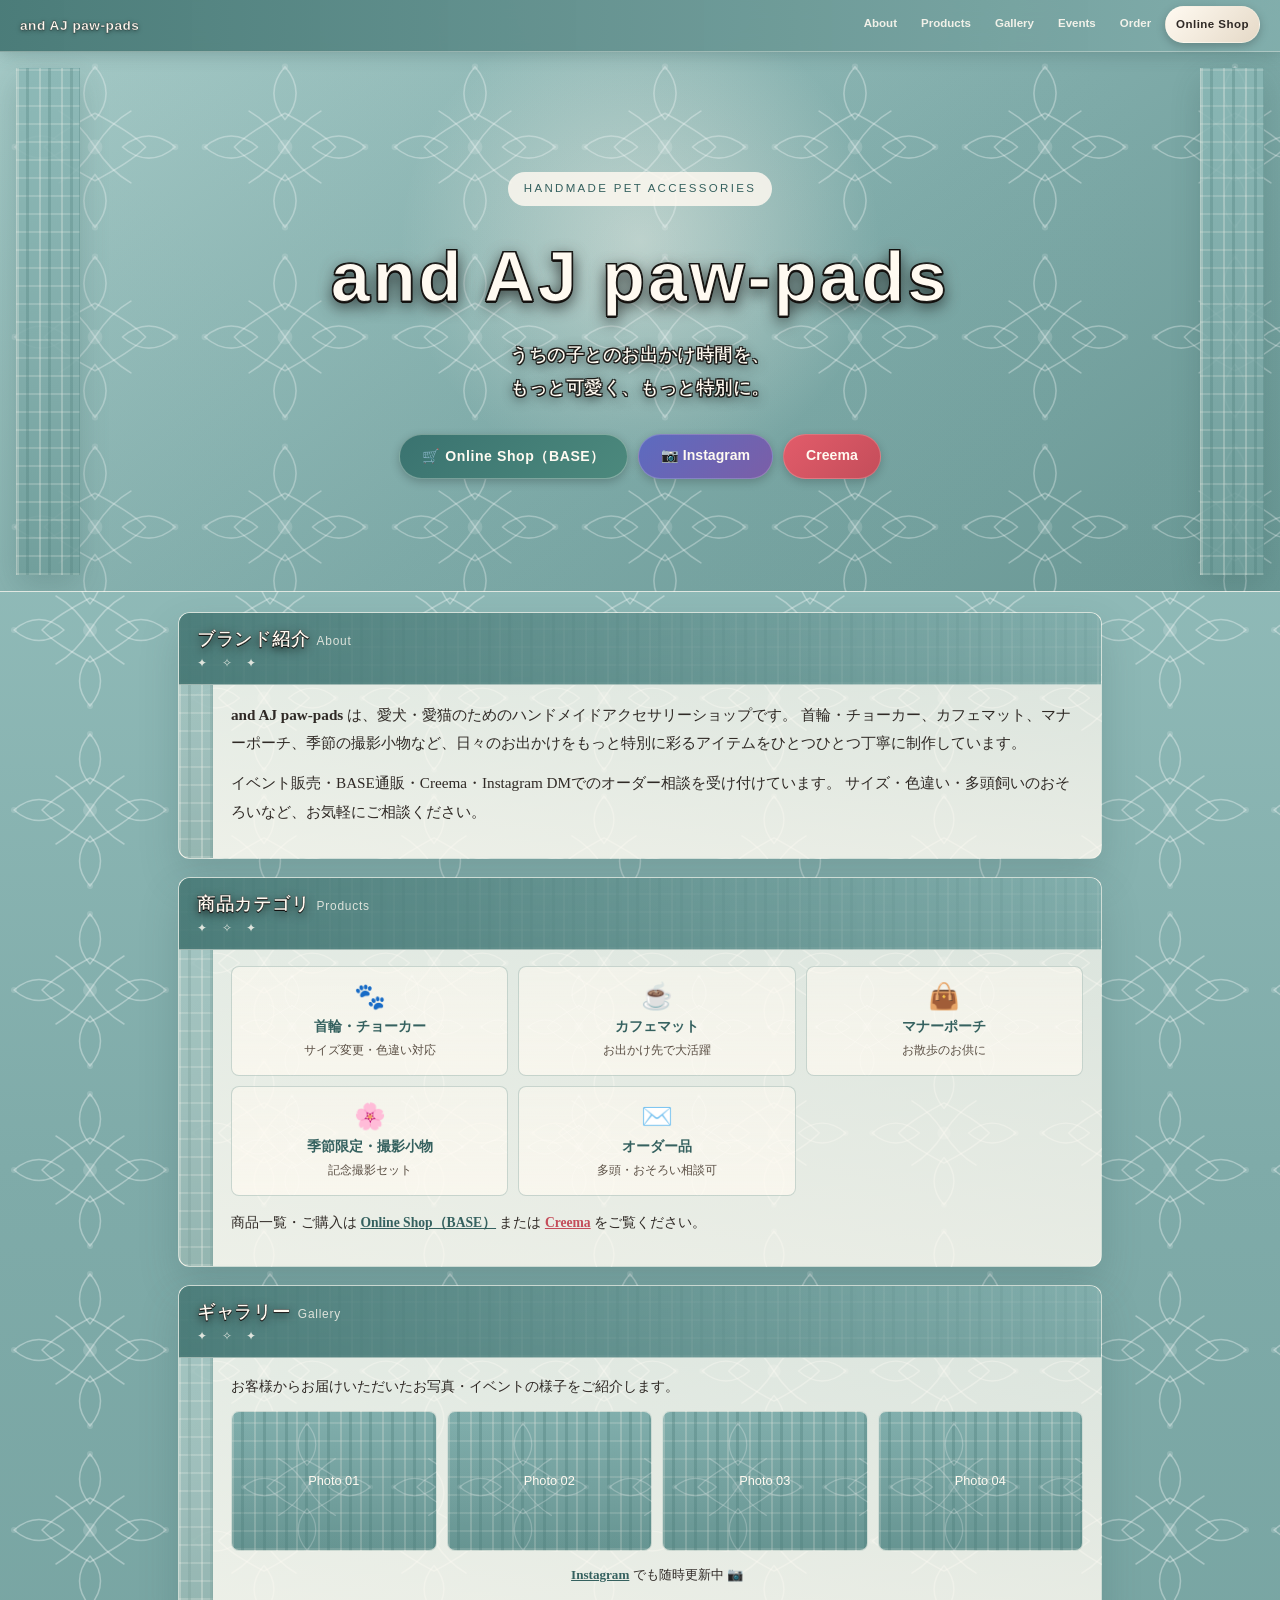
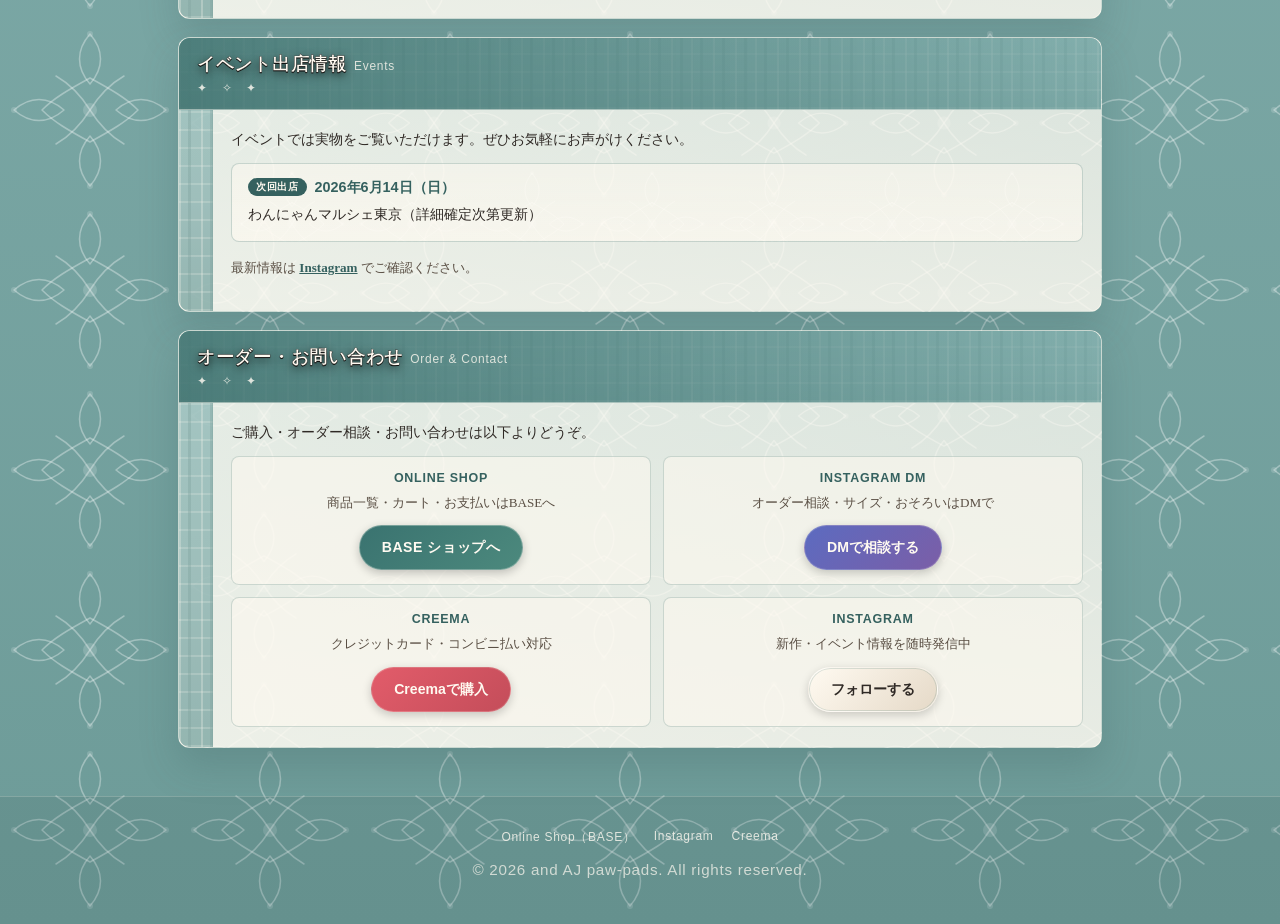
==== index.html @ b67c304e "Initial commit: and AJ paw-pads official site (jacquard-teal, SCOR)" ====
<!doctype html>
<html lang="ja">
<head>
  <meta charset="UTF-8" />
  <meta name="viewport" content="width=device-width, initial-scale=1.0" />
  <meta name="description" content="and AJ paw-pads — 愛犬・愛猫のためのハンドメイドアクセサリー。首輪・チョーカー・カフェマット・お出かけ小物をお届けします。" />
  <meta property="og:title" content="and AJ paw-pads" />
  <meta property="og:description" content="うちの子とのお出かけ時間を、もっと可愛く、もっと特別に。" />
  <meta property="og:type" content="website" />
  <title>and AJ paw-pads | handmade pet accessories</title>
  <link rel="stylesheet" href="assets/css/style.css" />
</head>
<body>

  <!-- ══ Sticky Navigation ══ -->
  <nav class="site-nav" aria-label="メインナビゲーション">
    <a class="nav-logo" href="#top">and AJ paw-pads</a>
    <ul class="nav-links">
      <li><a href="#about">About</a></li>
      <li><a href="#products">Products</a></li>
      <li><a href="#gallery">Gallery</a></li>
      <li><a href="#events">Events</a></li>
      <li><a href="#contact">Order</a></li>
      <li><a class="btn-shop nav-shop" href="https://andajpawpads.base.shop/" target="_blank" rel="noopener">Online Shop</a></li>
    </ul>
  </nav>

  <!-- ══ Hero ══ -->
  <header class="hero" id="top">
    <div class="hero-inner">
      <p class="eyebrow">handmade pet accessories</p>
      <h1>and AJ paw-pads</h1>
      <p class="catch">うちの子とのお出かけ時間を、<br>もっと可愛く、もっと特別に。</p>
      <div class="cta">
        <a class="btn btn-shop" href="https://andajpawpads.base.shop/" target="_blank" rel="noopener">
          🛒 Online Shop（BASE）
        </a>
        <a class="btn btn-instagram" href="https://www.instagram.com/and.aj.pawpads" target="_blank" rel="noopener">
          📷 Instagram
        </a>
        <a class="btn btn-creema" href="https://www.creema.jp/c/and_aj_pawpads" target="_blank" rel="noopener">
          Creema
        </a>
      </div>
    </div>
  </header>

  <!-- ══ Main Content ══ -->
  <main>

    <!-- About -->
    <section id="about">
      <h2>ブランド紹介<span style="font-size:.65em; font-weight:400; -webkit-text-stroke:0; text-shadow:none; opacity:.8; margin-left:.6em;">About</span></h2>
      <div class="section-content">
        <p>
          <strong>and AJ paw-pads</strong> は、愛犬・愛猫のためのハンドメイドアクセサリーショップです。
          首輪・チョーカー、カフェマット、マナーポーチ、季節の撮影小物など、日々のお出かけをもっと特別に彩るアイテムをひとつひとつ丁寧に制作しています。
        </p>
        <p>
          イベント販売・BASE通販・Creema・Instagram DMでのオーダー相談を受け付けています。
          サイズ・色違い・多頭飼いのおそろいなど、お気軽にご相談ください。
        </p>
      </div>
    </section>

    <!-- Products -->
    <section id="products">
      <h2>商品カテゴリ<span style="font-size:.65em; font-weight:400; -webkit-text-stroke:0; text-shadow:none; opacity:.8; margin-left:.6em;">Products</span></h2>
      <div class="section-content">
        <div class="products-grid">
          <div class="product-card">
            <span class="icon">🐾</span>
            <span class="name">首輪・チョーカー</span>
            <span class="desc">サイズ変更・色違い対応</span>
          </div>
          <div class="product-card">
            <span class="icon">☕</span>
            <span class="name">カフェマット</span>
            <span class="desc">お出かけ先で大活躍</span>
          </div>
          <div class="product-card">
            <span class="icon">👜</span>
            <span class="name">マナーポーチ</span>
            <span class="desc">お散歩のお供に</span>
          </div>
          <div class="product-card">
            <span class="icon">🌸</span>
            <span class="name">季節限定・撮影小物</span>
            <span class="desc">記念撮影セット</span>
          </div>
          <div class="product-card">
            <span class="icon">✉️</span>
            <span class="name">オーダー品</span>
            <span class="desc">多頭・おそろい相談可</span>
          </div>
        </div>
        <p style="margin-top:14px; font-size:.85rem;">
          商品一覧・ご購入は
          <a href="https://andajpawpads.base.shop/" target="_blank" rel="noopener" style="color:#35615f; font-weight:700;">Online Shop（BASE）</a>
          または
          <a href="https://www.creema.jp/c/and_aj_pawpads" target="_blank" rel="noopener" style="color:#c44d5a; font-weight:700;">Creema</a>
          をご覧ください。
        </p>
      </div>
    </section>

    <!-- Gallery -->
    <section id="gallery">
      <h2>ギャラリー<span style="font-size:.65em; font-weight:400; -webkit-text-stroke:0; text-shadow:none; opacity:.8; margin-left:.6em;">Gallery</span></h2>
      <div class="section-content">
        <p style="font-size:.85rem; margin-bottom:12px;">お客様からお届けいただいたお写真・イベントの様子をご紹介します。</p>
        <div class="gallery">
          <div class="gallery-item">
            <!-- <img src="assets/images/gallery-01.jpg" alt="お客様写真 1"> -->
            <span>Photo 01</span>
          </div>
          <div class="gallery-item">
            <!-- <img src="assets/images/gallery-02.jpg" alt="お客様写真 2"> -->
            <span>Photo 02</span>
          </div>
          <div class="gallery-item">
            <!-- <img src="assets/images/gallery-03.jpg" alt="お客様写真 3"> -->
            <span>Photo 03</span>
          </div>
          <div class="gallery-item">
            <!-- <img src="assets/images/gallery-04.jpg" alt="お客様写真 4"> -->
            <span>Photo 04</span>
          </div>
        </div>
        <p style="margin-top:12px; font-size:.82rem; text-align:center;">
          <a href="https://www.instagram.com/and.aj.pawpads" target="_blank" rel="noopener" style="color:#35615f; font-weight:700;">Instagram</a>
          でも随時更新中 📷
        </p>
      </div>
    </section>

    <!-- Events -->
    <section id="events">
      <h2>イベント出店情報<span style="font-size:.65em; font-weight:400; -webkit-text-stroke:0; text-shadow:none; opacity:.8; margin-left:.6em;">Events</span></h2>
      <div class="section-content">
        <p style="font-size:.88rem;">イベントでは実物をご覧いただけます。ぜひお気軽にお声がけください。</p>

        <div class="event-card">
          <div class="event-date">
            <span class="event-badge">次回出店</span>
            2026年6月14日（日）
          </div>
          <p class="event-name">わんにゃんマルシェ東京（詳細確定次第更新）</p>
        </div>

        <p style="margin-top:14px; font-size:.82rem; color:#5a4f44;">
          最新情報は
          <a href="https://www.instagram.com/and.aj.pawpads" target="_blank" rel="noopener" style="color:#35615f; font-weight:700;">Instagram</a>
          でご確認ください。
        </p>
      </div>
    </section>

    <!-- Order / Contact -->
    <section id="contact">
      <h2>オーダー・お問い合わせ<span style="font-size:.65em; font-weight:400; -webkit-text-stroke:0; text-shadow:none; opacity:.8; margin-left:.6em;">Order &amp; Contact</span></h2>
      <div class="section-content">
        <p style="font-size:.88rem;">ご購入・オーダー相談・お問い合わせは以下よりどうぞ。</p>
        <div class="contact-grid">
          <div class="contact-card">
            <span class="contact-label">Online Shop</span>
            <p>商品一覧・カート・お支払いはBASEへ</p>
            <a class="btn btn-shop" href="https://andajpawpads.base.shop/" target="_blank" rel="noopener">BASE ショップへ</a>
          </div>
          <div class="contact-card">
            <span class="contact-label">Instagram DM</span>
            <p>オーダー相談・サイズ・おそろいはDMで</p>
            <a class="btn btn-instagram" href="https://www.instagram.com/and.aj.pawpads" target="_blank" rel="noopener">DMで相談する</a>
          </div>
          <div class="contact-card">
            <span class="contact-label">Creema</span>
            <p>クレジットカード・コンビニ払い対応</p>
            <a class="btn btn-creema" href="https://www.creema.jp/c/and_aj_pawpads" target="_blank" rel="noopener">Creemaで購入</a>
          </div>
          <div class="contact-card">
            <span class="contact-label">Instagram</span>
            <p>新作・イベント情報を随時発信中</p>
            <a class="btn btn-primary" href="https://www.instagram.com/and.aj.pawpads" target="_blank" rel="noopener">フォローする</a>
          </div>
        </div>
      </div>
    </section>

  </main>

  <!-- ══ Footer ══ -->
  <footer>
    <div class="footer-links">
      <a href="https://andajpawpads.base.shop/" target="_blank" rel="noopener">Online Shop（BASE）</a>
      <a href="https://www.instagram.com/and.aj.pawpads" target="_blank" rel="noopener">Instagram</a>
      <a href="https://www.creema.jp/c/and_aj_pawpads" target="_blank" rel="noopener">Creema</a>
    </div>
    <p>&copy; 2026 and AJ paw-pads. All rights reserved.</p>
  </footer>

</body>
</html>
---- assets/css/style.css ----
/* ============================================================
   and AJ paw-pads — Official Site CSS
   Color: jacquard-teal (#7faba9 family)
   ============================================================ */

*, *::before, *::after { box-sizing: border-box; }

:root {
  --teal-dark:    #35615f;
  --teal-mid:     #7faba9;
  --teal-light:   #9fc8c5;
  --teal-pale:    #a7cbc8;
  --cream:        #fffaf1;
  --cream-bg:     #f5ede0;
  --ink:          #2f2925;
  --ink-light:    #5a4f44;

  --ribbon-pattern:
    repeating-linear-gradient(90deg,
      rgba(255,250,241,.28) 0 2px, transparent 2px 9px,
      rgba(76,125,122,.34) 9px 12px, transparent 12px 22px),
    repeating-linear-gradient(0deg,
      rgba(255,250,241,.2) 0 2px, transparent 2px 18px),
    linear-gradient(180deg, #8bb8b6, #7faba9 58%, #6f9d9a);

  --jacquard: url("data:image/svg+xml,%3Csvg xmlns='http://www.w3.org/2000/svg' width='180' height='180' viewBox='0 0 180 180'%3E%3Crect width='180' height='180' fill='none'/%3E%3Cg fill='none' stroke='%23ffffff' stroke-opacity='.34' stroke-width='1.5' stroke-linecap='round' stroke-linejoin='round'%3E%3Cpath d='M90 14 C104 30 104 48 90 64 C76 48 76 30 90 14Z'/%3E%3Cpath d='M90 166 C104 150 104 132 90 116 C76 132 76 150 90 166Z'/%3E%3Cpath d='M14 90 C30 76 48 76 64 90 C48 104 30 104 14 90Z'/%3E%3Cpath d='M166 90 C150 76 132 76 116 90 C132 104 150 104 166 90Z'/%3E%3Cpath d='M90 58 C112 70 126 78 138 90 C126 102 112 110 90 122 C68 110 54 102 42 90 C54 78 68 70 90 58Z'/%3E%3Cpath d='M56 56 C70 64 80 74 90 90 C100 74 110 64 124 56'/%3E%3Cpath d='M56 124 C70 116 80 106 90 90 C100 106 110 116 124 124'/%3E%3C/g%3E%3Cg fill='%23ffffff' fill-opacity='.16'%3E%3Ccircle cx='90' cy='90' r='7'/%3E%3Ccircle cx='90' cy='14' r='3'/%3E%3Ccircle cx='90' cy='166' r='3'/%3E%3Ccircle cx='14' cy='90' r='3'/%3E%3Ccircle cx='166' cy='90' r='3'/%3E%3C/g%3E%3C/svg%3E");
}

/* ── Base ── */
html { scroll-behavior: smooth; }

body {
  margin: 0;
  font-family: "Hiragino Mincho ProN", "Yu Mincho", Georgia, serif;
  background:
    var(--jacquard),
    radial-gradient(circle at 50% 0%, rgba(255,250,241,.42), transparent 28rem),
    linear-gradient(180deg, #9fc8c5 0%, #7faba9 46%, #6d9b98 100%);
  background-size: 180px 180px, auto, auto;
  background-repeat: repeat, no-repeat, no-repeat;
  color: var(--ink);
  min-height: 100vh;
  -webkit-font-smoothing: antialiased;
  text-rendering: optimizeLegibility;
}

/* ── Sticky Nav ── */
.site-nav {
  position: sticky;
  top: 0;
  z-index: 100;
  display: flex;
  align-items: center;
  justify-content: space-between;
  padding: 0 20px;
  height: 52px;
  background:
    linear-gradient(90deg, rgba(72,121,118,.96), rgba(127,171,169,.92));
  backdrop-filter: blur(8px);
  border-bottom: 1px solid rgba(255,250,241,.35);
  box-shadow: 0 2px 16px rgba(55,88,86,.3);
}

.nav-logo {
  font-family: "Hiragino Maru Gothic ProN", "Yu Gothic", "Meiryo", sans-serif;
  font-weight: 900;
  font-size: .85rem;
  color: var(--cream);
  text-decoration: none;
  letter-spacing: .04em;
  -webkit-text-stroke: .3px rgba(15,13,12,.7);
  text-shadow: 0 1px 4px rgba(0,0,0,.5);
  white-space: nowrap;
}

.nav-links {
  display: flex;
  gap: 4px;
  list-style: none;
  margin: 0;
  padding: 0;
}

.nav-links a {
  display: block;
  padding: 6px 10px;
  font-family: "Hiragino Maru Gothic ProN", "Yu Gothic", "Meiryo", sans-serif;
  font-size: .72rem;
  font-weight: 700;
  color: rgba(255,250,241,.9);
  text-decoration: none;
  border-radius: 999px;
  transition: background .18s, color .18s;
  white-space: nowrap;
}

.nav-links a:hover {
  background: rgba(255,250,241,.18);
  color: var(--cream);
}

.nav-shop {
  background: linear-gradient(135deg, var(--cream), #e5d9c7) !important;
  color: var(--ink) !important;
  font-weight: 900 !important;
  border: 1px solid rgba(255,255,255,.5);
  box-shadow: inset 0 0 0 1px rgba(76,125,122,.2);
}

.nav-shop:hover {
  background: var(--cream) !important;
  color: var(--teal-dark) !important;
}

/* ── Hero ── */
.hero {
  position: relative;
  min-height: 540px;
  padding: 80px 96px 72px;
  text-align: center;
  overflow: hidden;
  display: grid;
  place-items: center;
  background:
    linear-gradient(rgba(127,171,169,.06), rgba(111,157,154,.12)),
    var(--jacquard),
    radial-gradient(circle at 50% 35%, rgba(255,250,241,.5), transparent 15rem),
    linear-gradient(145deg, #a7cbc8, #7faba9 55%, #689693);
  background-size: auto, 190px 190px, auto, auto;
  background-repeat: no-repeat, repeat, no-repeat, no-repeat;
  border-bottom: 1px solid rgba(255,250,241,.72);
}

.hero::before,
.hero::after {
  content: "";
  position: absolute;
  top: 16px;
  bottom: 16px;
  width: 64px;
  background: var(--ribbon-pattern);
  background-size: 64px auto;
  border-left: 1px solid rgba(255,250,241,.44);
  border-right: 1px solid rgba(76,125,122,.36);
  box-shadow: 0 12px 32px rgba(55,88,86,.28);
  opacity: .88;
}

.hero::before { left: 16px; }
.hero::after  { right: 16px; }
.hero > * { position: relative; z-index: 1; }

.hero-inner { display: grid; gap: 0; }

.eyebrow {
  display: inline-block;
  justify-self: center;
  padding: 6px 16px;
  letter-spacing: .2em;
  text-transform: uppercase;
  color: var(--teal-dark);
  background: rgba(255,250,241,.84);
  border-radius: 999px;
  font-size: .72rem;
  font-family: "Hiragino Maru Gothic ProN", "Yu Gothic", "Meiryo", sans-serif;
}

h1 {
  font-family: "Hiragino Maru Gothic ProN", "Yu Gothic", "Meiryo", sans-serif;
  font-size: clamp(2rem, 12vw, 4.4rem);
  font-weight: 900;
  color: var(--cream);
  margin: .3em 0;
  letter-spacing: .04em;
  -webkit-text-stroke: 1.2px rgba(18,15,13,.9);
  text-shadow:
    0 2px 0 rgba(18,15,13,.95),
    1px 1px 0 rgba(18,15,13,.9),
    -1px 1px 0 rgba(18,15,13,.9),
    1px -1px 0 rgba(18,15,13,.9),
    -1px -1px 0 rgba(18,15,13,.9),
    0 5px 16px rgba(0,0,0,.82),
    0 0 26px rgba(255,250,241,.18);
}

.catch {
  font-family: "Hiragino Maru Gothic ProN", "Yu Gothic", "Meiryo", sans-serif;
  font-size: clamp(.9rem, 3vw, 1.15rem);
  font-weight: 800;
  color: var(--cream);
  line-height: 1.8;
  letter-spacing: .03em;
  margin-bottom: 1.6em;
  -webkit-text-stroke: .35px rgba(18,15,13,.86);
  text-shadow:
    0 1px 0 rgba(18,15,13,.95),
    1px 1px 0 rgba(18,15,13,.8),
    -1px 1px 0 rgba(18,15,13,.8),
    1px -1px 0 rgba(18,15,13,.8),
    -1px -1px 0 rgba(18,15,13,.8),
    0 3px 12px rgba(0,0,0,.82);
}

/* ── CTA Buttons ── */
.cta {
  display: flex;
  flex-wrap: wrap;
  gap: 10px;
  justify-content: center;
}

.btn {
  display: inline-block;
  padding: 12px 22px;
  font-family: "Hiragino Maru Gothic ProN", "Yu Gothic", "Meiryo", sans-serif;
  font-size: .88rem;
  font-weight: 800;
  text-decoration: none;
  border-radius: 999px;
  border: 1px solid rgba(255,255,255,.45);
  transition: transform .15s, box-shadow .15s, filter .15s;
  cursor: pointer;
}

.btn:hover { transform: translateY(-2px); box-shadow: 0 6px 18px rgba(0,0,0,.22); }
.btn:active { transform: translateY(0); }

.btn-primary {
  color: var(--ink);
  background: linear-gradient(135deg, #fffaf1, #e5d9c7);
  box-shadow: inset 0 0 0 1px rgba(76,125,122,.2), 0 3px 10px rgba(0,0,0,.18);
}

.btn-shop {
  color: var(--cream);
  background: linear-gradient(135deg, #3a7370, #4c897d);
  border-color: rgba(255,250,241,.3);
  box-shadow: 0 3px 10px rgba(0,0,0,.22);
  letter-spacing: .04em;
}

.btn-shop:hover { filter: brightness(1.12); }

.btn-instagram {
  color: var(--cream);
  background: linear-gradient(135deg, #5c6bc0, #7b5ea7);
  border-color: rgba(255,250,241,.2);
  box-shadow: 0 3px 10px rgba(0,0,0,.2);
}

.btn-creema {
  color: var(--cream);
  background: linear-gradient(135deg, #e25c6a, #c44d5a);
  border-color: rgba(255,250,241,.2);
  box-shadow: 0 3px 10px rgba(0,0,0,.2);
}

/* ── Main Content ── */
main {
  padding: 20px 18px 48px;
  display: grid;
  gap: 18px;
  max-width: 960px;
  margin: 0 auto;
}

/* ── Sections ── */
section {
  position: relative;
  overflow: hidden;
  background:
    linear-gradient(rgba(255,250,241,.68), rgba(255,250,241,.82)),
    var(--jacquard),
    linear-gradient(135deg, #a7cbc8, #7faba9);
  background-size: auto, 170px 170px, auto;
  background-repeat: no-repeat, repeat, no-repeat;
  border: 1px solid rgba(255,250,241,.62);
  border-radius: 12px;
  padding: 0;
  box-shadow: 0 18px 38px rgba(55,88,86,.22);
}

section::before {
  content: "";
  position: absolute;
  top: 0;
  bottom: 0;
  left: 0;
  width: 34px;
  background: var(--ribbon-pattern);
  background-size: 48px auto;
  opacity: .7;
  border-right: 1px solid rgba(76,125,122,.25);
  pointer-events: none;
  z-index: 0;
}

.section-content {
  position: relative;
  margin-left: 34px;
  padding: 0 18px 20px;
}

h2 {
  position: relative;
  margin: 0 0 16px -0px;
  padding: 13px 18px 14px 18px;
  font-family: "Hiragino Maru Gothic ProN", "Yu Gothic", "Meiryo", sans-serif;
  font-size: clamp(.95rem, 3vw, 1.15rem);
  font-weight: 900;
  color: var(--cream);
  background:
    linear-gradient(90deg, rgba(72,121,118,.92), rgba(127,171,169,.72)),
    var(--ribbon-pattern);
  background-size: auto, 64px auto;
  border-bottom: 1px solid rgba(255,250,241,.45);
  -webkit-text-stroke: .35px rgba(15,13,12,.82);
  text-shadow: 0 1px 0 rgba(15,13,12,.95), 0 3px 10px rgba(0,0,0,.75);
  letter-spacing: .04em;
}

h2::after {
  content: "✦ ✧ ✦";
  display: block;
  margin-top: 5px;
  color: rgba(255,250,241,.82);
  font-size: .72rem;
  letter-spacing: .5em;
  font-weight: 400;
  -webkit-text-stroke: 0;
  text-shadow: none;
}

p {
  margin: 0 0 .8em;
  line-height: 1.85;
  font-size: .95rem;
}

ul {
  padding-left: 1.2em;
  line-height: 2;
  font-size: .95rem;
  margin: 0 0 .5em;
}

li { margin-bottom: .1em; }

/* ── Products Grid ── */
.products-grid {
  display: grid;
  grid-template-columns: 1fr 1fr;
  gap: 10px;
  margin-top: 4px;
}

.product-card {
  background:
    linear-gradient(rgba(255,250,241,.55), rgba(255,250,241,.7)),
    var(--jacquard);
  background-size: auto, 120px 120px;
  border: 1px solid rgba(76,125,122,.28);
  border-radius: 8px;
  padding: 14px 12px;
  text-align: center;
}

.product-card .icon { font-size: 1.6rem; display: block; margin-bottom: 6px; }
.product-card .name {
  font-family: "Hiragino Maru Gothic ProN", "Yu Gothic", sans-serif;
  font-weight: 700;
  font-size: .85rem;
  color: var(--teal-dark);
  display: block;
  margin-bottom: 4px;
}
.product-card .desc { font-size: .78rem; color: var(--ink-light); line-height: 1.6; }

/* ── Gallery ── */
.gallery {
  display: grid;
  grid-template-columns: 1fr 1fr;
  gap: 10px;
  margin-top: 4px;
}

.gallery-item {
  min-height: 140px;
  display: grid;
  place-items: center;
  text-align: center;
  border: 1px solid rgba(255,250,241,.64);
  border-radius: 8px;
  overflow: hidden;
  background:
    linear-gradient(rgba(76,125,122,.16), rgba(76,125,122,.32)),
    var(--jacquard),
    var(--ribbon-pattern);
  background-size: auto, 150px 150px, 64px auto;
  background-repeat: no-repeat, repeat, repeat;
  color: var(--cream);
  font-size: .8rem;
  font-family: "Hiragino Maru Gothic ProN", "Yu Gothic", sans-serif;
}

.gallery-item img {
  width: 100%;
  height: 100%;
  object-fit: cover;
  display: block;
}

/* ── Event ── */
.event-card {
  background:
    linear-gradient(rgba(255,250,241,.5), rgba(255,250,241,.65)),
    var(--jacquard);
  background-size: auto, 120px 120px;
  border: 1px solid rgba(76,125,122,.28);
  border-radius: 8px;
  padding: 14px 16px;
  margin: 8px 0;
}

.event-card .event-date {
  font-family: "Hiragino Maru Gothic ProN", "Yu Gothic", sans-serif;
  font-weight: 900;
  font-size: .9rem;
  color: var(--teal-dark);
  display: flex;
  align-items: center;
  gap: 8px;
  margin-bottom: 4px;
}

.event-card .event-name {
  font-size: .88rem;
  color: var(--ink);
  margin: 0;
}

.event-badge {
  display: inline-block;
  background: var(--teal-dark);
  color: var(--cream);
  font-size: .65rem;
  font-family: "Hiragino Maru Gothic ProN", "Yu Gothic", sans-serif;
  padding: 2px 8px;
  border-radius: 999px;
  letter-spacing: .06em;
  vertical-align: middle;
}

/* ── Contact / Order ── */
.contact-grid {
  display: grid;
  grid-template-columns: 1fr 1fr;
  gap: 12px;
  margin-top: 8px;
}

.contact-card {
  background: rgba(255,250,241,.55);
  border: 1px solid rgba(76,125,122,.25);
  border-radius: 8px;
  padding: 14px;
  text-align: center;
}

.contact-card .contact-label {
  font-family: "Hiragino Maru Gothic ProN", "Yu Gothic", sans-serif;
  font-weight: 700;
  font-size: .78rem;
  color: var(--teal-dark);
  letter-spacing: .06em;
  text-transform: uppercase;
  margin-bottom: 6px;
  display: block;
}

.contact-card p { font-size: .82rem; margin-bottom: 10px; color: var(--ink-light); }

/* ── Footer ── */
footer {
  text-align: center;
  padding: 32px 18px 28px;
  font-family: "Hiragino Maru Gothic ProN", "Yu Gothic", "Meiryo", sans-serif;
  font-size: .75rem;
  color: rgba(255,250,241,.7);
  border-top: 1px solid rgba(255,250,241,.2);
  background: rgba(55,88,86,.15);
  letter-spacing: .06em;
}

footer a {
  color: rgba(255,250,241,.8);
  text-decoration: none;
}
footer a:hover { color: var(--cream); }

.footer-links { display: flex; justify-content: center; gap: 18px; margin-bottom: 10px; flex-wrap: wrap; }

/* ── Scroll anchor offset ── */
[id] { scroll-margin-top: 62px; }

/* ── Responsive ── */
@media (min-width: 640px) {
  .gallery { grid-template-columns: repeat(4, 1fr); }
  .products-grid { grid-template-columns: repeat(3, 1fr); }
}

@media (max-width: 560px) {
  .hero { min-height: 500px; padding: 72px 66px 64px; }
  .hero::before, .hero::after { width: 50px; background-size: 50px auto; }
  .hero::before { left: 10px; }
  .hero::after  { right: 10px; }
  h1 { font-size: 2rem; }
  .site-nav { padding: 0 12px; }
  .nav-links { gap: 2px; }
  .nav-links a { padding: 5px 7px; font-size: .67rem; }
  .contact-grid { grid-template-columns: 1fr; }
}

@media (max-width: 400px) {
  .hero { padding: 72px 54px 64px; }
  .hero::before, .hero::after { width: 42px; background-size: 42px auto; }
  .hero::before { left: 6px; }
  .hero::after  { right: 6px; }
}
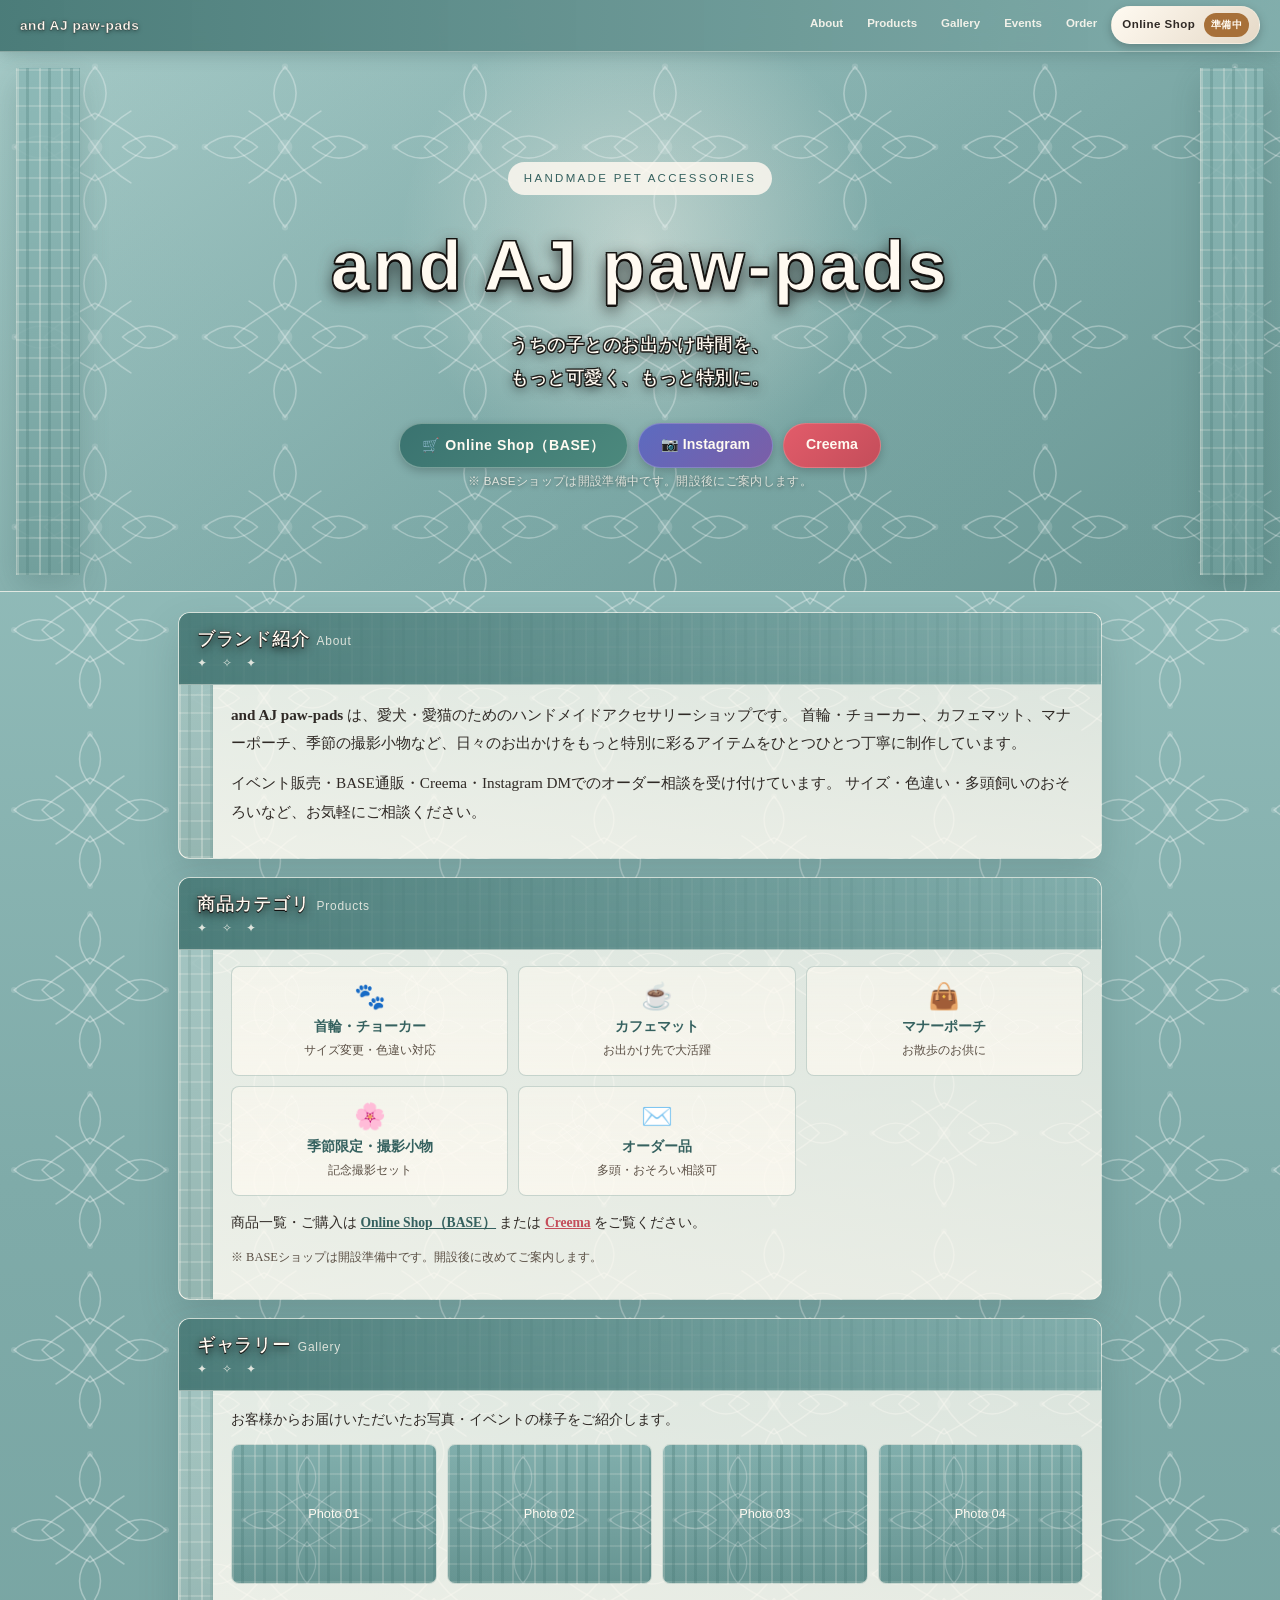
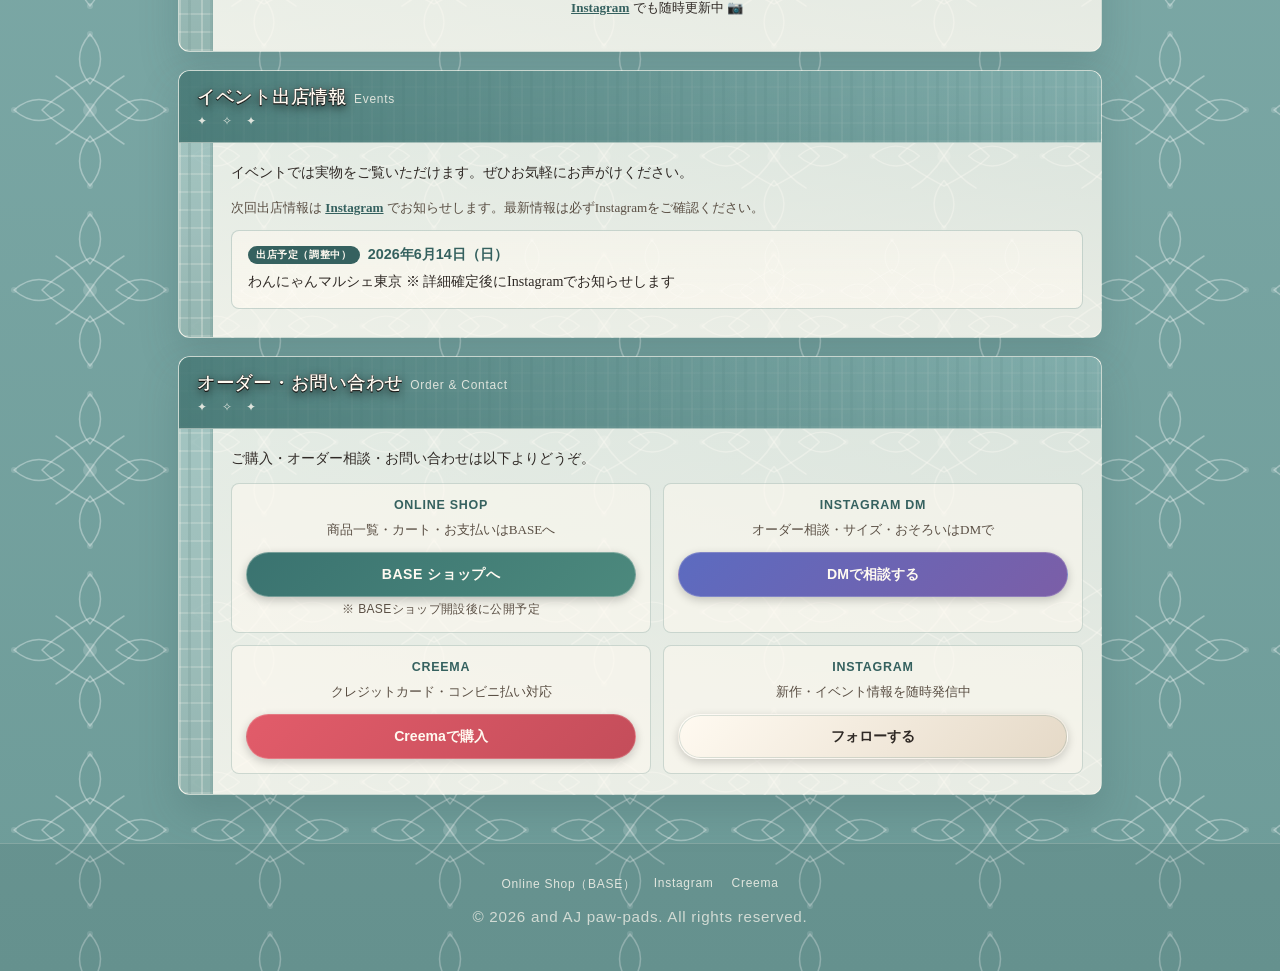
==== commit 7b4fa26b: "fix: mobile layout stabilization and pending BASE/event notices - Mobile nav: hide text links on <=5" ====
--- a/index.html
+++ b/index.html
@@ -21,7 +21,7 @@
       <li><a href="#gallery">Gallery</a></li>
       <li><a href="#events">Events</a></li>
       <li><a href="#contact">Order</a></li>
-      <li><a class="btn-shop nav-shop" href="https://andajpawpads.base.shop/" target="_blank" rel="noopener">Online Shop</a></li>
+      <li><a class="btn-shop nav-shop" href="https://andajpawpads.base.shop/" target="_blank" rel="noopener">Online Shop <span class="badge-pending">準備中</span></a></li>
     </ul>
   </nav>
 
@@ -42,6 +42,7 @@
           Creema
         </a>
       </div>
+      <span class="notice-pending">※ BASEショップは開設準備中です。開設後にご案内します。</span>
     </div>
   </header>
 
@@ -101,6 +102,9 @@
           <a href="https://www.creema.jp/c/and_aj_pawpads" target="_blank" rel="noopener" style="color:#c44d5a; font-weight:700;">Creema</a>
           をご覧ください。
         </p>
+        <p style="font-size:.78rem; color:#5a4f44; margin-top:2px;">
+          ※ BASEショップは開設準備中です。開設後に改めてご案内します。
+        </p>
       </div>
     </section>
 
@@ -139,20 +143,19 @@
       <h2>イベント出店情報<span style="font-size:.65em; font-weight:400; -webkit-text-stroke:0; text-shadow:none; opacity:.8; margin-left:.6em;">Events</span></h2>
       <div class="section-content">
         <p style="font-size:.88rem;">イベントでは実物をご覧いただけます。ぜひお気軽にお声がけください。</p>
+        <p style="font-size:.82rem; color:#5a4f44; margin-bottom:10px;">
+          次回出店情報は
+          <a href="https://www.instagram.com/and.aj.pawpads" target="_blank" rel="noopener" style="color:#35615f; font-weight:700;">Instagram</a>
+          でお知らせします。最新情報は必ずInstagramをご確認ください。
+        </p>
 
         <div class="event-card">
           <div class="event-date">
-            <span class="event-badge">次回出店</span>
+            <span class="event-badge">出店予定（調整中）</span>
             2026年6月14日（日）
           </div>
-          <p class="event-name">わんにゃんマルシェ東京（詳細確定次第更新）</p>
-        </div>
-
-        <p style="margin-top:14px; font-size:.82rem; color:#5a4f44;">
-          最新情報は
-          <a href="https://www.instagram.com/and.aj.pawpads" target="_blank" rel="noopener" style="color:#35615f; font-weight:700;">Instagram</a>
-          でご確認ください。
-        </p>
+          <p class="event-name">わんにゃんマルシェ東京 ※ 詳細確定後にInstagramでお知らせします</p>
+        </div>
       </div>
     </section>
 
@@ -166,6 +169,7 @@
             <span class="contact-label">Online Shop</span>
             <p>商品一覧・カート・お支払いはBASEへ</p>
             <a class="btn btn-shop" href="https://andajpawpads.base.shop/" target="_blank" rel="noopener">BASE ショップへ</a>
+            <span class="notice-pending">※ BASEショップ開設後に公開予定</span>
           </div>
           <div class="contact-card">
             <span class="contact-label">Instagram DM</span>
--- a/assets/css/style.css
+++ b/assets/css/style.css
@@ -201,6 +201,38 @@
     0 3px 12px rgba(0,0,0,.82);
 }
 
+/* ── Pending / Notice badge ── */
+.notice-pending {
+  display: block;
+  font-size: .72rem;
+  font-family: "Hiragino Maru Gothic ProN", "Yu Gothic", "Meiryo", sans-serif;
+  font-weight: 400;
+  color: rgba(255,250,241,.78);
+  margin-top: 6px;
+  letter-spacing: .03em;
+  text-shadow: 0 1px 4px rgba(0,0,0,.5);
+}
+
+.badge-pending {
+  display: inline-block;
+  background: rgba(160,100,40,.9);
+  color: var(--cream);
+  font-size: .62rem;
+  font-family: "Hiragino Maru Gothic ProN", "Yu Gothic", sans-serif;
+  padding: 2px 7px;
+  border-radius: 999px;
+  letter-spacing: .04em;
+  vertical-align: middle;
+  margin-left: 5px;
+}
+
+.contact-card .notice-pending {
+  color: var(--ink-light);
+  text-shadow: none;
+  font-size: .75rem;
+  margin-top: 4px;
+}
+
 /* ── CTA Buttons ── */
 .cta {
   display: flex;
@@ -479,6 +511,7 @@
 }
 
 .contact-card p { font-size: .82rem; margin-bottom: 10px; color: var(--ink-light); }
+.contact-card .btn { width: 100%; text-align: center; }
 
 /* ── Footer ── */
 footer {
@@ -509,21 +542,43 @@
   .products-grid { grid-template-columns: repeat(3, 1fr); }
 }
 
+/* タブレット〜スマホ上位 */
+@media (max-width: 720px) {
+  .products-grid { grid-template-columns: repeat(2, 1fr); }
+}
+
+/* スマホ標準（〜560px） */
 @media (max-width: 560px) {
+  /* Hero */
   .hero { min-height: 500px; padding: 72px 66px 64px; }
   .hero::before, .hero::after { width: 50px; background-size: 50px auto; }
   .hero::before { left: 10px; }
   .hero::after  { right: 10px; }
   h1 { font-size: 2rem; }
+
+  /* Nav: テキストリンクを隠してロゴ + Online Shopボタンのみ表示 */
   .site-nav { padding: 0 12px; }
-  .nav-links { gap: 2px; }
-  .nav-links a { padding: 5px 7px; font-size: .67rem; }
+  .nav-links li:not(:last-child) { display: none; }
+  .nav-links { gap: 0; }
+
+  /* CTA ボタン縦並び */
+  .cta { flex-direction: column; align-items: center; }
+  .cta .btn { width: 100%; max-width: 300px; text-align: center; }
+
+  /* Contact grid 1カラム */
   .contact-grid { grid-template-columns: 1fr; }
-}
-
+
+  /* Gallery 2カラム維持、高さ調整 */
+  .gallery-item { min-height: 110px; }
+}
+
+/* スマホ小型（〜400px） */
 @media (max-width: 400px) {
   .hero { padding: 72px 54px 64px; }
   .hero::before, .hero::after { width: 42px; background-size: 42px auto; }
   .hero::before { left: 6px; }
   .hero::after  { right: 6px; }
-}
+
+  /* 商品カード 1カラム */
+  .products-grid { grid-template-columns: 1fr; }
+}
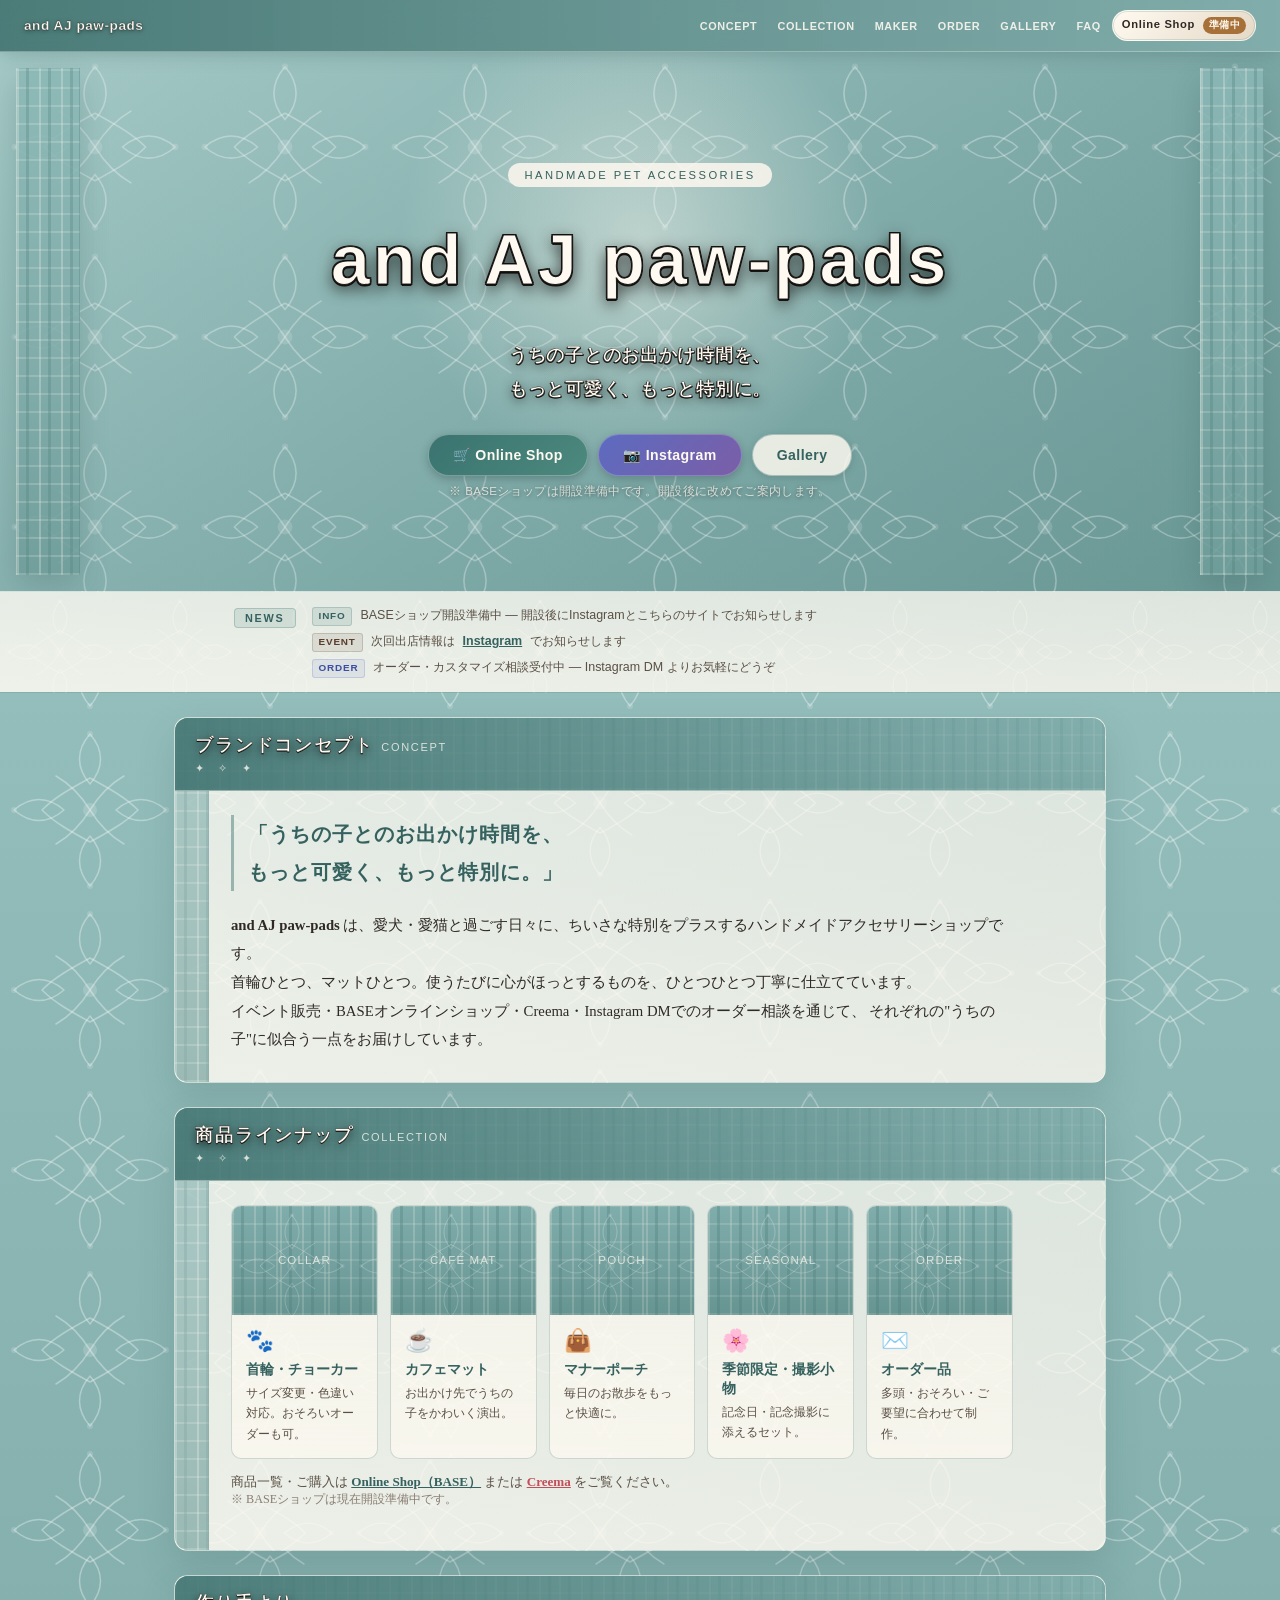
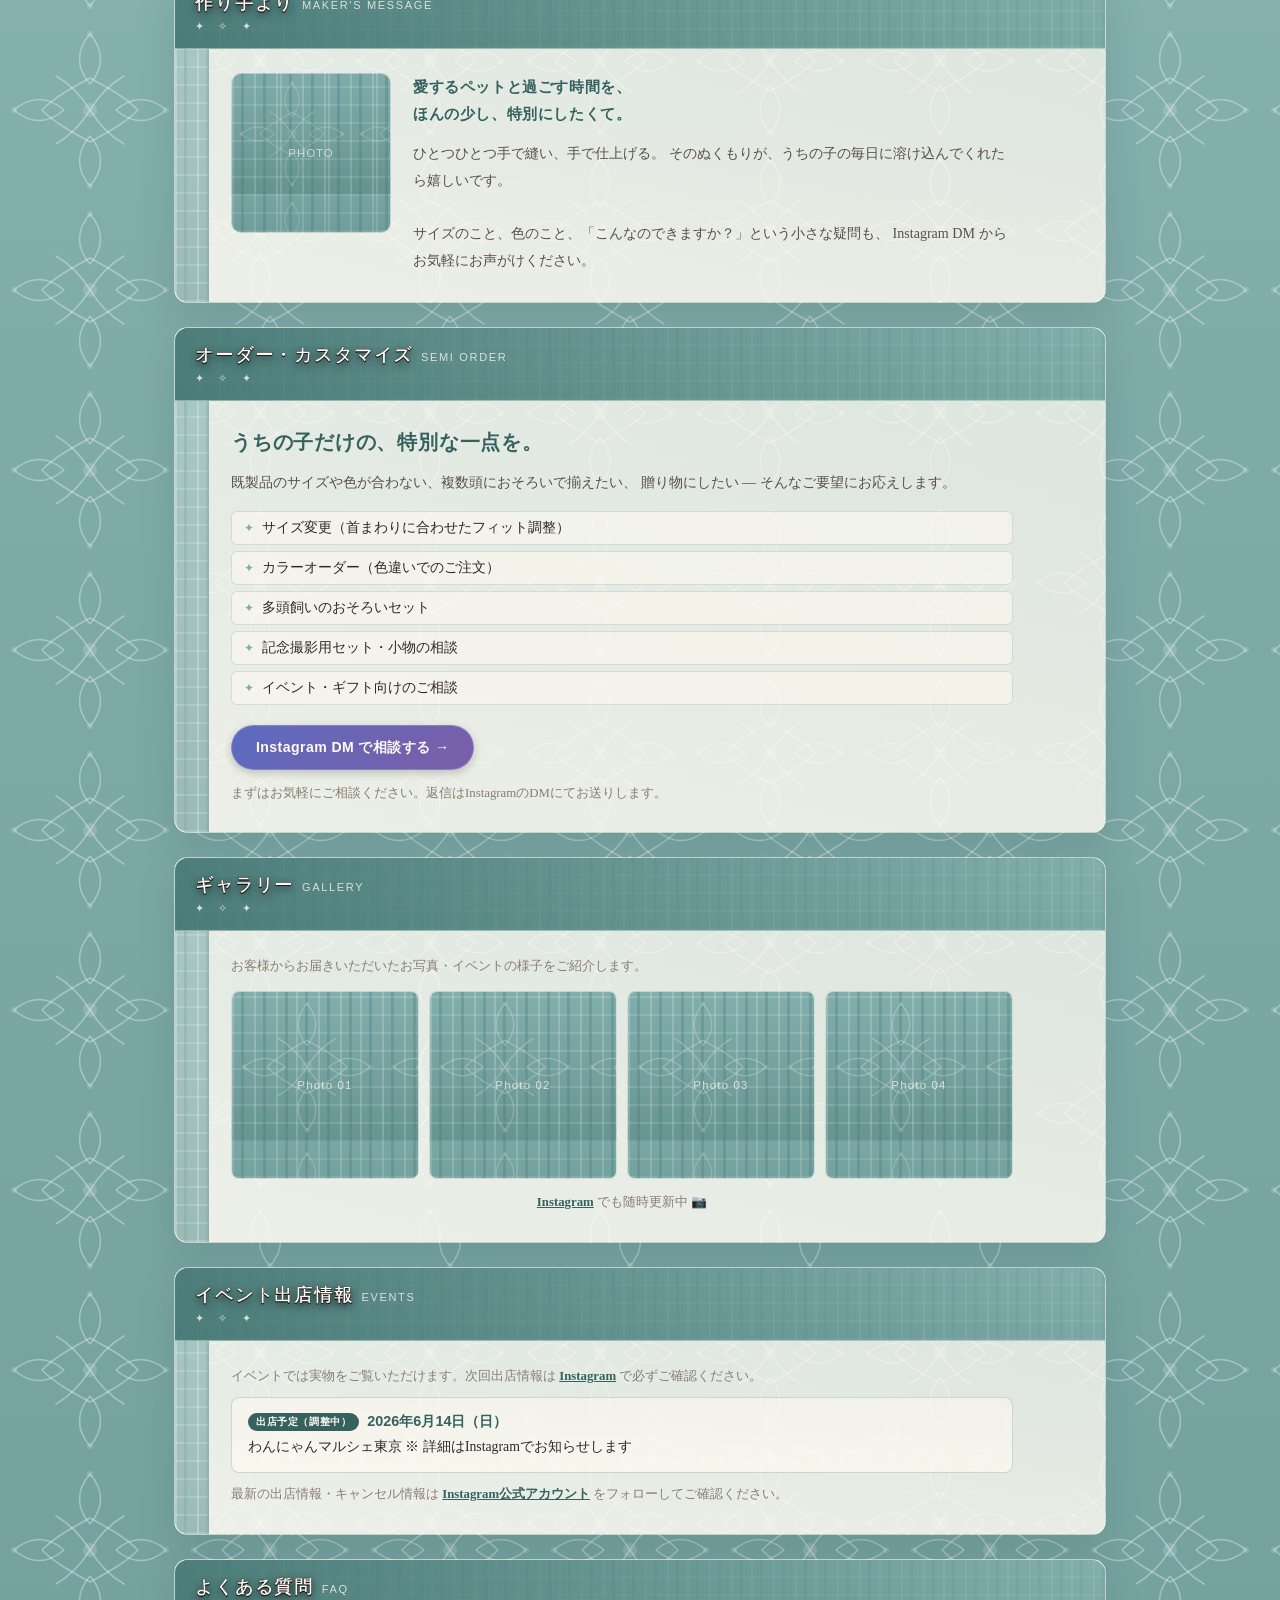
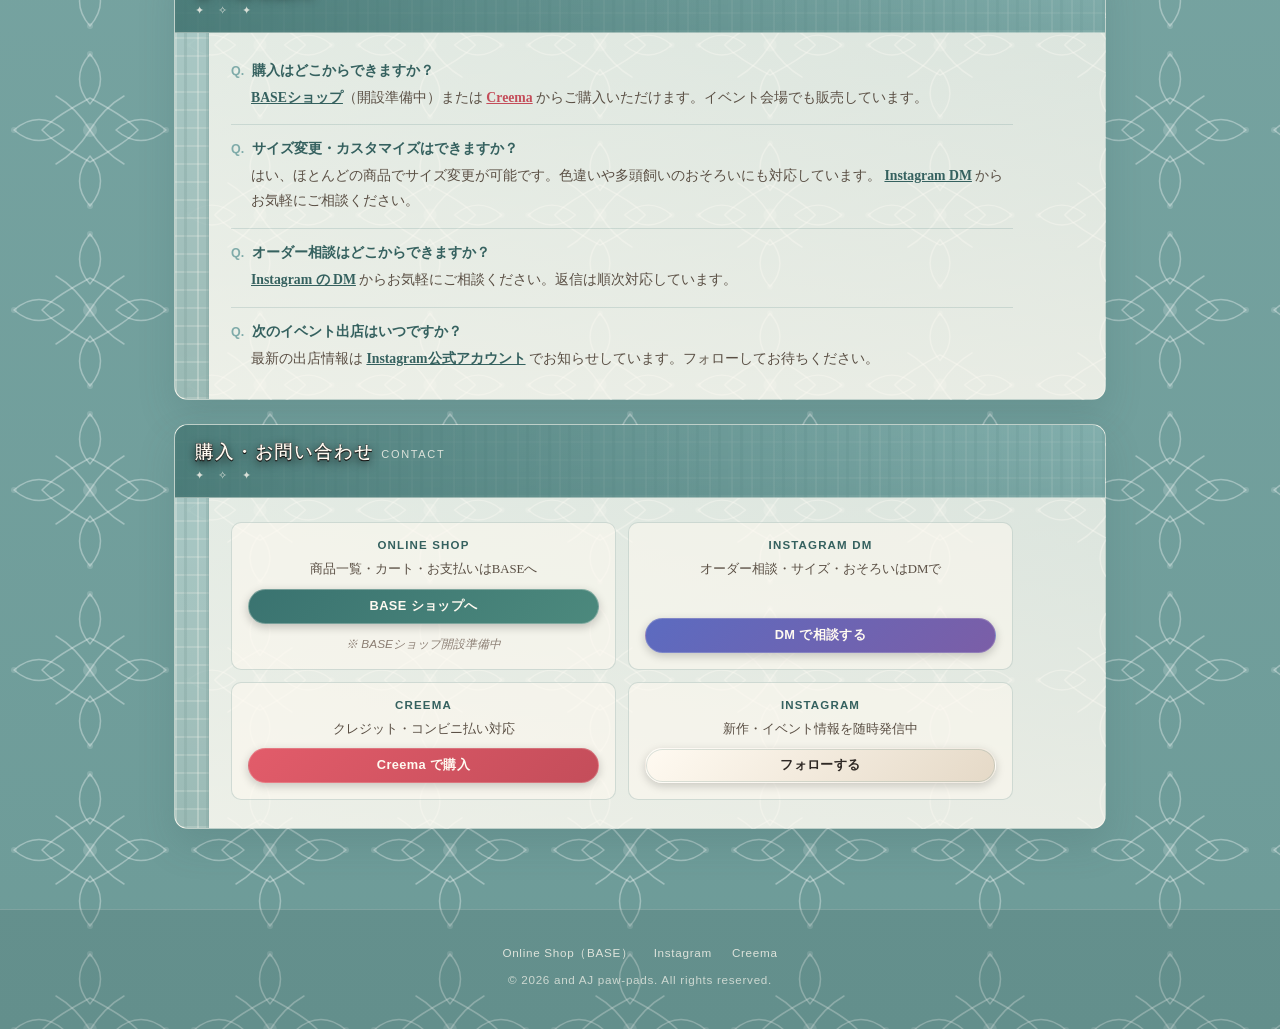
==== commit 60bf5c6a: "redesign: SCOR-inspired layout with brand storytelling sections Backup: tag backup-before-scor-style" ====
--- a/index.html
+++ b/index.html
@@ -16,12 +16,13 @@
   <nav class="site-nav" aria-label="メインナビゲーション">
     <a class="nav-logo" href="#top">and AJ paw-pads</a>
     <ul class="nav-links">
-      <li><a href="#about">About</a></li>
-      <li><a href="#products">Products</a></li>
-      <li><a href="#gallery">Gallery</a></li>
-      <li><a href="#events">Events</a></li>
-      <li><a href="#contact">Order</a></li>
-      <li><a class="btn-shop nav-shop" href="https://andajpawpads.base.shop/" target="_blank" rel="noopener">Online Shop <span class="badge-pending">準備中</span></a></li>
+      <li><a href="#concept">CONCEPT</a></li>
+      <li><a href="#collection">COLLECTION</a></li>
+      <li><a href="#maker">MAKER</a></li>
+      <li><a href="#order">ORDER</a></li>
+      <li><a href="#gallery">GALLERY</a></li>
+      <li><a href="#faq">FAQ</a></li>
+      <li><a class="nav-shop" href="https://andajpawpads.base.shop/" target="_blank" rel="noopener">Online Shop <span class="badge-pending">準備中</span></a></li>
     </ul>
   </nav>
 
@@ -33,158 +34,313 @@
       <p class="catch">うちの子とのお出かけ時間を、<br>もっと可愛く、もっと特別に。</p>
       <div class="cta">
         <a class="btn btn-shop" href="https://andajpawpads.base.shop/" target="_blank" rel="noopener">
-          🛒 Online Shop（BASE）
+          🛒 Online Shop
         </a>
         <a class="btn btn-instagram" href="https://www.instagram.com/and.aj.pawpads" target="_blank" rel="noopener">
           📷 Instagram
         </a>
-        <a class="btn btn-creema" href="https://www.creema.jp/c/and_aj_pawpads" target="_blank" rel="noopener">
-          Creema
+        <a class="btn btn-outline" href="#gallery">
+          Gallery
         </a>
       </div>
-      <span class="notice-pending">※ BASEショップは開設準備中です。開設後にご案内します。</span>
+      <span class="notice-pending">※ BASEショップは開設準備中です。開設後に改めてご案内します。</span>
     </div>
   </header>
 
+  <!-- ══ News Bar ══ -->
+  <aside class="news-bar" aria-label="お知らせ">
+    <div class="news-bar-inner">
+      <span class="news-bar-label">NEWS</span>
+      <ul class="news-list">
+        <li class="news-item">
+          <span class="news-tag info">INFO</span>
+          BASEショップ開設準備中 — 開設後にInstagramとこちらのサイトでお知らせします
+        </li>
+        <li class="news-item">
+          <span class="news-tag event">EVENT</span>
+          次回出店情報は <a href="https://www.instagram.com/and.aj.pawpads" target="_blank" rel="noopener" style="color:#35615f;font-weight:700;">Instagram</a> でお知らせします
+        </li>
+        <li class="news-item">
+          <span class="news-tag order">ORDER</span>
+          オーダー・カスタマイズ相談受付中 — Instagram DM よりお気軽にどうぞ
+        </li>
+      </ul>
+    </div>
+  </aside>
+
   <!-- ══ Main Content ══ -->
   <main>
 
-    <!-- About -->
-    <section id="about">
-      <h2>ブランド紹介<span style="font-size:.65em; font-weight:400; -webkit-text-stroke:0; text-shadow:none; opacity:.8; margin-left:.6em;">About</span></h2>
-      <div class="section-content">
-        <p>
-          <strong>and AJ paw-pads</strong> は、愛犬・愛猫のためのハンドメイドアクセサリーショップです。
-          首輪・チョーカー、カフェマット、マナーポーチ、季節の撮影小物など、日々のお出かけをもっと特別に彩るアイテムをひとつひとつ丁寧に制作しています。
-        </p>
-        <p>
-          イベント販売・BASE通販・Creema・Instagram DMでのオーダー相談を受け付けています。
-          サイズ・色違い・多頭飼いのおそろいなど、お気軽にご相談ください。
-        </p>
-      </div>
-    </section>
-
-    <!-- Products -->
-    <section id="products">
-      <h2>商品カテゴリ<span style="font-size:.65em; font-weight:400; -webkit-text-stroke:0; text-shadow:none; opacity:.8; margin-left:.6em;">Products</span></h2>
-      <div class="section-content">
-        <div class="products-grid">
-          <div class="product-card">
-            <span class="icon">🐾</span>
-            <span class="name">首輪・チョーカー</span>
-            <span class="desc">サイズ変更・色違い対応</span>
-          </div>
-          <div class="product-card">
-            <span class="icon">☕</span>
-            <span class="name">カフェマット</span>
-            <span class="desc">お出かけ先で大活躍</span>
-          </div>
-          <div class="product-card">
-            <span class="icon">👜</span>
-            <span class="name">マナーポーチ</span>
-            <span class="desc">お散歩のお供に</span>
-          </div>
-          <div class="product-card">
-            <span class="icon">🌸</span>
-            <span class="name">季節限定・撮影小物</span>
-            <span class="desc">記念撮影セット</span>
-          </div>
-          <div class="product-card">
-            <span class="icon">✉️</span>
-            <span class="name">オーダー品</span>
-            <span class="desc">多頭・おそろい相談可</span>
-          </div>
-        </div>
-        <p style="margin-top:14px; font-size:.85rem;">
-          商品一覧・ご購入は
-          <a href="https://andajpawpads.base.shop/" target="_blank" rel="noopener" style="color:#35615f; font-weight:700;">Online Shop（BASE）</a>
-          または
-          <a href="https://www.creema.jp/c/and_aj_pawpads" target="_blank" rel="noopener" style="color:#c44d5a; font-weight:700;">Creema</a>
-          をご覧ください。
-        </p>
-        <p style="font-size:.78rem; color:#5a4f44; margin-top:2px;">
-          ※ BASEショップは開設準備中です。開設後に改めてご案内します。
-        </p>
-      </div>
-    </section>
-
-    <!-- Gallery -->
+    <!-- ── CONCEPT ── -->
+    <section id="concept">
+      <h2 class="section-heading">ブランドコンセプト<span class="en">CONCEPT</span></h2>
+      <div class="section-inner">
+        <div class="section-body">
+          <p class="concept-lead">「うちの子とのお出かけ時間を、<br>もっと可愛く、もっと特別に。」</p>
+          <p class="concept-body">
+            <strong>and AJ paw-pads</strong> は、愛犬・愛猫と過ごす日々に、ちいさな特別をプラスするハンドメイドアクセサリーショップです。<br>
+            首輪ひとつ、マットひとつ。使うたびに心がほっとするものを、ひとつひとつ丁寧に仕立てています。<br>
+            イベント販売・BASEオンラインショップ・Creema・Instagram DMでのオーダー相談を通じて、
+            それぞれの"うちの子"に似合う一点をお届けしています。
+          </p>
+        </div>
+      </div>
+    </section>
+
+    <!-- ── COLLECTION ── -->
+    <section id="collection">
+      <h2 class="section-heading">商品ラインナップ<span class="en">COLLECTION</span></h2>
+      <div class="section-inner">
+        <div class="section-body">
+          <div class="collection-grid">
+            <div class="collection-card">
+              <div class="collection-card-image">
+                <!-- <img src="assets/images/col-collar.jpg" alt="首輪・チョーカー"> -->
+                <span>COLLAR</span>
+              </div>
+              <div class="collection-card-body">
+                <span class="collection-card-icon">🐾</span>
+                <span class="collection-card-name">首輪・チョーカー</span>
+                <span class="collection-card-desc">サイズ変更・色違い対応。おそろいオーダーも可。</span>
+              </div>
+            </div>
+            <div class="collection-card">
+              <div class="collection-card-image">
+                <!-- <img src="assets/images/col-mat.jpg" alt="カフェマット"> -->
+                <span>CAFÉ MAT</span>
+              </div>
+              <div class="collection-card-body">
+                <span class="collection-card-icon">☕</span>
+                <span class="collection-card-name">カフェマット</span>
+                <span class="collection-card-desc">お出かけ先でうちの子をかわいく演出。</span>
+              </div>
+            </div>
+            <div class="collection-card">
+              <div class="collection-card-image">
+                <!-- <img src="assets/images/col-pouch.jpg" alt="マナーポーチ"> -->
+                <span>POUCH</span>
+              </div>
+              <div class="collection-card-body">
+                <span class="collection-card-icon">👜</span>
+                <span class="collection-card-name">マナーポーチ</span>
+                <span class="collection-card-desc">毎日のお散歩をもっと快適に。</span>
+              </div>
+            </div>
+            <div class="collection-card">
+              <div class="collection-card-image">
+                <!-- <img src="assets/images/col-seasonal.jpg" alt="季節限定・撮影小物"> -->
+                <span>SEASONAL</span>
+              </div>
+              <div class="collection-card-body">
+                <span class="collection-card-icon">🌸</span>
+                <span class="collection-card-name">季節限定・撮影小物</span>
+                <span class="collection-card-desc">記念日・記念撮影に添えるセット。</span>
+              </div>
+            </div>
+            <div class="collection-card">
+              <div class="collection-card-image">
+                <!-- <img src="assets/images/col-order.jpg" alt="オーダー品"> -->
+                <span>ORDER</span>
+              </div>
+              <div class="collection-card-body">
+                <span class="collection-card-icon">✉️</span>
+                <span class="collection-card-name">オーダー品</span>
+                <span class="collection-card-desc">多頭・おそろい・ご要望に合わせて制作。</span>
+              </div>
+            </div>
+          </div>
+          <p class="collection-note">
+            商品一覧・ご購入は
+            <a href="https://andajpawpads.base.shop/" target="_blank" rel="noopener">Online Shop（BASE）</a>
+            または
+            <a href="https://www.creema.jp/c/and_aj_pawpads" target="_blank" rel="noopener" style="color:#c44d5a;">Creema</a>
+            をご覧ください。<br>
+            <span style="font-size:.76rem;color:#8a7d72;">※ BASEショップは現在開設準備中です。</span>
+          </p>
+        </div>
+      </div>
+    </section>
+
+    <!-- ── MAKER'S MESSAGE ── -->
+    <section id="maker">
+      <h2 class="section-heading">作り手より<span class="en">MAKER'S MESSAGE</span></h2>
+      <div class="section-inner">
+        <div class="section-body">
+          <div class="maker-inner">
+            <div class="maker-photo">
+              <!-- <img src="assets/images/maker.jpg" alt="作り手の写真"> -->
+              <span>PHOTO</span>
+            </div>
+            <div class="maker-text">
+              <p class="maker-quote">
+                愛するペットと過ごす時間を、<br>
+                ほんの少し、特別にしたくて。
+              </p>
+              <p class="maker-body">
+                ひとつひとつ手で縫い、手で仕上げる。
+                そのぬくもりが、うちの子の毎日に溶け込んでくれたら嬉しいです。<br><br>
+                サイズのこと、色のこと、「こんなのできますか？」という小さな疑問も、
+                Instagram DM からお気軽にお声がけください。
+              </p>
+            </div>
+          </div>
+        </div>
+      </div>
+    </section>
+
+    <!-- ── SEMI ORDER ── -->
+    <section id="order">
+      <h2 class="section-heading">オーダー・カスタマイズ<span class="en">SEMI ORDER</span></h2>
+      <div class="section-inner">
+        <div class="section-body">
+          <p class="semi-order-tagline">うちの子だけの、特別な一点を。</p>
+          <p class="semi-order-sub">
+            既製品のサイズや色が合わない、複数頭におそろいで揃えたい、
+            贈り物にしたい — そんなご要望にお応えします。
+          </p>
+          <ul class="semi-order-list">
+            <li>サイズ変更（首まわりに合わせたフィット調整）</li>
+            <li>カラーオーダー（色違いでのご注文）</li>
+            <li>多頭飼いのおそろいセット</li>
+            <li>記念撮影用セット・小物の相談</li>
+            <li>イベント・ギフト向けのご相談</li>
+          </ul>
+          <a class="btn btn-instagram" href="https://www.instagram.com/and.aj.pawpads" target="_blank" rel="noopener">
+            Instagram DM で相談する →
+          </a>
+          <p class="section-note" style="margin-top:12px;">
+            まずはお気軽にご相談ください。返信はInstagramのDMにてお送りします。
+          </p>
+        </div>
+      </div>
+    </section>
+
+    <!-- ── GALLERY ── -->
     <section id="gallery">
-      <h2>ギャラリー<span style="font-size:.65em; font-weight:400; -webkit-text-stroke:0; text-shadow:none; opacity:.8; margin-left:.6em;">Gallery</span></h2>
-      <div class="section-content">
-        <p style="font-size:.85rem; margin-bottom:12px;">お客様からお届けいただいたお写真・イベントの様子をご紹介します。</p>
-        <div class="gallery">
-          <div class="gallery-item">
-            <!-- <img src="assets/images/gallery-01.jpg" alt="お客様写真 1"> -->
-            <span>Photo 01</span>
-          </div>
-          <div class="gallery-item">
-            <!-- <img src="assets/images/gallery-02.jpg" alt="お客様写真 2"> -->
-            <span>Photo 02</span>
-          </div>
-          <div class="gallery-item">
-            <!-- <img src="assets/images/gallery-03.jpg" alt="お客様写真 3"> -->
-            <span>Photo 03</span>
-          </div>
-          <div class="gallery-item">
-            <!-- <img src="assets/images/gallery-04.jpg" alt="お客様写真 4"> -->
-            <span>Photo 04</span>
-          </div>
-        </div>
-        <p style="margin-top:12px; font-size:.82rem; text-align:center;">
-          <a href="https://www.instagram.com/and.aj.pawpads" target="_blank" rel="noopener" style="color:#35615f; font-weight:700;">Instagram</a>
-          でも随時更新中 📷
-        </p>
-      </div>
-    </section>
-
-    <!-- Events -->
+      <h2 class="section-heading">ギャラリー<span class="en">GALLERY</span></h2>
+      <div class="section-inner">
+        <div class="section-body">
+          <p class="section-note" style="margin:0 0 14px;">お客様からお届きいただいたお写真・イベントの様子をご紹介します。</p>
+          <div class="gallery">
+            <div class="gallery-item">
+              <!-- <img src="assets/images/gallery-01.jpg" alt="お客様写真 1"> -->
+              <span>Photo 01</span>
+            </div>
+            <div class="gallery-item">
+              <!-- <img src="assets/images/gallery-02.jpg" alt="お客様写真 2"> -->
+              <span>Photo 02</span>
+            </div>
+            <div class="gallery-item">
+              <!-- <img src="assets/images/gallery-03.jpg" alt="お客様写真 3"> -->
+              <span>Photo 03</span>
+            </div>
+            <div class="gallery-item">
+              <!-- <img src="assets/images/gallery-04.jpg" alt="お客様写真 4"> -->
+              <span>Photo 04</span>
+            </div>
+          </div>
+          <p class="section-note" style="margin-top:12px; text-align:center;">
+            <a href="https://www.instagram.com/and.aj.pawpads" target="_blank" rel="noopener">Instagram</a>
+            でも随時更新中 📷
+          </p>
+        </div>
+      </div>
+    </section>
+
+    <!-- ── EVENTS ── -->
     <section id="events">
-      <h2>イベント出店情報<span style="font-size:.65em; font-weight:400; -webkit-text-stroke:0; text-shadow:none; opacity:.8; margin-left:.6em;">Events</span></h2>
-      <div class="section-content">
-        <p style="font-size:.88rem;">イベントでは実物をご覧いただけます。ぜひお気軽にお声がけください。</p>
-        <p style="font-size:.82rem; color:#5a4f44; margin-bottom:10px;">
-          次回出店情報は
-          <a href="https://www.instagram.com/and.aj.pawpads" target="_blank" rel="noopener" style="color:#35615f; font-weight:700;">Instagram</a>
-          でお知らせします。最新情報は必ずInstagramをご確認ください。
-        </p>
-
-        <div class="event-card">
-          <div class="event-date">
-            <span class="event-badge">出店予定（調整中）</span>
-            2026年6月14日（日）
-          </div>
-          <p class="event-name">わんにゃんマルシェ東京 ※ 詳細確定後にInstagramでお知らせします</p>
-        </div>
-      </div>
-    </section>
-
-    <!-- Order / Contact -->
+      <h2 class="section-heading">イベント出店情報<span class="en">EVENTS</span></h2>
+      <div class="section-inner">
+        <div class="section-body">
+          <p class="section-note" style="margin:0 0 4px;">
+            イベントでは実物をご覧いただけます。次回出店情報は
+            <a href="https://www.instagram.com/and.aj.pawpads" target="_blank" rel="noopener">Instagram</a>
+            で必ずご確認ください。
+          </p>
+          <div class="event-card">
+            <div class="event-date">
+              <span class="event-badge">出店予定（調整中）</span>
+              2026年6月14日（日）
+            </div>
+            <p class="event-name">わんにゃんマルシェ東京 ※ 詳細はInstagramでお知らせします</p>
+          </div>
+          <p class="section-note">
+            最新の出店情報・キャンセル情報は
+            <a href="https://www.instagram.com/and.aj.pawpads" target="_blank" rel="noopener">Instagram公式アカウント</a>
+            をフォローしてご確認ください。
+          </p>
+        </div>
+      </div>
+    </section>
+
+    <!-- ── FAQ ── -->
+    <section id="faq">
+      <h2 class="section-heading">よくある質問<span class="en">FAQ</span></h2>
+      <div class="section-inner">
+        <div class="section-body">
+          <div class="faq-list">
+            <div class="faq-item">
+              <p class="faq-q">購入はどこからできますか？</p>
+              <p class="faq-a">
+                <a href="https://andajpawpads.base.shop/" target="_blank" rel="noopener">BASEショップ</a>（開設準備中）または
+                <a href="https://www.creema.jp/c/and_aj_pawpads" target="_blank" rel="noopener" style="color:#c44d5a;">Creema</a>
+                からご購入いただけます。イベント会場でも販売しています。
+              </p>
+            </div>
+            <div class="faq-item">
+              <p class="faq-q">サイズ変更・カスタマイズはできますか？</p>
+              <p class="faq-a">
+                はい、ほとんどの商品でサイズ変更が可能です。色違いや多頭飼いのおそろいにも対応しています。
+                <a href="https://www.instagram.com/and.aj.pawpads" target="_blank" rel="noopener">Instagram DM</a> からお気軽にご相談ください。
+              </p>
+            </div>
+            <div class="faq-item">
+              <p class="faq-q">オーダー相談はどこからできますか？</p>
+              <p class="faq-a">
+                <a href="https://www.instagram.com/and.aj.pawpads" target="_blank" rel="noopener">Instagram の DM</a>
+                からお気軽にご相談ください。返信は順次対応しています。
+              </p>
+            </div>
+            <div class="faq-item">
+              <p class="faq-q">次のイベント出店はいつですか？</p>
+              <p class="faq-a">
+                最新の出店情報は
+                <a href="https://www.instagram.com/and.aj.pawpads" target="_blank" rel="noopener">Instagram公式アカウント</a>
+                でお知らせしています。フォローしてお待ちください。
+              </p>
+            </div>
+          </div>
+        </div>
+      </div>
+    </section>
+
+    <!-- ── CONTACT / SHOP ── -->
     <section id="contact">
-      <h2>オーダー・お問い合わせ<span style="font-size:.65em; font-weight:400; -webkit-text-stroke:0; text-shadow:none; opacity:.8; margin-left:.6em;">Order &amp; Contact</span></h2>
-      <div class="section-content">
-        <p style="font-size:.88rem;">ご購入・オーダー相談・お問い合わせは以下よりどうぞ。</p>
-        <div class="contact-grid">
-          <div class="contact-card">
-            <span class="contact-label">Online Shop</span>
-            <p>商品一覧・カート・お支払いはBASEへ</p>
-            <a class="btn btn-shop" href="https://andajpawpads.base.shop/" target="_blank" rel="noopener">BASE ショップへ</a>
-            <span class="notice-pending">※ BASEショップ開設後に公開予定</span>
-          </div>
-          <div class="contact-card">
-            <span class="contact-label">Instagram DM</span>
-            <p>オーダー相談・サイズ・おそろいはDMで</p>
-            <a class="btn btn-instagram" href="https://www.instagram.com/and.aj.pawpads" target="_blank" rel="noopener">DMで相談する</a>
-          </div>
-          <div class="contact-card">
-            <span class="contact-label">Creema</span>
-            <p>クレジットカード・コンビニ払い対応</p>
-            <a class="btn btn-creema" href="https://www.creema.jp/c/and_aj_pawpads" target="_blank" rel="noopener">Creemaで購入</a>
-          </div>
-          <div class="contact-card">
-            <span class="contact-label">Instagram</span>
-            <p>新作・イベント情報を随時発信中</p>
-            <a class="btn btn-primary" href="https://www.instagram.com/and.aj.pawpads" target="_blank" rel="noopener">フォローする</a>
+      <h2 class="section-heading">購入・お問い合わせ<span class="en">CONTACT</span></h2>
+      <div class="section-inner">
+        <div class="section-body">
+          <div class="contact-grid">
+            <div class="contact-card">
+              <span class="contact-label">Online Shop</span>
+              <p class="contact-desc">商品一覧・カート・お支払いはBASEへ</p>
+              <a class="btn btn-shop btn-sm" href="https://andajpawpads.base.shop/" target="_blank" rel="noopener">BASE ショップへ</a>
+              <span class="card-notice">※ BASEショップ開設準備中</span>
+            </div>
+            <div class="contact-card">
+              <span class="contact-label">Instagram DM</span>
+              <p class="contact-desc">オーダー相談・サイズ・おそろいはDMで</p>
+              <a class="btn btn-instagram btn-sm" href="https://www.instagram.com/and.aj.pawpads" target="_blank" rel="noopener">DM で相談する</a>
+            </div>
+            <div class="contact-card">
+              <span class="contact-label">Creema</span>
+              <p class="contact-desc">クレジット・コンビニ払い対応</p>
+              <a class="btn btn-creema btn-sm" href="https://www.creema.jp/c/and_aj_pawpads" target="_blank" rel="noopener">Creema で購入</a>
+            </div>
+            <div class="contact-card">
+              <span class="contact-label">Instagram</span>
+              <p class="contact-desc">新作・イベント情報を随時発信中</p>
+              <a class="btn btn-primary btn-sm" href="https://www.instagram.com/and.aj.pawpads" target="_blank" rel="noopener">フォローする</a>
+            </div>
           </div>
         </div>
       </div>
--- a/assets/css/style.css
+++ b/assets/css/style.css
@@ -1,5 +1,5 @@
 /* ============================================================
-   and AJ paw-pads — Official Site CSS
+   and AJ paw-pads — Official Site CSS  (SCOR-inspired layout)
    Color: jacquard-teal (#7faba9 family)
    ============================================================ */
 
@@ -14,6 +14,8 @@
   --cream-bg:     #f5ede0;
   --ink:          #2f2925;
   --ink-light:    #5a4f44;
+  --ink-muted:    #8a7d72;
+  --section-max:  860px;
 
   --ribbon-pattern:
     repeating-linear-gradient(90deg,
@@ -52,13 +54,12 @@
   display: flex;
   align-items: center;
   justify-content: space-between;
-  padding: 0 20px;
+  padding: 0 24px;
   height: 52px;
-  background:
-    linear-gradient(90deg, rgba(72,121,118,.96), rgba(127,171,169,.92));
-  backdrop-filter: blur(8px);
-  border-bottom: 1px solid rgba(255,250,241,.35);
-  box-shadow: 0 2px 16px rgba(55,88,86,.3);
+  background: linear-gradient(90deg, rgba(72,121,118,.97), rgba(127,171,169,.94));
+  backdrop-filter: blur(10px);
+  border-bottom: 1px solid rgba(255,250,241,.3);
+  box-shadow: 0 2px 18px rgba(55,88,86,.28);
 }
 
 .nav-logo {
@@ -71,11 +72,13 @@
   -webkit-text-stroke: .3px rgba(15,13,12,.7);
   text-shadow: 0 1px 4px rgba(0,0,0,.5);
   white-space: nowrap;
+  flex-shrink: 0;
 }
 
 .nav-links {
   display: flex;
-  gap: 4px;
+  align-items: center;
+  gap: 2px;
   list-style: none;
   margin: 0;
   padding: 0;
@@ -83,19 +86,20 @@
 
 .nav-links a {
   display: block;
-  padding: 6px 10px;
-  font-family: "Hiragino Maru Gothic ProN", "Yu Gothic", "Meiryo", sans-serif;
-  font-size: .72rem;
+  padding: 6px 9px;
+  font-family: "Hiragino Maru Gothic ProN", "Yu Gothic", "Meiryo", sans-serif;
+  font-size: .68rem;
   font-weight: 700;
-  color: rgba(255,250,241,.9);
+  color: rgba(255,250,241,.88);
   text-decoration: none;
   border-radius: 999px;
-  transition: background .18s, color .18s;
+  letter-spacing: .06em;
+  transition: background .16s, color .16s;
   white-space: nowrap;
 }
 
 .nav-links a:hover {
-  background: rgba(255,250,241,.18);
+  background: rgba(255,250,241,.16);
   color: var(--cream);
 }
 
@@ -105,11 +109,46 @@
   font-weight: 900 !important;
   border: 1px solid rgba(255,255,255,.5);
   box-shadow: inset 0 0 0 1px rgba(76,125,122,.2);
+  font-size: .7rem !important;
 }
 
 .nav-shop:hover {
   background: var(--cream) !important;
   color: var(--teal-dark) !important;
+}
+
+/* ── Pending / Notice ── */
+.notice-pending {
+  display: block;
+  font-size: .72rem;
+  font-family: "Hiragino Maru Gothic ProN", "Yu Gothic", "Meiryo", sans-serif;
+  font-weight: 400;
+  color: rgba(255,250,241,.75);
+  margin-top: 8px;
+  letter-spacing: .03em;
+  text-shadow: 0 1px 4px rgba(0,0,0,.5);
+}
+
+.badge-pending {
+  display: inline-block;
+  background: rgba(160,100,40,.9);
+  color: var(--cream);
+  font-size: .6rem;
+  font-family: "Hiragino Maru Gothic ProN", "Yu Gothic", sans-serif;
+  padding: 2px 6px;
+  border-radius: 999px;
+  letter-spacing: .04em;
+  vertical-align: middle;
+  margin-left: 4px;
+}
+
+.card-notice {
+  display: block;
+  font-size: .74rem;
+  font-family: "Hiragino Maru Gothic ProN", "Yu Gothic", sans-serif;
+  color: var(--ink-muted);
+  margin-top: 5px;
+  font-style: italic;
 }
 
 /* ── Hero ── */
@@ -128,15 +167,14 @@
     linear-gradient(145deg, #a7cbc8, #7faba9 55%, #689693);
   background-size: auto, 190px 190px, auto, auto;
   background-repeat: no-repeat, repeat, no-repeat, no-repeat;
-  border-bottom: 1px solid rgba(255,250,241,.72);
+  border-bottom: 1px solid rgba(255,250,241,.62);
 }
 
 .hero::before,
 .hero::after {
   content: "";
   position: absolute;
-  top: 16px;
-  bottom: 16px;
+  top: 16px; bottom: 16px;
   width: 64px;
   background: var(--ribbon-pattern);
   background-size: 64px auto;
@@ -149,19 +187,18 @@
 .hero::before { left: 16px; }
 .hero::after  { right: 16px; }
 .hero > * { position: relative; z-index: 1; }
-
 .hero-inner { display: grid; gap: 0; }
 
 .eyebrow {
   display: inline-block;
   justify-self: center;
   padding: 6px 16px;
-  letter-spacing: .2em;
+  letter-spacing: .22em;
   text-transform: uppercase;
   color: var(--teal-dark);
   background: rgba(255,250,241,.84);
   border-radius: 999px;
-  font-size: .72rem;
+  font-size: .7rem;
   font-family: "Hiragino Maru Gothic ProN", "Yu Gothic", "Meiryo", sans-serif;
 }
 
@@ -185,52 +222,18 @@
 
 .catch {
   font-family: "Hiragino Maru Gothic ProN", "Yu Gothic", "Meiryo", sans-serif;
-  font-size: clamp(.9rem, 3vw, 1.15rem);
+  font-size: clamp(.9rem, 3vw, 1.1rem);
   font-weight: 800;
   color: var(--cream);
-  line-height: 1.8;
-  letter-spacing: .03em;
+  line-height: 1.9;
+  letter-spacing: .04em;
   margin-bottom: 1.6em;
   -webkit-text-stroke: .35px rgba(18,15,13,.86);
   text-shadow:
     0 1px 0 rgba(18,15,13,.95),
     1px 1px 0 rgba(18,15,13,.8),
     -1px 1px 0 rgba(18,15,13,.8),
-    1px -1px 0 rgba(18,15,13,.8),
-    -1px -1px 0 rgba(18,15,13,.8),
     0 3px 12px rgba(0,0,0,.82);
-}
-
-/* ── Pending / Notice badge ── */
-.notice-pending {
-  display: block;
-  font-size: .72rem;
-  font-family: "Hiragino Maru Gothic ProN", "Yu Gothic", "Meiryo", sans-serif;
-  font-weight: 400;
-  color: rgba(255,250,241,.78);
-  margin-top: 6px;
-  letter-spacing: .03em;
-  text-shadow: 0 1px 4px rgba(0,0,0,.5);
-}
-
-.badge-pending {
-  display: inline-block;
-  background: rgba(160,100,40,.9);
-  color: var(--cream);
-  font-size: .62rem;
-  font-family: "Hiragino Maru Gothic ProN", "Yu Gothic", sans-serif;
-  padding: 2px 7px;
-  border-radius: 999px;
-  letter-spacing: .04em;
-  vertical-align: middle;
-  margin-left: 5px;
-}
-
-.contact-card .notice-pending {
-  color: var(--ink-light);
-  text-shadow: none;
-  font-size: .75rem;
-  margin-top: 4px;
 }
 
 /* ── CTA Buttons ── */
@@ -243,7 +246,7 @@
 
 .btn {
   display: inline-block;
-  padding: 12px 22px;
+  padding: 12px 24px;
   font-family: "Hiragino Maru Gothic ProN", "Yu Gothic", "Meiryo", sans-serif;
   font-size: .88rem;
   font-weight: 800;
@@ -252,6 +255,7 @@
   border: 1px solid rgba(255,255,255,.45);
   transition: transform .15s, box-shadow .15s, filter .15s;
   cursor: pointer;
+  letter-spacing: .03em;
 }
 
 .btn:hover { transform: translateY(-2px); box-shadow: 0 6px 18px rgba(0,0,0,.22); }
@@ -268,7 +272,6 @@
   background: linear-gradient(135deg, #3a7370, #4c897d);
   border-color: rgba(255,250,241,.3);
   box-shadow: 0 3px 10px rgba(0,0,0,.22);
-  letter-spacing: .04em;
 }
 
 .btn-shop:hover { filter: brightness(1.12); }
@@ -287,16 +290,95 @@
   box-shadow: 0 3px 10px rgba(0,0,0,.2);
 }
 
-/* ── Main Content ── */
+.btn-outline {
+  color: var(--teal-dark);
+  background: rgba(255,250,241,.82);
+  border-color: rgba(76,125,122,.4);
+  box-shadow: 0 2px 8px rgba(0,0,0,.12);
+}
+
+.btn-sm {
+  padding: 8px 18px;
+  font-size: .8rem;
+}
+
+/* ── News Bar ── */
+.news-bar {
+  background:
+    linear-gradient(rgba(255,250,241,.72), rgba(255,250,241,.82)),
+    var(--jacquard),
+    linear-gradient(135deg, #a7cbc8, #7faba9);
+  background-size: auto, 120px 120px, auto;
+  background-repeat: no-repeat, repeat, no-repeat;
+  border-bottom: 1px solid rgba(76,125,122,.22);
+  padding: 0;
+}
+
+.news-bar-inner {
+  max-width: var(--section-max);
+  margin: 0 auto;
+  padding: 14px 24px;
+  display: flex;
+  align-items: flex-start;
+  gap: 16px;
+}
+
+.news-bar-label {
+  font-family: "Hiragino Maru Gothic ProN", "Yu Gothic", sans-serif;
+  font-size: .68rem;
+  font-weight: 900;
+  letter-spacing: .16em;
+  color: var(--teal-dark);
+  padding: 3px 10px;
+  background: rgba(76,125,122,.14);
+  border: 1px solid rgba(76,125,122,.3);
+  border-radius: 4px;
+  white-space: nowrap;
+  flex-shrink: 0;
+  margin-top: 2px;
+}
+
+.news-list {
+  list-style: none;
+  margin: 0;
+  padding: 0;
+  display: flex;
+  flex-direction: column;
+  gap: 6px;
+  flex: 1;
+}
+
+.news-item {
+  font-family: "Hiragino Maru Gothic ProN", "Yu Gothic", sans-serif;
+  font-size: .78rem;
+  color: var(--ink-light);
+  display: flex;
+  align-items: baseline;
+  gap: 8px;
+  line-height: 1.5;
+}
+
+.news-tag {
+  display: inline-block;
+  font-size: .62rem;
+  font-weight: 700;
+  letter-spacing: .08em;
+  padding: 1px 6px;
+  border-radius: 3px;
+  white-space: nowrap;
+  flex-shrink: 0;
+}
+
+.news-tag.info  { background: rgba(76,125,122,.15); color: var(--teal-dark); border: 1px solid rgba(76,125,122,.25); }
+.news-tag.event { background: rgba(90,60,40,.1); color: #5a3c28; border: 1px solid rgba(90,60,40,.2); }
+.news-tag.order { background: rgba(92,107,192,.1); color: #3d4ea0; border: 1px solid rgba(92,107,192,.22); }
+
+/* ── Main layout ── */
 main {
-  padding: 20px 18px 48px;
-  display: grid;
-  gap: 18px;
-  max-width: 960px;
-  margin: 0 auto;
-}
-
-/* ── Sections ── */
+  padding: 0 0 56px;
+}
+
+/* ── Section Base ── */
 section {
   position: relative;
   overflow: hidden;
@@ -306,122 +388,287 @@
     linear-gradient(135deg, #a7cbc8, #7faba9);
   background-size: auto, 170px 170px, auto;
   background-repeat: no-repeat, repeat, no-repeat;
-  border: 1px solid rgba(255,250,241,.62);
-  border-radius: 12px;
-  padding: 0;
-  box-shadow: 0 18px 38px rgba(55,88,86,.22);
+  border: 1px solid rgba(255,250,241,.55);
+  border-radius: 14px;
+  margin: 20px 18px 0;
+  box-shadow: 0 16px 36px rgba(55,88,86,.18);
 }
 
 section::before {
   content: "";
   position: absolute;
-  top: 0;
-  bottom: 0;
-  left: 0;
+  top: 0; bottom: 0; left: 0;
   width: 34px;
   background: var(--ribbon-pattern);
   background-size: 48px auto;
-  opacity: .7;
-  border-right: 1px solid rgba(76,125,122,.25);
+  opacity: .65;
+  border-right: 1px solid rgba(76,125,122,.22);
   pointer-events: none;
   z-index: 0;
 }
 
-.section-content {
+.section-inner {
   position: relative;
   margin-left: 34px;
-  padding: 0 18px 20px;
-}
-
-h2 {
+  max-width: calc(var(--section-max) - 34px);
+  margin-right: auto;
+}
+
+/* ── Section Header ── */
+h2.section-heading {
   position: relative;
-  margin: 0 0 16px -0px;
-  padding: 13px 18px 14px 18px;
-  font-family: "Hiragino Maru Gothic ProN", "Yu Gothic", "Meiryo", sans-serif;
-  font-size: clamp(.95rem, 3vw, 1.15rem);
+  margin: 0;
+  padding: 14px 20px 15px;
+  font-family: "Hiragino Maru Gothic ProN", "Yu Gothic", "Meiryo", sans-serif;
+  font-size: clamp(1rem, 3vw, 1.15rem);
   font-weight: 900;
   color: var(--cream);
   background:
-    linear-gradient(90deg, rgba(72,121,118,.92), rgba(127,171,169,.72)),
+    linear-gradient(90deg, rgba(72,121,118,.93), rgba(127,171,169,.7)),
     var(--ribbon-pattern);
   background-size: auto, 64px auto;
-  border-bottom: 1px solid rgba(255,250,241,.45);
+  border-bottom: 1px solid rgba(255,250,241,.4);
   -webkit-text-stroke: .35px rgba(15,13,12,.82);
   text-shadow: 0 1px 0 rgba(15,13,12,.95), 0 3px 10px rgba(0,0,0,.75);
-  letter-spacing: .04em;
-}
-
-h2::after {
+  letter-spacing: .1em;
+}
+
+h2.section-heading .en {
+  font-size: .6em;
+  font-weight: 400;
+  -webkit-text-stroke: 0;
+  text-shadow: none;
+  opacity: .78;
+  margin-left: .7em;
+  letter-spacing: .15em;
+}
+
+h2.section-heading::after {
   content: "✦ ✧ ✦";
   display: block;
   margin-top: 5px;
-  color: rgba(255,250,241,.82);
-  font-size: .72rem;
+  color: rgba(255,250,241,.78);
+  font-size: .7rem;
   letter-spacing: .5em;
   font-weight: 400;
   -webkit-text-stroke: 0;
   text-shadow: none;
 }
 
-p {
-  margin: 0 0 .8em;
-  line-height: 1.85;
-  font-size: .95rem;
-}
-
-ul {
-  padding-left: 1.2em;
-  line-height: 2;
-  font-size: .95rem;
-  margin: 0 0 .5em;
-}
-
-li { margin-bottom: .1em; }
-
-/* ── Products Grid ── */
-.products-grid {
+.section-body {
+  padding: 24px 22px 28px;
+}
+
+/* Concept: lead quote */
+.concept-lead {
+  font-family: "Hiragino Maru Gothic ProN", "Yu Gothic", "Meiryo", sans-serif;
+  font-size: clamp(1rem, 3.5vw, 1.25rem);
+  font-weight: 800;
+  color: var(--teal-dark);
+  line-height: 1.9;
+  margin: 0 0 1em;
+  letter-spacing: .05em;
+  border-left: 3px solid rgba(76,125,122,.5);
+  padding-left: 14px;
+}
+
+.concept-body {
+  font-size: .92rem;
+  line-height: 1.95;
+  color: var(--ink);
+  margin: 0;
+}
+
+/* ── Collection ── */
+.collection-grid {
   display: grid;
-  grid-template-columns: 1fr 1fr;
-  gap: 10px;
-  margin-top: 4px;
-}
-
-.product-card {
+  grid-template-columns: repeat(2, 1fr);
+  gap: 12px;
+}
+
+.collection-card {
   background:
-    linear-gradient(rgba(255,250,241,.55), rgba(255,250,241,.7)),
+    linear-gradient(rgba(255,250,241,.5), rgba(255,250,241,.68)),
     var(--jacquard);
   background-size: auto, 120px 120px;
-  border: 1px solid rgba(76,125,122,.28);
-  border-radius: 8px;
-  padding: 14px 12px;
-  text-align: center;
-}
-
-.product-card .icon { font-size: 1.6rem; display: block; margin-bottom: 6px; }
-.product-card .name {
+  border: 1px solid rgba(76,125,122,.25);
+  border-radius: 10px;
+  overflow: hidden;
+  display: flex;
+  flex-direction: column;
+}
+
+.collection-card-image {
+  aspect-ratio: 4 / 3;
+  background:
+    linear-gradient(rgba(76,125,122,.18), rgba(76,125,122,.34)),
+    var(--jacquard),
+    var(--ribbon-pattern);
+  background-size: auto, 120px 120px, 48px auto;
+  background-repeat: no-repeat, repeat, repeat;
+  display: grid;
+  place-items: center;
+  color: rgba(255,250,241,.72);
+  font-size: .72rem;
+  font-family: "Hiragino Maru Gothic ProN", "Yu Gothic", sans-serif;
+  letter-spacing: .1em;
+}
+
+.collection-card-image img {
+  width: 100%; height: 100%;
+  object-fit: cover;
+  display: block;
+}
+
+.collection-card-body {
+  padding: 12px 14px 14px;
+  flex: 1;
+}
+
+.collection-card-icon {
+  font-size: 1.4rem;
+  display: block;
+  margin-bottom: 6px;
+}
+
+.collection-card-name {
   font-family: "Hiragino Maru Gothic ProN", "Yu Gothic", sans-serif;
   font-weight: 700;
-  font-size: .85rem;
+  font-size: .88rem;
   color: var(--teal-dark);
   display: block;
   margin-bottom: 4px;
 }
-.product-card .desc { font-size: .78rem; color: var(--ink-light); line-height: 1.6; }
+
+.collection-card-desc {
+  font-size: .78rem;
+  color: var(--ink-light);
+  line-height: 1.65;
+  display: block;
+}
+
+.collection-note {
+  margin-top: 14px;
+  font-size: .82rem;
+  color: var(--ink-light);
+}
+
+.collection-note a { color: var(--teal-dark); font-weight: 700; }
+
+/* ── Maker's Message ── */
+.maker-inner {
+  display: flex;
+  gap: 22px;
+  align-items: flex-start;
+}
+
+.maker-photo {
+  width: 130px;
+  flex-shrink: 0;
+  aspect-ratio: 1 / 1;
+  border-radius: 10px;
+  overflow: hidden;
+  background:
+    linear-gradient(rgba(76,125,122,.2), rgba(76,125,122,.38)),
+    var(--jacquard),
+    var(--ribbon-pattern);
+  background-size: auto, 120px 120px, 48px auto;
+  background-repeat: no-repeat, repeat, repeat;
+  display: grid;
+  place-items: center;
+  color: rgba(255,250,241,.65);
+  font-size: .72rem;
+  font-family: "Hiragino Maru Gothic ProN", "Yu Gothic", sans-serif;
+  text-align: center;
+  letter-spacing: .08em;
+  border: 1px solid rgba(255,250,241,.5);
+}
+
+.maker-photo img {
+  width: 100%; height: 100%;
+  object-fit: cover;
+  display: block;
+}
+
+.maker-text { flex: 1; }
+
+.maker-quote {
+  font-family: "Hiragino Maru Gothic ProN", "Yu Gothic", "Meiryo", sans-serif;
+  font-size: .94rem;
+  font-weight: 800;
+  color: var(--teal-dark);
+  line-height: 1.85;
+  margin: 0 0 .8em;
+  letter-spacing: .04em;
+}
+
+.maker-body {
+  font-size: .88rem;
+  line-height: 1.9;
+  color: var(--ink-light);
+  margin: 0;
+}
+
+/* ── Semi Order ── */
+.semi-order-tagline {
+  font-family: "Hiragino Maru Gothic ProN", "Yu Gothic", "Meiryo", sans-serif;
+  font-size: clamp(1rem, 3.5vw, 1.22rem);
+  font-weight: 900;
+  color: var(--teal-dark);
+  line-height: 1.75;
+  margin: 0 0 .6em;
+  letter-spacing: .04em;
+}
+
+.semi-order-sub {
+  font-size: .88rem;
+  color: var(--ink-light);
+  margin: 0 0 16px;
+  line-height: 1.7;
+}
+
+.semi-order-list {
+  list-style: none;
+  padding: 0;
+  margin: 0 0 20px;
+  display: flex;
+  flex-direction: column;
+  gap: 6px;
+}
+
+.semi-order-list li {
+  font-family: "Hiragino Maru Gothic ProN", "Yu Gothic", sans-serif;
+  font-size: .85rem;
+  color: var(--ink);
+  padding: 7px 12px;
+  background: rgba(255,250,241,.55);
+  border: 1px solid rgba(76,125,122,.2);
+  border-radius: 6px;
+  display: flex;
+  align-items: center;
+  gap: 8px;
+}
+
+.semi-order-list li::before {
+  content: "✦";
+  color: var(--teal-mid);
+  font-size: .72rem;
+  flex-shrink: 0;
+}
 
 /* ── Gallery ── */
 .gallery {
   display: grid;
-  grid-template-columns: 1fr 1fr;
+  grid-template-columns: repeat(2, 1fr);
   gap: 10px;
-  margin-top: 4px;
 }
 
 .gallery-item {
-  min-height: 140px;
+  aspect-ratio: 1 / 1;
   display: grid;
   place-items: center;
   text-align: center;
-  border: 1px solid rgba(255,250,241,.64);
+  border: 1px solid rgba(255,250,241,.6);
   border-radius: 8px;
   overflow: hidden;
   background:
@@ -430,31 +677,31 @@
     var(--ribbon-pattern);
   background-size: auto, 150px 150px, 64px auto;
   background-repeat: no-repeat, repeat, repeat;
-  color: var(--cream);
-  font-size: .8rem;
-  font-family: "Hiragino Maru Gothic ProN", "Yu Gothic", sans-serif;
+  color: rgba(255,250,241,.72);
+  font-size: .72rem;
+  font-family: "Hiragino Maru Gothic ProN", "Yu Gothic", sans-serif;
+  letter-spacing: .1em;
 }
 
 .gallery-item img {
-  width: 100%;
-  height: 100%;
+  width: 100%; height: 100%;
   object-fit: cover;
   display: block;
 }
 
-/* ── Event ── */
+/* ── Events ── */
 .event-card {
   background:
-    linear-gradient(rgba(255,250,241,.5), rgba(255,250,241,.65)),
+    linear-gradient(rgba(255,250,241,.52), rgba(255,250,241,.68)),
     var(--jacquard);
   background-size: auto, 120px 120px;
-  border: 1px solid rgba(76,125,122,.28);
+  border: 1px solid rgba(76,125,122,.25);
   border-radius: 8px;
   padding: 14px 16px;
-  margin: 8px 0;
-}
-
-.event-card .event-date {
+  margin: 10px 0;
+}
+
+.event-date {
   font-family: "Hiragino Maru Gothic ProN", "Yu Gothic", sans-serif;
   font-weight: 900;
   font-size: .9rem;
@@ -462,76 +709,143 @@
   display: flex;
   align-items: center;
   gap: 8px;
-  margin-bottom: 4px;
-}
-
-.event-card .event-name {
-  font-size: .88rem;
+  margin-bottom: 5px;
+  flex-wrap: wrap;
+}
+
+.event-name {
+  font-size: .86rem;
   color: var(--ink);
   margin: 0;
+  line-height: 1.6;
 }
 
 .event-badge {
   display: inline-block;
   background: var(--teal-dark);
   color: var(--cream);
-  font-size: .65rem;
+  font-size: .62rem;
   font-family: "Hiragino Maru Gothic ProN", "Yu Gothic", sans-serif;
   padding: 2px 8px;
   border-radius: 999px;
   letter-spacing: .06em;
-  vertical-align: middle;
-}
-
-/* ── Contact / Order ── */
+}
+
+/* ── FAQ ── */
+.faq-list {
+  display: flex;
+  flex-direction: column;
+  gap: 0;
+}
+
+.faq-item {
+  border-bottom: 1px solid rgba(76,125,122,.18);
+  padding: 14px 0;
+}
+
+.faq-item:first-child { padding-top: 4px; }
+.faq-item:last-child  { border-bottom: none; padding-bottom: 0; }
+
+.faq-q {
+  font-family: "Hiragino Maru Gothic ProN", "Yu Gothic", sans-serif;
+  font-weight: 700;
+  font-size: .9rem;
+  color: var(--teal-dark);
+  margin: 0 0 6px;
+  display: flex;
+  gap: 8px;
+  align-items: baseline;
+}
+
+.faq-q::before {
+  content: "Q.";
+  font-size: .78rem;
+  font-weight: 900;
+  color: var(--teal-mid);
+  flex-shrink: 0;
+}
+
+.faq-a {
+  font-size: .86rem;
+  color: var(--ink-light);
+  line-height: 1.8;
+  margin: 0;
+  padding-left: 20px;
+}
+
+.faq-a a { color: var(--teal-dark); font-weight: 700; }
+
+/* ── Contact Grid ── */
 .contact-grid {
   display: grid;
   grid-template-columns: 1fr 1fr;
   gap: 12px;
-  margin-top: 8px;
 }
 
 .contact-card {
   background: rgba(255,250,241,.55);
-  border: 1px solid rgba(76,125,122,.25);
-  border-radius: 8px;
-  padding: 14px;
+  border: 1px solid rgba(76,125,122,.22);
+  border-radius: 10px;
+  padding: 16px;
   text-align: center;
+  display: flex;
+  flex-direction: column;
+  align-items: center;
+  gap: 8px;
 }
 
 .contact-card .contact-label {
   font-family: "Hiragino Maru Gothic ProN", "Yu Gothic", sans-serif;
   font-weight: 700;
-  font-size: .78rem;
+  font-size: .72rem;
   color: var(--teal-dark);
-  letter-spacing: .06em;
+  letter-spacing: .1em;
   text-transform: uppercase;
-  margin-bottom: 6px;
-  display: block;
-}
-
-.contact-card p { font-size: .82rem; margin-bottom: 10px; color: var(--ink-light); }
+}
+
+.contact-card .contact-desc {
+  font-size: .8rem;
+  color: var(--ink-light);
+  line-height: 1.65;
+  margin: 0;
+  flex: 1;
+}
+
 .contact-card .btn { width: 100%; text-align: center; }
+
+/* ── Section utility ── */
+p.section-note {
+  font-size: .8rem;
+  color: var(--ink-muted);
+  line-height: 1.75;
+  margin: 10px 0 0;
+}
+
+p.section-note a { color: var(--teal-dark); font-weight: 700; }
 
 /* ── Footer ── */
 footer {
   text-align: center;
-  padding: 32px 18px 28px;
-  font-family: "Hiragino Maru Gothic ProN", "Yu Gothic", "Meiryo", sans-serif;
-  font-size: .75rem;
-  color: rgba(255,250,241,.7);
-  border-top: 1px solid rgba(255,250,241,.2);
-  background: rgba(55,88,86,.15);
+  padding: 36px 18px 32px;
+  font-family: "Hiragino Maru Gothic ProN", "Yu Gothic", "Meiryo", sans-serif;
+  font-size: .73rem;
+  color: rgba(255,250,241,.68);
+  border-top: 1px solid rgba(255,250,241,.18);
+  background: rgba(55,88,86,.18);
   letter-spacing: .06em;
-}
-
-footer a {
-  color: rgba(255,250,241,.8);
-  text-decoration: none;
-}
+  margin-top: 24px;
+}
+
+.footer-links {
+  display: flex;
+  justify-content: center;
+  gap: 20px;
+  margin-bottom: 12px;
+  flex-wrap: wrap;
+}
+
+footer a { color: rgba(255,250,241,.78); text-decoration: none; }
 footer a:hover { color: var(--cream); }
-
-.footer-links { display: flex; justify-content: center; gap: 18px; margin-bottom: 10px; flex-wrap: wrap; }
 
 /* ── Scroll anchor offset ── */
 [id] { scroll-margin-top: 62px; }
@@ -539,37 +853,47 @@
 /* ── Responsive ── */
 @media (min-width: 640px) {
   .gallery { grid-template-columns: repeat(4, 1fr); }
-  .products-grid { grid-template-columns: repeat(3, 1fr); }
-}
-
-/* タブレット〜スマホ上位 */
+  .collection-grid { grid-template-columns: repeat(3, 1fr); }
+  .maker-photo { width: 160px; }
+}
+
+@media (min-width: 900px) {
+  section { margin: 24px auto 0; max-width: calc(var(--section-max) + 36px + 36px); }
+  .collection-grid { grid-template-columns: repeat(5, 1fr); }
+}
+
+/* タブレット */
 @media (max-width: 720px) {
-  .products-grid { grid-template-columns: repeat(2, 1fr); }
+  .collection-grid { grid-template-columns: repeat(2, 1fr); }
 }
 
 /* スマホ標準（〜560px） */
 @media (max-width: 560px) {
-  /* Hero */
   .hero { min-height: 500px; padding: 72px 66px 64px; }
   .hero::before, .hero::after { width: 50px; background-size: 50px auto; }
   .hero::before { left: 10px; }
   .hero::after  { right: 10px; }
   h1 { font-size: 2rem; }
 
-  /* Nav: テキストリンクを隠してロゴ + Online Shopボタンのみ表示 */
+  /* Nav: テキストリンクを非表示、ロゴ + Online Shop のみ */
   .site-nav { padding: 0 12px; }
   .nav-links li:not(:last-child) { display: none; }
   .nav-links { gap: 0; }
 
-  /* CTA ボタン縦並び */
+  /* CTA 縦並び */
   .cta { flex-direction: column; align-items: center; }
   .cta .btn { width: 100%; max-width: 300px; text-align: center; }
 
+  /* News bar */
+  .news-bar-inner { flex-direction: column; gap: 10px; padding: 12px 16px; }
+
   /* Contact grid 1カラム */
   .contact-grid { grid-template-columns: 1fr; }
 
-  /* Gallery 2カラム維持、高さ調整 */
-  .gallery-item { min-height: 110px; }
+  /* Maker layout 縦積み */
+  .maker-inner { flex-direction: column; align-items: center; }
+  .maker-photo { width: 120px; }
+  .maker-text { text-align: center; }
 }
 
 /* スマホ小型（〜400px） */
@@ -578,7 +902,5 @@
   .hero::before, .hero::after { width: 42px; background-size: 42px auto; }
   .hero::before { left: 6px; }
   .hero::after  { right: 6px; }
-
-  /* 商品カード 1カラム */
-  .products-grid { grid-template-columns: 1fr; }
-}
+  .collection-grid { grid-template-columns: 1fr; }
+}
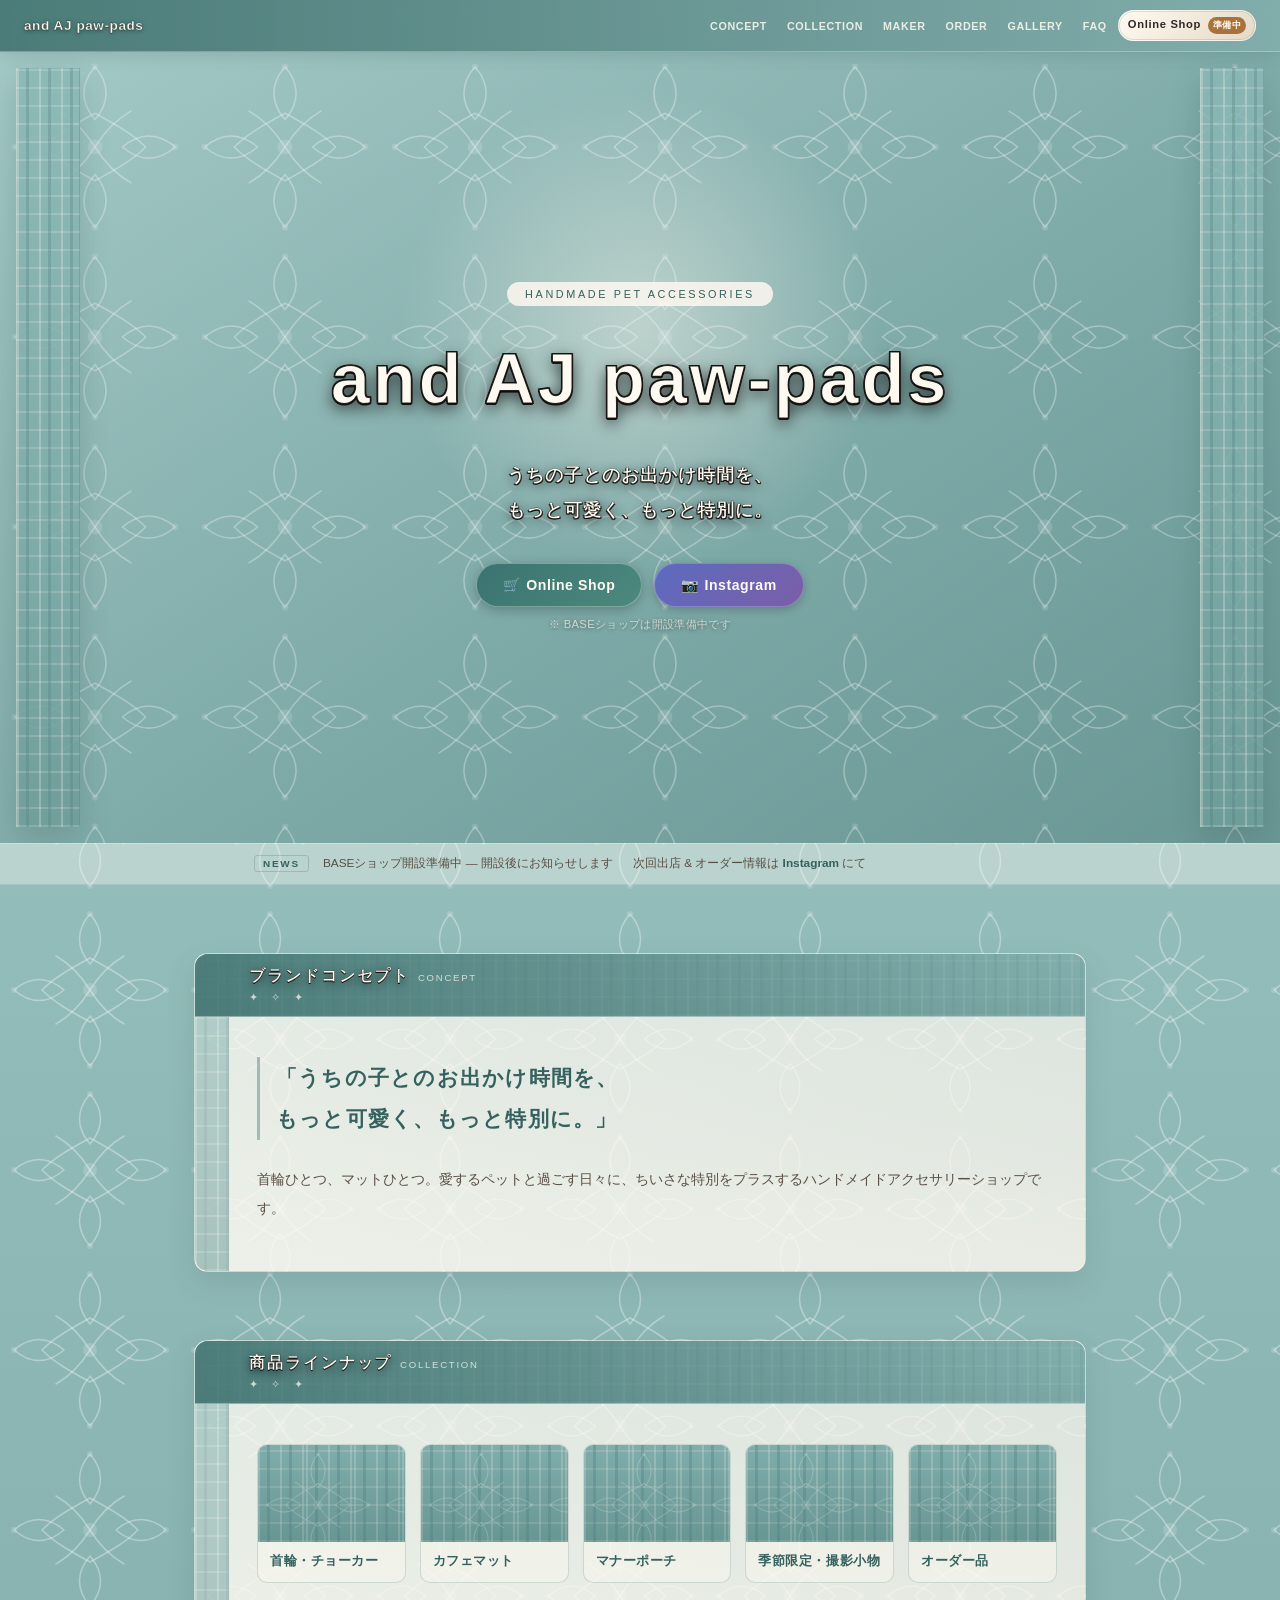
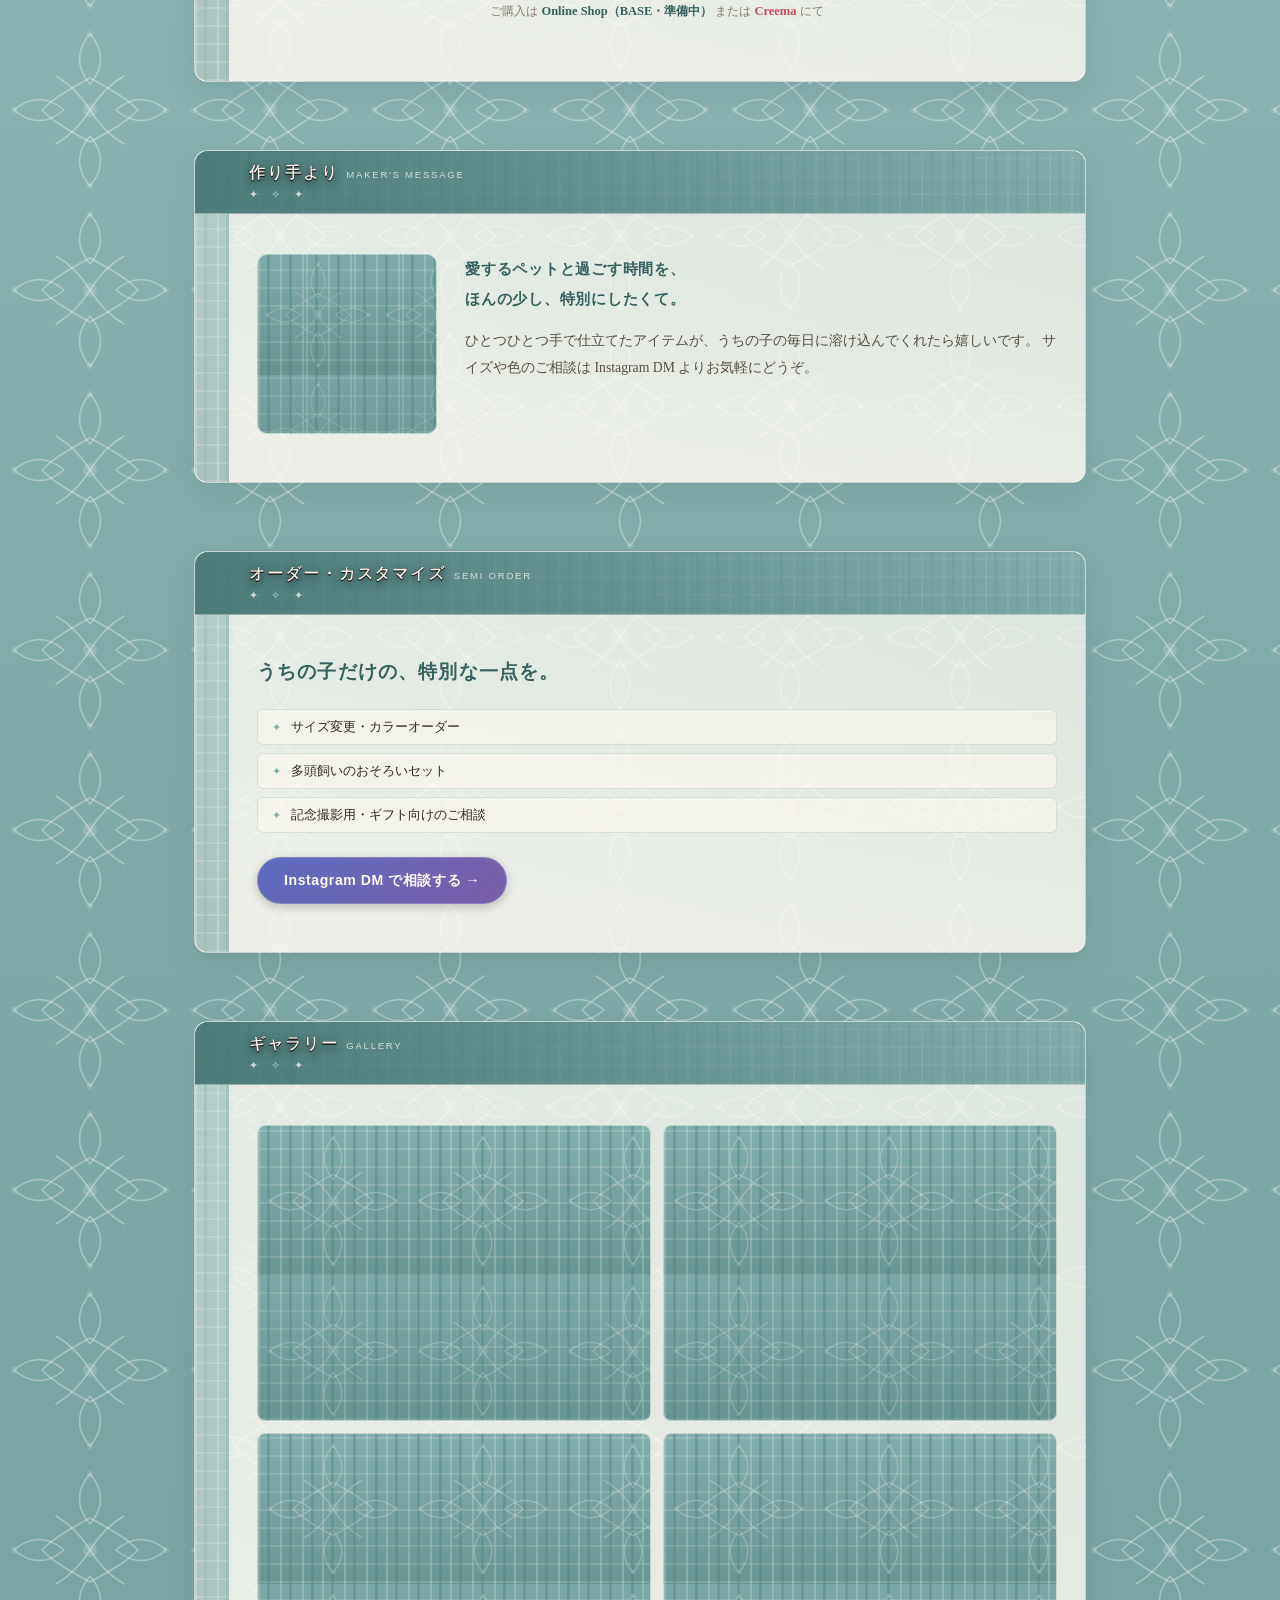
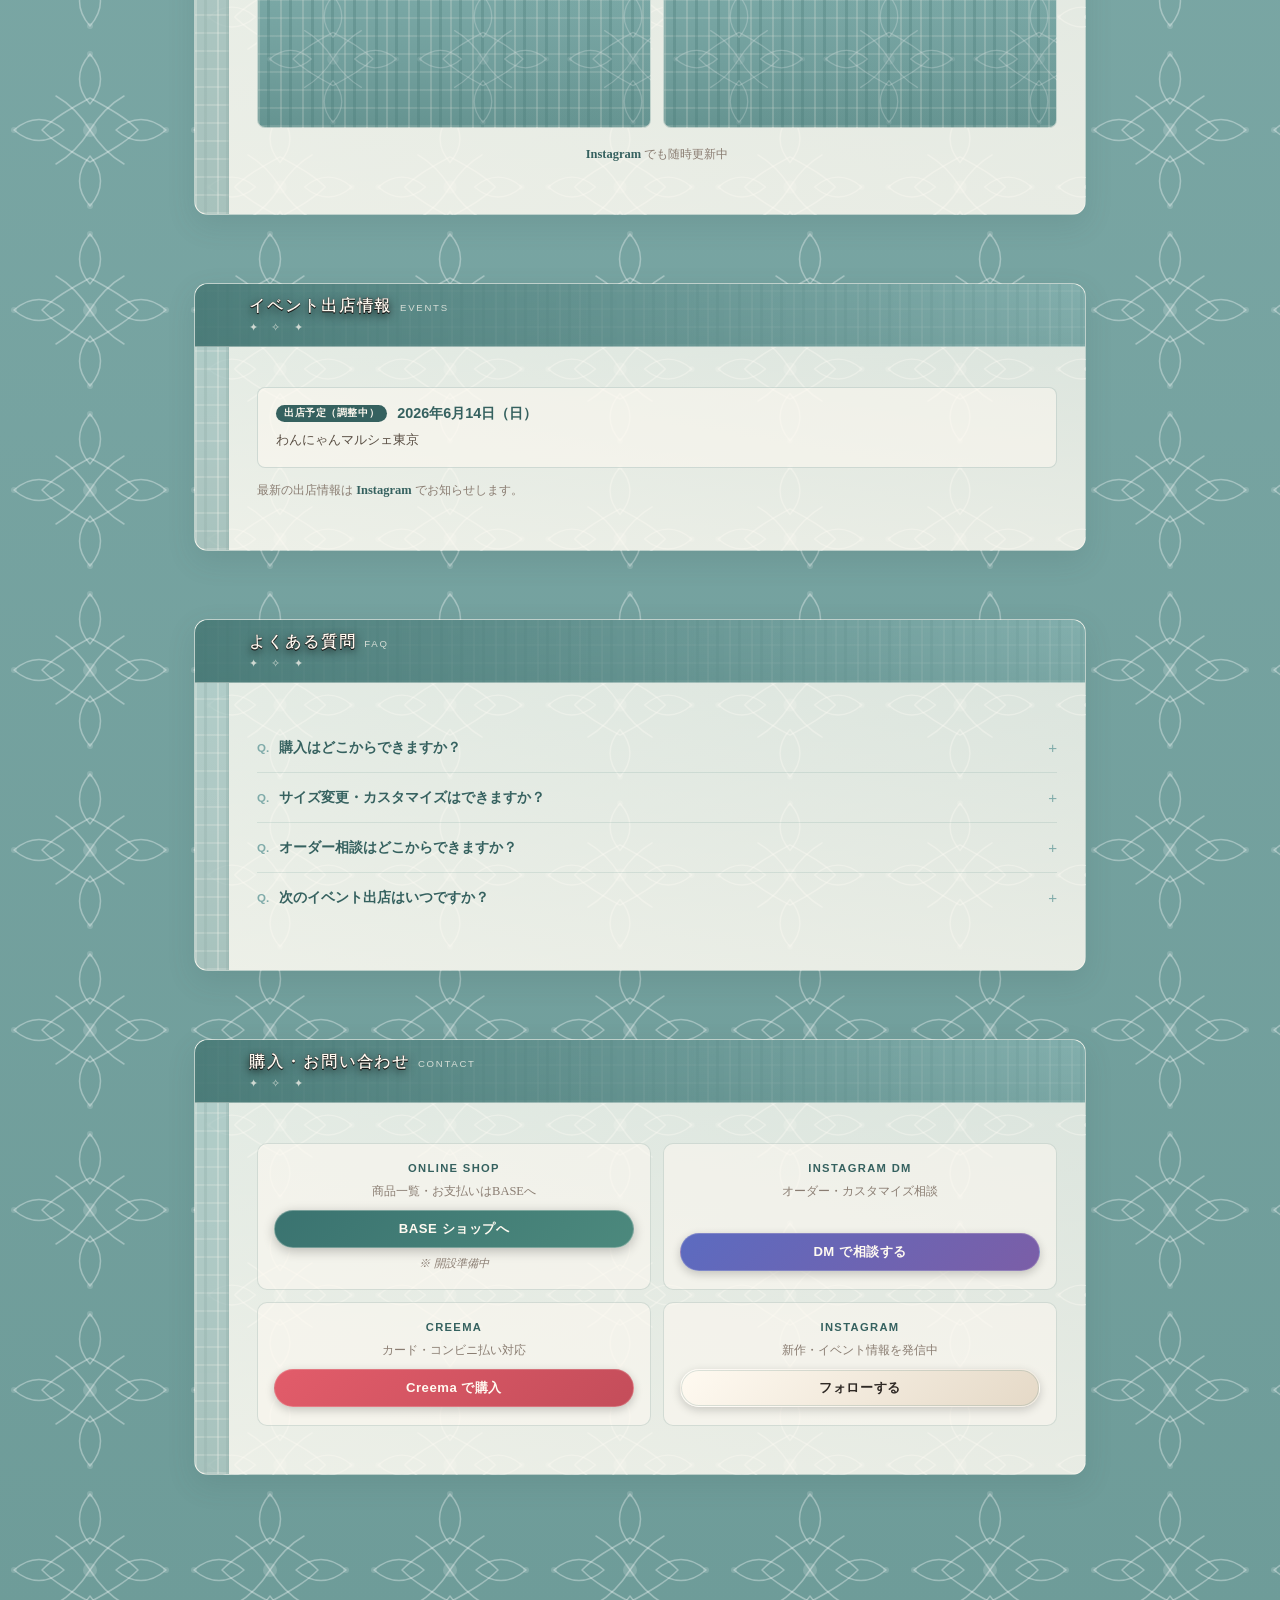
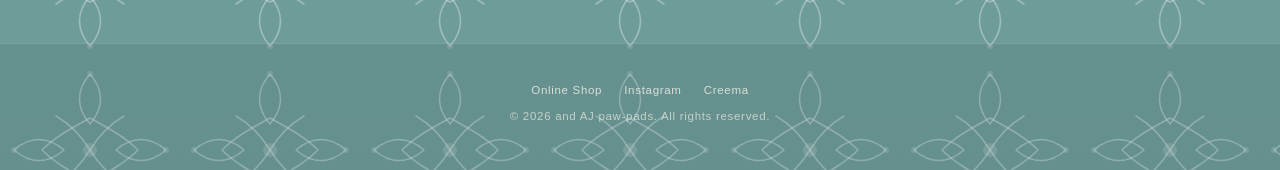
==== commit c96885e1: "redesign: brand-atmosphere - reduce text, expand whitespace, simplify Direction: explanation site to" ====
--- a/index.html
+++ b/index.html
@@ -3,7 +3,7 @@
 <head>
   <meta charset="UTF-8" />
   <meta name="viewport" content="width=device-width, initial-scale=1.0" />
-  <meta name="description" content="and AJ paw-pads — 愛犬・愛猫のためのハンドメイドアクセサリー。首輪・チョーカー・カフェマット・お出かけ小物をお届けします。" />
+  <meta name="description" content="and AJ paw-pads — 愛犬・愛猫のためのハンドメイドアクセサリー。" />
   <meta property="og:title" content="and AJ paw-pads" />
   <meta property="og:description" content="うちの子とのお出かけ時間を、もっと可愛く、もっと特別に。" />
   <meta property="og:type" content="website" />
@@ -12,7 +12,7 @@
 </head>
 <body>
 
-  <!-- ══ Sticky Navigation ══ -->
+  <!-- ══ Nav ══ -->
   <nav class="site-nav" aria-label="メインナビゲーション">
     <a class="nav-logo" href="#top">and AJ paw-pads</a>
     <ul class="nav-links">
@@ -33,42 +33,24 @@
       <h1>and AJ paw-pads</h1>
       <p class="catch">うちの子とのお出かけ時間を、<br>もっと可愛く、もっと特別に。</p>
       <div class="cta">
-        <a class="btn btn-shop" href="https://andajpawpads.base.shop/" target="_blank" rel="noopener">
-          🛒 Online Shop
-        </a>
-        <a class="btn btn-instagram" href="https://www.instagram.com/and.aj.pawpads" target="_blank" rel="noopener">
-          📷 Instagram
-        </a>
-        <a class="btn btn-outline" href="#gallery">
-          Gallery
-        </a>
-      </div>
-      <span class="notice-pending">※ BASEショップは開設準備中です。開設後に改めてご案内します。</span>
+        <a class="btn btn-shop" href="https://andajpawpads.base.shop/" target="_blank" rel="noopener">🛒 Online Shop</a>
+        <a class="btn btn-instagram" href="https://www.instagram.com/and.aj.pawpads" target="_blank" rel="noopener">📷 Instagram</a>
+      </div>
+      <span class="notice-pending">※ BASEショップは開設準備中です</span>
     </div>
   </header>
 
   <!-- ══ News Bar ══ -->
-  <aside class="news-bar" aria-label="お知らせ">
+  <aside class="news-bar">
     <div class="news-bar-inner">
       <span class="news-bar-label">NEWS</span>
       <ul class="news-list">
-        <li class="news-item">
-          <span class="news-tag info">INFO</span>
-          BASEショップ開設準備中 — 開設後にInstagramとこちらのサイトでお知らせします
-        </li>
-        <li class="news-item">
-          <span class="news-tag event">EVENT</span>
-          次回出店情報は <a href="https://www.instagram.com/and.aj.pawpads" target="_blank" rel="noopener" style="color:#35615f;font-weight:700;">Instagram</a> でお知らせします
-        </li>
-        <li class="news-item">
-          <span class="news-tag order">ORDER</span>
-          オーダー・カスタマイズ相談受付中 — Instagram DM よりお気軽にどうぞ
-        </li>
+        <li class="news-item">BASEショップ開設準備中 — 開設後にお知らせします</li>
+        <li class="news-item">次回出店 &amp; オーダー情報は <a href="https://www.instagram.com/and.aj.pawpads" target="_blank" rel="noopener">Instagram</a> にて</li>
       </ul>
     </div>
   </aside>
 
-  <!-- ══ Main Content ══ -->
   <main>
 
     <!-- ── CONCEPT ── -->
@@ -78,10 +60,7 @@
         <div class="section-body">
           <p class="concept-lead">「うちの子とのお出かけ時間を、<br>もっと可愛く、もっと特別に。」</p>
           <p class="concept-body">
-            <strong>and AJ paw-pads</strong> は、愛犬・愛猫と過ごす日々に、ちいさな特別をプラスするハンドメイドアクセサリーショップです。<br>
-            首輪ひとつ、マットひとつ。使うたびに心がほっとするものを、ひとつひとつ丁寧に仕立てています。<br>
-            イベント販売・BASEオンラインショップ・Creema・Instagram DMでのオーダー相談を通じて、
-            それぞれの"うちの子"に似合う一点をお届けしています。
+            首輪ひとつ、マットひとつ。愛するペットと過ごす日々に、ちいさな特別をプラスするハンドメイドアクセサリーショップです。
           </p>
         </div>
       </div>
@@ -96,66 +75,36 @@
             <div class="collection-card">
               <div class="collection-card-image">
                 <!-- <img src="assets/images/col-collar.jpg" alt="首輪・チョーカー"> -->
-                <span>COLLAR</span>
-              </div>
-              <div class="collection-card-body">
-                <span class="collection-card-icon">🐾</span>
-                <span class="collection-card-name">首輪・チョーカー</span>
-                <span class="collection-card-desc">サイズ変更・色違い対応。おそろいオーダーも可。</span>
-              </div>
+              </div>
+              <span class="collection-card-name">首輪・チョーカー</span>
             </div>
             <div class="collection-card">
               <div class="collection-card-image">
                 <!-- <img src="assets/images/col-mat.jpg" alt="カフェマット"> -->
-                <span>CAFÉ MAT</span>
-              </div>
-              <div class="collection-card-body">
-                <span class="collection-card-icon">☕</span>
-                <span class="collection-card-name">カフェマット</span>
-                <span class="collection-card-desc">お出かけ先でうちの子をかわいく演出。</span>
-              </div>
+              </div>
+              <span class="collection-card-name">カフェマット</span>
             </div>
             <div class="collection-card">
               <div class="collection-card-image">
                 <!-- <img src="assets/images/col-pouch.jpg" alt="マナーポーチ"> -->
-                <span>POUCH</span>
-              </div>
-              <div class="collection-card-body">
-                <span class="collection-card-icon">👜</span>
-                <span class="collection-card-name">マナーポーチ</span>
-                <span class="collection-card-desc">毎日のお散歩をもっと快適に。</span>
-              </div>
+              </div>
+              <span class="collection-card-name">マナーポーチ</span>
             </div>
             <div class="collection-card">
               <div class="collection-card-image">
                 <!-- <img src="assets/images/col-seasonal.jpg" alt="季節限定・撮影小物"> -->
-                <span>SEASONAL</span>
-              </div>
-              <div class="collection-card-body">
-                <span class="collection-card-icon">🌸</span>
-                <span class="collection-card-name">季節限定・撮影小物</span>
-                <span class="collection-card-desc">記念日・記念撮影に添えるセット。</span>
-              </div>
+              </div>
+              <span class="collection-card-name">季節限定・撮影小物</span>
             </div>
             <div class="collection-card">
               <div class="collection-card-image">
                 <!-- <img src="assets/images/col-order.jpg" alt="オーダー品"> -->
-                <span>ORDER</span>
-              </div>
-              <div class="collection-card-body">
-                <span class="collection-card-icon">✉️</span>
-                <span class="collection-card-name">オーダー品</span>
-                <span class="collection-card-desc">多頭・おそろい・ご要望に合わせて制作。</span>
-              </div>
+              </div>
+              <span class="collection-card-name">オーダー品</span>
             </div>
           </div>
           <p class="collection-note">
-            商品一覧・ご購入は
-            <a href="https://andajpawpads.base.shop/" target="_blank" rel="noopener">Online Shop（BASE）</a>
-            または
-            <a href="https://www.creema.jp/c/and_aj_pawpads" target="_blank" rel="noopener" style="color:#c44d5a;">Creema</a>
-            をご覧ください。<br>
-            <span style="font-size:.76rem;color:#8a7d72;">※ BASEショップは現在開設準備中です。</span>
+            ご購入は <a href="https://andajpawpads.base.shop/" target="_blank" rel="noopener">Online Shop（BASE・準備中）</a> または <a href="https://www.creema.jp/c/and_aj_pawpads" target="_blank" rel="noopener" style="color:#c44d5a;">Creema</a> にて
           </p>
         </div>
       </div>
@@ -168,19 +117,15 @@
         <div class="section-body">
           <div class="maker-inner">
             <div class="maker-photo">
-              <!-- <img src="assets/images/maker.jpg" alt="作り手の写真"> -->
-              <span>PHOTO</span>
+              <!-- <img src="assets/images/maker.jpg" alt="作り手"> -->
             </div>
             <div class="maker-text">
               <p class="maker-quote">
-                愛するペットと過ごす時間を、<br>
-                ほんの少し、特別にしたくて。
+                愛するペットと過ごす時間を、<br>ほんの少し、特別にしたくて。
               </p>
               <p class="maker-body">
-                ひとつひとつ手で縫い、手で仕上げる。
-                そのぬくもりが、うちの子の毎日に溶け込んでくれたら嬉しいです。<br><br>
-                サイズのこと、色のこと、「こんなのできますか？」という小さな疑問も、
-                Instagram DM からお気軽にお声がけください。
+                ひとつひとつ手で仕立てたアイテムが、うちの子の毎日に溶け込んでくれたら嬉しいです。
+                サイズや色のご相談は Instagram DM よりお気軽にどうぞ。
               </p>
             </div>
           </div>
@@ -194,23 +139,12 @@
       <div class="section-inner">
         <div class="section-body">
           <p class="semi-order-tagline">うちの子だけの、特別な一点を。</p>
-          <p class="semi-order-sub">
-            既製品のサイズや色が合わない、複数頭におそろいで揃えたい、
-            贈り物にしたい — そんなご要望にお応えします。
-          </p>
           <ul class="semi-order-list">
-            <li>サイズ変更（首まわりに合わせたフィット調整）</li>
-            <li>カラーオーダー（色違いでのご注文）</li>
+            <li>サイズ変更・カラーオーダー</li>
             <li>多頭飼いのおそろいセット</li>
-            <li>記念撮影用セット・小物の相談</li>
-            <li>イベント・ギフト向けのご相談</li>
+            <li>記念撮影用・ギフト向けのご相談</li>
           </ul>
-          <a class="btn btn-instagram" href="https://www.instagram.com/and.aj.pawpads" target="_blank" rel="noopener">
-            Instagram DM で相談する →
-          </a>
-          <p class="section-note" style="margin-top:12px;">
-            まずはお気軽にご相談ください。返信はInstagramのDMにてお送りします。
-          </p>
+          <a class="btn btn-instagram" href="https://www.instagram.com/and.aj.pawpads" target="_blank" rel="noopener">Instagram DM で相談する →</a>
         </div>
       </div>
     </section>
@@ -220,28 +154,22 @@
       <h2 class="section-heading">ギャラリー<span class="en">GALLERY</span></h2>
       <div class="section-inner">
         <div class="section-body">
-          <p class="section-note" style="margin:0 0 14px;">お客様からお届きいただいたお写真・イベントの様子をご紹介します。</p>
           <div class="gallery">
             <div class="gallery-item">
               <!-- <img src="assets/images/gallery-01.jpg" alt="お客様写真 1"> -->
-              <span>Photo 01</span>
             </div>
             <div class="gallery-item">
               <!-- <img src="assets/images/gallery-02.jpg" alt="お客様写真 2"> -->
-              <span>Photo 02</span>
             </div>
             <div class="gallery-item">
               <!-- <img src="assets/images/gallery-03.jpg" alt="お客様写真 3"> -->
-              <span>Photo 03</span>
             </div>
             <div class="gallery-item">
               <!-- <img src="assets/images/gallery-04.jpg" alt="お客様写真 4"> -->
-              <span>Photo 04</span>
-            </div>
-          </div>
-          <p class="section-note" style="margin-top:12px; text-align:center;">
-            <a href="https://www.instagram.com/and.aj.pawpads" target="_blank" rel="noopener">Instagram</a>
-            でも随時更新中 📷
+            </div>
+          </div>
+          <p class="section-note" style="text-align:center; margin-top:16px;">
+            <a href="https://www.instagram.com/and.aj.pawpads" target="_blank" rel="noopener">Instagram</a> でも随時更新中
           </p>
         </div>
       </div>
@@ -252,22 +180,15 @@
       <h2 class="section-heading">イベント出店情報<span class="en">EVENTS</span></h2>
       <div class="section-inner">
         <div class="section-body">
-          <p class="section-note" style="margin:0 0 4px;">
-            イベントでは実物をご覧いただけます。次回出店情報は
-            <a href="https://www.instagram.com/and.aj.pawpads" target="_blank" rel="noopener">Instagram</a>
-            で必ずご確認ください。
-          </p>
           <div class="event-card">
             <div class="event-date">
               <span class="event-badge">出店予定（調整中）</span>
               2026年6月14日（日）
             </div>
-            <p class="event-name">わんにゃんマルシェ東京 ※ 詳細はInstagramでお知らせします</p>
+            <p class="event-name">わんにゃんマルシェ東京</p>
           </div>
           <p class="section-note">
-            最新の出店情報・キャンセル情報は
-            <a href="https://www.instagram.com/and.aj.pawpads" target="_blank" rel="noopener">Instagram公式アカウント</a>
-            をフォローしてご確認ください。
+            最新の出店情報は <a href="https://www.instagram.com/and.aj.pawpads" target="_blank" rel="noopener">Instagram</a> でお知らせします。
           </p>
         </div>
       </div>
@@ -279,42 +200,28 @@
       <div class="section-inner">
         <div class="section-body">
           <div class="faq-list">
-            <div class="faq-item">
-              <p class="faq-q">購入はどこからできますか？</p>
-              <p class="faq-a">
-                <a href="https://andajpawpads.base.shop/" target="_blank" rel="noopener">BASEショップ</a>（開設準備中）または
-                <a href="https://www.creema.jp/c/and_aj_pawpads" target="_blank" rel="noopener" style="color:#c44d5a;">Creema</a>
-                からご購入いただけます。イベント会場でも販売しています。
-              </p>
-            </div>
-            <div class="faq-item">
-              <p class="faq-q">サイズ変更・カスタマイズはできますか？</p>
-              <p class="faq-a">
-                はい、ほとんどの商品でサイズ変更が可能です。色違いや多頭飼いのおそろいにも対応しています。
-                <a href="https://www.instagram.com/and.aj.pawpads" target="_blank" rel="noopener">Instagram DM</a> からお気軽にご相談ください。
-              </p>
-            </div>
-            <div class="faq-item">
-              <p class="faq-q">オーダー相談はどこからできますか？</p>
-              <p class="faq-a">
-                <a href="https://www.instagram.com/and.aj.pawpads" target="_blank" rel="noopener">Instagram の DM</a>
-                からお気軽にご相談ください。返信は順次対応しています。
-              </p>
-            </div>
-            <div class="faq-item">
-              <p class="faq-q">次のイベント出店はいつですか？</p>
-              <p class="faq-a">
-                最新の出店情報は
-                <a href="https://www.instagram.com/and.aj.pawpads" target="_blank" rel="noopener">Instagram公式アカウント</a>
-                でお知らせしています。フォローしてお待ちください。
-              </p>
-            </div>
-          </div>
-        </div>
-      </div>
-    </section>
-
-    <!-- ── CONTACT / SHOP ── -->
+            <details class="faq-item">
+              <summary class="faq-q">購入はどこからできますか？</summary>
+              <p class="faq-a"><a href="https://andajpawpads.base.shop/" target="_blank" rel="noopener">BASEショップ</a>（開設準備中）または <a href="https://www.creema.jp/c/and_aj_pawpads" target="_blank" rel="noopener">Creema</a>・イベント会場にてご購入いただけます。</p>
+            </details>
+            <details class="faq-item">
+              <summary class="faq-q">サイズ変更・カスタマイズはできますか？</summary>
+              <p class="faq-a">はい。<a href="https://www.instagram.com/and.aj.pawpads" target="_blank" rel="noopener">Instagram DM</a> よりご相談ください。</p>
+            </details>
+            <details class="faq-item">
+              <summary class="faq-q">オーダー相談はどこからできますか？</summary>
+              <p class="faq-a"><a href="https://www.instagram.com/and.aj.pawpads" target="_blank" rel="noopener">Instagram DM</a> よりお気軽にどうぞ。</p>
+            </details>
+            <details class="faq-item">
+              <summary class="faq-q">次のイベント出店はいつですか？</summary>
+              <p class="faq-a"><a href="https://www.instagram.com/and.aj.pawpads" target="_blank" rel="noopener">Instagram</a> でお知らせしています。</p>
+            </details>
+          </div>
+        </div>
+      </div>
+    </section>
+
+    <!-- ── CONTACT ── -->
     <section id="contact">
       <h2 class="section-heading">購入・お問い合わせ<span class="en">CONTACT</span></h2>
       <div class="section-inner">
@@ -322,23 +229,23 @@
           <div class="contact-grid">
             <div class="contact-card">
               <span class="contact-label">Online Shop</span>
-              <p class="contact-desc">商品一覧・カート・お支払いはBASEへ</p>
+              <p class="contact-desc">商品一覧・お支払いはBASEへ</p>
               <a class="btn btn-shop btn-sm" href="https://andajpawpads.base.shop/" target="_blank" rel="noopener">BASE ショップへ</a>
-              <span class="card-notice">※ BASEショップ開設準備中</span>
+              <span class="card-notice">※ 開設準備中</span>
             </div>
             <div class="contact-card">
               <span class="contact-label">Instagram DM</span>
-              <p class="contact-desc">オーダー相談・サイズ・おそろいはDMで</p>
+              <p class="contact-desc">オーダー・カスタマイズ相談</p>
               <a class="btn btn-instagram btn-sm" href="https://www.instagram.com/and.aj.pawpads" target="_blank" rel="noopener">DM で相談する</a>
             </div>
             <div class="contact-card">
               <span class="contact-label">Creema</span>
-              <p class="contact-desc">クレジット・コンビニ払い対応</p>
+              <p class="contact-desc">カード・コンビニ払い対応</p>
               <a class="btn btn-creema btn-sm" href="https://www.creema.jp/c/and_aj_pawpads" target="_blank" rel="noopener">Creema で購入</a>
             </div>
             <div class="contact-card">
               <span class="contact-label">Instagram</span>
-              <p class="contact-desc">新作・イベント情報を随時発信中</p>
+              <p class="contact-desc">新作・イベント情報を発信中</p>
               <a class="btn btn-primary btn-sm" href="https://www.instagram.com/and.aj.pawpads" target="_blank" rel="noopener">フォローする</a>
             </div>
           </div>
@@ -351,7 +258,7 @@
   <!-- ══ Footer ══ -->
   <footer>
     <div class="footer-links">
-      <a href="https://andajpawpads.base.shop/" target="_blank" rel="noopener">Online Shop（BASE）</a>
+      <a href="https://andajpawpads.base.shop/" target="_blank" rel="noopener">Online Shop</a>
       <a href="https://www.instagram.com/and.aj.pawpads" target="_blank" rel="noopener">Instagram</a>
       <a href="https://www.creema.jp/c/and_aj_pawpads" target="_blank" rel="noopener">Creema</a>
     </div>
--- a/assets/css/style.css
+++ b/assets/css/style.css
@@ -1,5 +1,5 @@
 /* ============================================================
-   and AJ paw-pads — Official Site CSS  (SCOR-inspired layout)
+   and AJ paw-pads — Official Site CSS  (brand-atmosphere)
    Color: jacquard-teal (#7faba9 family)
    ============================================================ */
 
@@ -11,11 +11,10 @@
   --teal-light:   #9fc8c5;
   --teal-pale:    #a7cbc8;
   --cream:        #fffaf1;
-  --cream-bg:     #f5ede0;
   --ink:          #2f2925;
   --ink-light:    #5a4f44;
   --ink-muted:    #8a7d72;
-  --section-max:  860px;
+  --section-max:  820px;
 
   --ribbon-pattern:
     repeating-linear-gradient(90deg,
@@ -58,8 +57,8 @@
   height: 52px;
   background: linear-gradient(90deg, rgba(72,121,118,.97), rgba(127,171,169,.94));
   backdrop-filter: blur(10px);
-  border-bottom: 1px solid rgba(255,250,241,.3);
-  box-shadow: 0 2px 18px rgba(55,88,86,.28);
+  border-bottom: 1px solid rgba(255,250,241,.28);
+  box-shadow: 0 2px 16px rgba(55,88,86,.22);
 }
 
 .nav-logo {
@@ -88,9 +87,9 @@
   display: block;
   padding: 6px 9px;
   font-family: "Hiragino Maru Gothic ProN", "Yu Gothic", "Meiryo", sans-serif;
-  font-size: .68rem;
+  font-size: .67rem;
   font-weight: 700;
-  color: rgba(255,250,241,.88);
+  color: rgba(255,250,241,.86);
   text-decoration: none;
   border-radius: 999px;
   letter-spacing: .06em;
@@ -98,10 +97,7 @@
   white-space: nowrap;
 }
 
-.nav-links a:hover {
-  background: rgba(255,250,241,.16);
-  color: var(--cream);
-}
+.nav-links a:hover { background: rgba(255,250,241,.16); color: var(--cream); }
 
 .nav-shop {
   background: linear-gradient(135deg, var(--cream), #e5d9c7) !important;
@@ -112,49 +108,36 @@
   font-size: .7rem !important;
 }
 
-.nav-shop:hover {
-  background: var(--cream) !important;
-  color: var(--teal-dark) !important;
-}
-
-/* ── Pending / Notice ── */
-.notice-pending {
-  display: block;
-  font-size: .72rem;
-  font-family: "Hiragino Maru Gothic ProN", "Yu Gothic", "Meiryo", sans-serif;
-  font-weight: 400;
-  color: rgba(255,250,241,.75);
-  margin-top: 8px;
-  letter-spacing: .03em;
-  text-shadow: 0 1px 4px rgba(0,0,0,.5);
-}
-
+.nav-shop:hover { background: var(--cream) !important; color: var(--teal-dark) !important; }
+
+/* ── Pending badge ── */
 .badge-pending {
   display: inline-block;
-  background: rgba(160,100,40,.9);
+  background: rgba(160,100,40,.88);
   color: var(--cream);
-  font-size: .6rem;
-  font-family: "Hiragino Maru Gothic ProN", "Yu Gothic", sans-serif;
-  padding: 2px 6px;
+  font-size: .58rem;
+  font-family: "Hiragino Maru Gothic ProN", "Yu Gothic", sans-serif;
+  padding: 2px 5px;
   border-radius: 999px;
   letter-spacing: .04em;
   vertical-align: middle;
-  margin-left: 4px;
-}
-
-.card-notice {
+  margin-left: 3px;
+}
+
+.notice-pending {
   display: block;
-  font-size: .74rem;
-  font-family: "Hiragino Maru Gothic ProN", "Yu Gothic", sans-serif;
-  color: var(--ink-muted);
-  margin-top: 5px;
-  font-style: italic;
+  font-size: .7rem;
+  font-family: "Hiragino Maru Gothic ProN", "Yu Gothic", "Meiryo", sans-serif;
+  color: rgba(255,250,241,.68);
+  margin-top: 10px;
+  letter-spacing: .03em;
+  text-shadow: 0 1px 4px rgba(0,0,0,.45);
 }
 
 /* ── Hero ── */
 .hero {
   position: relative;
-  min-height: 540px;
+  min-height: clamp(580px, 88vh, 920px);
   padding: 80px 96px 72px;
   text-align: center;
   overflow: hidden;
@@ -167,7 +150,7 @@
     linear-gradient(145deg, #a7cbc8, #7faba9 55%, #689693);
   background-size: auto, 190px 190px, auto, auto;
   background-repeat: no-repeat, repeat, no-repeat, no-repeat;
-  border-bottom: 1px solid rgba(255,250,241,.62);
+  border-bottom: 1px solid rgba(255,250,241,.55);
 }
 
 .hero::before,
@@ -192,13 +175,13 @@
 .eyebrow {
   display: inline-block;
   justify-self: center;
-  padding: 6px 16px;
-  letter-spacing: .22em;
+  padding: 6px 18px;
+  letter-spacing: .24em;
   text-transform: uppercase;
   color: var(--teal-dark);
   background: rgba(255,250,241,.84);
   border-radius: 999px;
-  font-size: .7rem;
+  font-size: .68rem;
   font-family: "Hiragino Maru Gothic ProN", "Yu Gothic", "Meiryo", sans-serif;
 }
 
@@ -225,10 +208,10 @@
   font-size: clamp(.9rem, 3vw, 1.1rem);
   font-weight: 800;
   color: var(--cream);
-  line-height: 1.9;
-  letter-spacing: .04em;
-  margin-bottom: 1.6em;
-  -webkit-text-stroke: .35px rgba(18,15,13,.86);
+  line-height: 2;
+  letter-spacing: .06em;
+  margin-bottom: 2em;
+  -webkit-text-stroke: .3px rgba(18,15,13,.86);
   text-shadow:
     0 1px 0 rgba(18,15,13,.95),
     1px 1px 0 rgba(18,15,13,.8),
@@ -240,13 +223,13 @@
 .cta {
   display: flex;
   flex-wrap: wrap;
-  gap: 10px;
+  gap: 12px;
   justify-content: center;
 }
 
 .btn {
   display: inline-block;
-  padding: 12px 24px;
+  padding: 13px 26px;
   font-family: "Hiragino Maru Gothic ProN", "Yu Gothic", "Meiryo", sans-serif;
   font-size: .88rem;
   font-weight: 800;
@@ -255,10 +238,10 @@
   border: 1px solid rgba(255,255,255,.45);
   transition: transform .15s, box-shadow .15s, filter .15s;
   cursor: pointer;
-  letter-spacing: .03em;
-}
-
-.btn:hover { transform: translateY(-2px); box-shadow: 0 6px 18px rgba(0,0,0,.22); }
+  letter-spacing: .04em;
+}
+
+.btn:hover { transform: translateY(-2px); box-shadow: 0 6px 20px rgba(0,0,0,.22); }
 .btn:active { transform: translateY(0); }
 
 .btn-primary {
@@ -271,7 +254,7 @@
   color: var(--cream);
   background: linear-gradient(135deg, #3a7370, #4c897d);
   border-color: rgba(255,250,241,.3);
-  box-shadow: 0 3px 10px rgba(0,0,0,.22);
+  box-shadow: 0 3px 12px rgba(0,0,0,.24);
 }
 
 .btn-shop:hover { filter: brightness(1.12); }
@@ -290,52 +273,34 @@
   box-shadow: 0 3px 10px rgba(0,0,0,.2);
 }
 
-.btn-outline {
-  color: var(--teal-dark);
-  background: rgba(255,250,241,.82);
-  border-color: rgba(76,125,122,.4);
-  box-shadow: 0 2px 8px rgba(0,0,0,.12);
-}
-
-.btn-sm {
-  padding: 8px 18px;
-  font-size: .8rem;
-}
+.btn-sm { padding: 9px 20px; font-size: .82rem; }
 
 /* ── News Bar ── */
 .news-bar {
-  background:
-    linear-gradient(rgba(255,250,241,.72), rgba(255,250,241,.82)),
-    var(--jacquard),
-    linear-gradient(135deg, #a7cbc8, #7faba9);
-  background-size: auto, 120px 120px, auto;
-  background-repeat: no-repeat, repeat, no-repeat;
-  border-bottom: 1px solid rgba(76,125,122,.22);
-  padding: 0;
+  background: rgba(255,250,241,.36);
+  border-bottom: 1px solid rgba(76,125,122,.16);
 }
 
 .news-bar-inner {
   max-width: var(--section-max);
   margin: 0 auto;
-  padding: 14px 24px;
-  display: flex;
-  align-items: flex-start;
-  gap: 16px;
+  padding: 11px 24px;
+  display: flex;
+  align-items: center;
+  gap: 14px;
 }
 
 .news-bar-label {
   font-family: "Hiragino Maru Gothic ProN", "Yu Gothic", sans-serif;
-  font-size: .68rem;
+  font-size: .62rem;
   font-weight: 900;
-  letter-spacing: .16em;
+  letter-spacing: .18em;
   color: var(--teal-dark);
-  padding: 3px 10px;
-  background: rgba(76,125,122,.14);
+  padding: 2px 8px;
   border: 1px solid rgba(76,125,122,.3);
-  border-radius: 4px;
+  border-radius: 3px;
   white-space: nowrap;
   flex-shrink: 0;
-  margin-top: 2px;
 }
 
 .news-list {
@@ -343,40 +308,21 @@
   margin: 0;
   padding: 0;
   display: flex;
-  flex-direction: column;
-  gap: 6px;
-  flex: 1;
+  flex-wrap: wrap;
+  gap: 4px 20px;
 }
 
 .news-item {
   font-family: "Hiragino Maru Gothic ProN", "Yu Gothic", sans-serif;
-  font-size: .78rem;
+  font-size: .74rem;
   color: var(--ink-light);
-  display: flex;
-  align-items: baseline;
-  gap: 8px;
   line-height: 1.5;
 }
 
-.news-tag {
-  display: inline-block;
-  font-size: .62rem;
-  font-weight: 700;
-  letter-spacing: .08em;
-  padding: 1px 6px;
-  border-radius: 3px;
-  white-space: nowrap;
-  flex-shrink: 0;
-}
-
-.news-tag.info  { background: rgba(76,125,122,.15); color: var(--teal-dark); border: 1px solid rgba(76,125,122,.25); }
-.news-tag.event { background: rgba(90,60,40,.1); color: #5a3c28; border: 1px solid rgba(90,60,40,.2); }
-.news-tag.order { background: rgba(92,107,192,.1); color: #3d4ea0; border: 1px solid rgba(92,107,192,.22); }
+.news-item a { color: var(--teal-dark); font-weight: 700; text-decoration: none; }
 
 /* ── Main layout ── */
-main {
-  padding: 0 0 56px;
-}
+main { padding: 0 0 72px; }
 
 /* ── Section Base ── */
 section {
@@ -388,10 +334,10 @@
     linear-gradient(135deg, #a7cbc8, #7faba9);
   background-size: auto, 170px 170px, auto;
   background-repeat: no-repeat, repeat, no-repeat;
-  border: 1px solid rgba(255,250,241,.55);
+  border: 1px solid rgba(255,250,241,.52);
   border-radius: 14px;
-  margin: 20px 18px 0;
-  box-shadow: 0 16px 36px rgba(55,88,86,.18);
+  margin: 52px 18px 0;
+  box-shadow: 0 10px 28px rgba(55,88,86,.14);
 }
 
 section::before {
@@ -401,36 +347,31 @@
   width: 34px;
   background: var(--ribbon-pattern);
   background-size: 48px auto;
-  opacity: .65;
-  border-right: 1px solid rgba(76,125,122,.22);
+  opacity: .55;
+  border-right: 1px solid rgba(76,125,122,.2);
   pointer-events: none;
   z-index: 0;
 }
 
-.section-inner {
-  position: relative;
-  margin-left: 34px;
-  max-width: calc(var(--section-max) - 34px);
-  margin-right: auto;
-}
+.section-inner { position: relative; margin-left: 34px; }
 
 /* ── Section Header ── */
 h2.section-heading {
   position: relative;
   margin: 0;
-  padding: 14px 20px 15px;
-  font-family: "Hiragino Maru Gothic ProN", "Yu Gothic", "Meiryo", sans-serif;
-  font-size: clamp(1rem, 3vw, 1.15rem);
+  padding: 12px 20px 13px 54px;
+  font-family: "Hiragino Maru Gothic ProN", "Yu Gothic", "Meiryo", sans-serif;
+  font-size: clamp(.88rem, 2.5vw, 1rem);
   font-weight: 900;
   color: var(--cream);
   background:
     linear-gradient(90deg, rgba(72,121,118,.93), rgba(127,171,169,.7)),
     var(--ribbon-pattern);
   background-size: auto, 64px auto;
-  border-bottom: 1px solid rgba(255,250,241,.4);
-  -webkit-text-stroke: .35px rgba(15,13,12,.82);
-  text-shadow: 0 1px 0 rgba(15,13,12,.95), 0 3px 10px rgba(0,0,0,.75);
-  letter-spacing: .1em;
+  border-bottom: 1px solid rgba(255,250,241,.38);
+  -webkit-text-stroke: .3px rgba(15,13,12,.82);
+  text-shadow: 0 1px 0 rgba(15,13,12,.95), 0 3px 10px rgba(0,0,0,.72);
+  letter-spacing: .12em;
 }
 
 h2.section-heading .en {
@@ -438,44 +379,42 @@
   font-weight: 400;
   -webkit-text-stroke: 0;
   text-shadow: none;
-  opacity: .78;
-  margin-left: .7em;
-  letter-spacing: .15em;
+  opacity: .75;
+  margin-left: .8em;
+  letter-spacing: .18em;
 }
 
 h2.section-heading::after {
   content: "✦ ✧ ✦";
   display: block;
-  margin-top: 5px;
-  color: rgba(255,250,241,.78);
-  font-size: .7rem;
+  margin-top: 4px;
+  color: rgba(255,250,241,.72);
+  font-size: .66rem;
   letter-spacing: .5em;
   font-weight: 400;
   -webkit-text-stroke: 0;
   text-shadow: none;
 }
 
-.section-body {
-  padding: 24px 22px 28px;
-}
-
-/* Concept: lead quote */
+.section-body { padding: 40px 28px 48px; }
+
+/* ── Concept ── */
 .concept-lead {
   font-family: "Hiragino Maru Gothic ProN", "Yu Gothic", "Meiryo", sans-serif;
-  font-size: clamp(1rem, 3.5vw, 1.25rem);
+  font-size: clamp(1.05rem, 3.5vw, 1.3rem);
   font-weight: 800;
   color: var(--teal-dark);
-  line-height: 1.9;
-  margin: 0 0 1em;
-  letter-spacing: .05em;
-  border-left: 3px solid rgba(76,125,122,.5);
-  padding-left: 14px;
+  line-height: 2;
+  margin: 0 0 1.2em;
+  letter-spacing: .06em;
+  border-left: 3px solid rgba(76,125,122,.45);
+  padding-left: 16px;
 }
 
 .concept-body {
-  font-size: .92rem;
-  line-height: 1.95;
-  color: var(--ink);
+  font-size: .9rem;
+  line-height: 2;
+  color: var(--ink-light);
   margin: 0;
 }
 
@@ -483,35 +422,30 @@
 .collection-grid {
   display: grid;
   grid-template-columns: repeat(2, 1fr);
-  gap: 12px;
+  gap: 14px;
 }
 
 .collection-card {
-  background:
-    linear-gradient(rgba(255,250,241,.5), rgba(255,250,241,.68)),
-    var(--jacquard);
-  background-size: auto, 120px 120px;
-  border: 1px solid rgba(76,125,122,.25);
+  background: rgba(255,250,241,.4);
+  border: 1px solid rgba(76,125,122,.22);
   border-radius: 10px;
   overflow: hidden;
-  display: flex;
-  flex-direction: column;
 }
 
 .collection-card-image {
-  aspect-ratio: 4 / 3;
+  aspect-ratio: 3 / 2;
   background:
-    linear-gradient(rgba(76,125,122,.18), rgba(76,125,122,.34)),
+    linear-gradient(rgba(76,125,122,.18), rgba(76,125,122,.36)),
     var(--jacquard),
     var(--ribbon-pattern);
   background-size: auto, 120px 120px, 48px auto;
   background-repeat: no-repeat, repeat, repeat;
   display: grid;
   place-items: center;
-  color: rgba(255,250,241,.72);
-  font-size: .72rem;
-  font-family: "Hiragino Maru Gothic ProN", "Yu Gothic", sans-serif;
-  letter-spacing: .1em;
+  color: rgba(255,250,241,.6);
+  font-size: .68rem;
+  font-family: "Hiragino Maru Gothic ProN", "Yu Gothic", sans-serif;
+  letter-spacing: .12em;
 }
 
 .collection-card-image img {
@@ -520,50 +454,34 @@
   display: block;
 }
 
-.collection-card-body {
-  padding: 12px 14px 14px;
-  flex: 1;
-}
-
-.collection-card-icon {
-  font-size: 1.4rem;
+.collection-card-name {
   display: block;
-  margin-bottom: 6px;
-}
-
-.collection-card-name {
   font-family: "Hiragino Maru Gothic ProN", "Yu Gothic", sans-serif;
   font-weight: 700;
-  font-size: .88rem;
+  font-size: .82rem;
   color: var(--teal-dark);
-  display: block;
-  margin-bottom: 4px;
-}
-
-.collection-card-desc {
+  padding: 10px 12px 12px;
+  letter-spacing: .04em;
+}
+
+.collection-note {
+  margin-top: 20px;
   font-size: .78rem;
-  color: var(--ink-light);
-  line-height: 1.65;
-  display: block;
-}
-
-.collection-note {
-  margin-top: 14px;
-  font-size: .82rem;
-  color: var(--ink-light);
-}
-
-.collection-note a { color: var(--teal-dark); font-weight: 700; }
+  color: var(--ink-muted);
+  text-align: center;
+}
+
+.collection-note a { color: var(--teal-dark); font-weight: 700; text-decoration: none; }
 
 /* ── Maker's Message ── */
 .maker-inner {
   display: flex;
-  gap: 22px;
+  gap: 28px;
   align-items: flex-start;
 }
 
 .maker-photo {
-  width: 130px;
+  width: 140px;
   flex-shrink: 0;
   aspect-ratio: 1 / 1;
   border-radius: 10px;
@@ -576,35 +494,31 @@
   background-repeat: no-repeat, repeat, repeat;
   display: grid;
   place-items: center;
-  color: rgba(255,250,241,.65);
-  font-size: .72rem;
+  color: rgba(255,250,241,.58);
+  font-size: .68rem;
   font-family: "Hiragino Maru Gothic ProN", "Yu Gothic", sans-serif;
   text-align: center;
   letter-spacing: .08em;
-  border: 1px solid rgba(255,250,241,.5);
-}
-
-.maker-photo img {
-  width: 100%; height: 100%;
-  object-fit: cover;
-  display: block;
-}
+  border: 1px solid rgba(255,250,241,.45);
+}
+
+.maker-photo img { width: 100%; height: 100%; object-fit: cover; display: block; }
 
 .maker-text { flex: 1; }
 
 .maker-quote {
   font-family: "Hiragino Maru Gothic ProN", "Yu Gothic", "Meiryo", sans-serif;
-  font-size: .94rem;
+  font-size: .95rem;
   font-weight: 800;
   color: var(--teal-dark);
-  line-height: 1.85;
-  margin: 0 0 .8em;
-  letter-spacing: .04em;
+  line-height: 2;
+  margin: 0 0 .9em;
+  letter-spacing: .05em;
 }
 
 .maker-body {
-  font-size: .88rem;
-  line-height: 1.9;
+  font-size: .86rem;
+  line-height: 1.95;
   color: var(--ink-light);
   margin: 0;
 }
@@ -612,47 +526,40 @@
 /* ── Semi Order ── */
 .semi-order-tagline {
   font-family: "Hiragino Maru Gothic ProN", "Yu Gothic", "Meiryo", sans-serif;
-  font-size: clamp(1rem, 3.5vw, 1.22rem);
+  font-size: clamp(1rem, 3.5vw, 1.2rem);
   font-weight: 900;
   color: var(--teal-dark);
-  line-height: 1.75;
-  margin: 0 0 .6em;
-  letter-spacing: .04em;
-}
-
-.semi-order-sub {
-  font-size: .88rem;
-  color: var(--ink-light);
-  margin: 0 0 16px;
-  line-height: 1.7;
+  line-height: 1.8;
+  margin: 0 0 20px;
+  letter-spacing: .06em;
 }
 
 .semi-order-list {
   list-style: none;
   padding: 0;
-  margin: 0 0 20px;
+  margin: 0 0 24px;
   display: flex;
   flex-direction: column;
-  gap: 6px;
+  gap: 8px;
 }
 
 .semi-order-list li {
   font-family: "Hiragino Maru Gothic ProN", "Yu Gothic", sans-serif;
-  font-size: .85rem;
+  font-size: .84rem;
   color: var(--ink);
-  padding: 7px 12px;
-  background: rgba(255,250,241,.55);
-  border: 1px solid rgba(76,125,122,.2);
+  padding: 8px 14px;
+  background: rgba(255,250,241,.52);
+  border: 1px solid rgba(76,125,122,.18);
   border-radius: 6px;
   display: flex;
   align-items: center;
-  gap: 8px;
+  gap: 10px;
 }
 
 .semi-order-list li::before {
   content: "✦";
   color: var(--teal-mid);
-  font-size: .72rem;
+  font-size: .7rem;
   flex-shrink: 0;
 }
 
@@ -660,15 +567,15 @@
 .gallery {
   display: grid;
   grid-template-columns: repeat(2, 1fr);
-  gap: 10px;
+  gap: 12px;
 }
 
 .gallery-item {
-  aspect-ratio: 1 / 1;
+  aspect-ratio: 4 / 3;
   display: grid;
   place-items: center;
   text-align: center;
-  border: 1px solid rgba(255,250,241,.6);
+  border: 1px solid rgba(255,250,241,.55);
   border-radius: 8px;
   overflow: hidden;
   background:
@@ -677,28 +584,20 @@
     var(--ribbon-pattern);
   background-size: auto, 150px 150px, 64px auto;
   background-repeat: no-repeat, repeat, repeat;
-  color: rgba(255,250,241,.72);
-  font-size: .72rem;
-  font-family: "Hiragino Maru Gothic ProN", "Yu Gothic", sans-serif;
-  letter-spacing: .1em;
-}
-
-.gallery-item img {
-  width: 100%; height: 100%;
-  object-fit: cover;
-  display: block;
-}
+  color: rgba(255,250,241,.62);
+  font-size: .68rem;
+  font-family: "Hiragino Maru Gothic ProN", "Yu Gothic", sans-serif;
+  letter-spacing: .12em;
+}
+
+.gallery-item img { width: 100%; height: 100%; object-fit: cover; display: block; }
 
 /* ── Events ── */
 .event-card {
-  background:
-    linear-gradient(rgba(255,250,241,.52), rgba(255,250,241,.68)),
-    var(--jacquard);
-  background-size: auto, 120px 120px;
-  border: 1px solid rgba(76,125,122,.25);
+  background: rgba(255,250,241,.5);
+  border: 1px solid rgba(76,125,122,.22);
   border-radius: 8px;
-  padding: 14px 16px;
-  margin: 10px 0;
+  padding: 16px 18px;
 }
 
 .event-date {
@@ -708,72 +607,81 @@
   color: var(--teal-dark);
   display: flex;
   align-items: center;
-  gap: 8px;
-  margin-bottom: 5px;
+  gap: 10px;
+  margin-bottom: 6px;
   flex-wrap: wrap;
 }
 
-.event-name {
-  font-size: .86rem;
-  color: var(--ink);
-  margin: 0;
-  line-height: 1.6;
-}
+.event-name { font-size: .84rem; color: var(--ink-light); margin: 0; line-height: 1.65; }
 
 .event-badge {
   display: inline-block;
   background: var(--teal-dark);
   color: var(--cream);
-  font-size: .62rem;
+  font-size: .6rem;
   font-family: "Hiragino Maru Gothic ProN", "Yu Gothic", sans-serif;
   padding: 2px 8px;
   border-radius: 999px;
   letter-spacing: .06em;
 }
 
-/* ── FAQ ── */
-.faq-list {
-  display: flex;
-  flex-direction: column;
-  gap: 0;
-}
-
-.faq-item {
-  border-bottom: 1px solid rgba(76,125,122,.18);
-  padding: 14px 0;
-}
-
-.faq-item:first-child { padding-top: 4px; }
-.faq-item:last-child  { border-bottom: none; padding-bottom: 0; }
-
-.faq-q {
+/* ── FAQ (accordion) ── */
+.faq-list { display: flex; flex-direction: column; }
+
+details.faq-item {
+  border-bottom: 1px solid rgba(76,125,122,.14);
+}
+
+details.faq-item:last-child { border-bottom: none; }
+
+summary.faq-q {
+  list-style: none;
+  cursor: pointer;
+  padding: 15px 32px 15px 0;
   font-family: "Hiragino Maru Gothic ProN", "Yu Gothic", sans-serif;
   font-weight: 700;
-  font-size: .9rem;
+  font-size: .88rem;
   color: var(--teal-dark);
-  margin: 0 0 6px;
-  display: flex;
-  gap: 8px;
-  align-items: baseline;
-}
-
-.faq-q::before {
+  display: flex;
+  align-items: center;
+  gap: 10px;
+  position: relative;
+  user-select: none;
+  -webkit-tap-highlight-color: transparent;
+}
+
+summary.faq-q::-webkit-details-marker { display: none; }
+summary.faq-q::marker { display: none; }
+
+summary.faq-q::before {
   content: "Q.";
-  font-size: .78rem;
+  font-size: .72rem;
   font-weight: 900;
   color: var(--teal-mid);
   flex-shrink: 0;
 }
 
+summary.faq-q::after {
+  content: "+";
+  position: absolute;
+  right: 0;
+  font-size: .95rem;
+  color: var(--teal-mid);
+  font-weight: 400;
+  transition: opacity .18s;
+}
+
+details[open] summary.faq-q::after { content: "−"; }
+
 .faq-a {
-  font-size: .86rem;
+  padding: 2px 0 16px 22px;
+  font-size: .84rem;
   color: var(--ink-light);
-  line-height: 1.8;
+  line-height: 1.85;
   margin: 0;
-  padding-left: 20px;
-}
-
-.faq-a a { color: var(--teal-dark); font-weight: 700; }
+}
+
+.faq-a a { color: var(--teal-dark); font-weight: 700; text-decoration: none; }
 
 /* ── Contact Grid ── */
 .contact-grid {
@@ -783,10 +691,10 @@
 }
 
 .contact-card {
-  background: rgba(255,250,241,.55);
-  border: 1px solid rgba(76,125,122,.22);
+  background: rgba(255,250,241,.52);
+  border: 1px solid rgba(76,125,122,.2);
   border-radius: 10px;
-  padding: 16px;
+  padding: 18px 16px;
   text-align: center;
   display: flex;
   flex-direction: column;
@@ -794,112 +702,120 @@
   gap: 8px;
 }
 
-.contact-card .contact-label {
+.contact-label {
   font-family: "Hiragino Maru Gothic ProN", "Yu Gothic", sans-serif;
   font-weight: 700;
-  font-size: .72rem;
+  font-size: .7rem;
   color: var(--teal-dark);
-  letter-spacing: .1em;
+  letter-spacing: .12em;
   text-transform: uppercase;
 }
 
-.contact-card .contact-desc {
-  font-size: .8rem;
-  color: var(--ink-light);
-  line-height: 1.65;
+.contact-desc {
+  font-size: .78rem;
+  color: var(--ink-muted);
+  line-height: 1.6;
   margin: 0;
   flex: 1;
 }
 
 .contact-card .btn { width: 100%; text-align: center; }
 
-/* ── Section utility ── */
-p.section-note {
-  font-size: .8rem;
+.card-notice {
+  font-size: .7rem;
   color: var(--ink-muted);
-  line-height: 1.75;
-  margin: 10px 0 0;
-}
-
-p.section-note a { color: var(--teal-dark); font-weight: 700; }
+  font-family: "Hiragino Maru Gothic ProN", "Yu Gothic", sans-serif;
+  font-style: italic;
+}
 
 /* ── Footer ── */
 footer {
   text-align: center;
-  padding: 36px 18px 32px;
-  font-family: "Hiragino Maru Gothic ProN", "Yu Gothic", "Meiryo", sans-serif;
-  font-size: .73rem;
-  color: rgba(255,250,241,.68);
-  border-top: 1px solid rgba(255,250,241,.18);
-  background: rgba(55,88,86,.18);
+  padding: 40px 18px 36px;
+  font-family: "Hiragino Maru Gothic ProN", "Yu Gothic", "Meiryo", sans-serif;
+  font-size: .72rem;
+  color: rgba(255,250,241,.62);
+  border-top: 1px solid rgba(255,250,241,.16);
+  background: rgba(55,88,86,.16);
   letter-spacing: .06em;
-  margin-top: 24px;
+  margin-top: 72px;
 }
 
 .footer-links {
   display: flex;
   justify-content: center;
-  gap: 20px;
-  margin-bottom: 12px;
+  gap: 22px;
+  margin-bottom: 14px;
   flex-wrap: wrap;
 }
 
-footer a { color: rgba(255,250,241,.78); text-decoration: none; }
+footer a { color: rgba(255,250,241,.75); text-decoration: none; }
 footer a:hover { color: var(--cream); }
 
-/* ── Scroll anchor offset ── */
+.section-note {
+  font-size: .78rem;
+  color: var(--ink-muted);
+  line-height: 1.75;
+  margin: 12px 0 0;
+}
+
+.section-note a { color: var(--teal-dark); font-weight: 700; text-decoration: none; }
+
+/* ── Scroll anchor ── */
 [id] { scroll-margin-top: 62px; }
 
 /* ── Responsive ── */
-@media (min-width: 640px) {
-  .gallery { grid-template-columns: repeat(4, 1fr); }
+
+/* Desktop wide */
+@media (min-width: 900px) {
+  section { margin: 68px auto 0; max-width: calc(var(--section-max) + 36px + 36px); }
+  .collection-grid { grid-template-columns: repeat(5, 1fr); }
+  .gallery { grid-template-columns: repeat(2, 1fr); } /* big images on desktop */
+  .maker-photo { width: 180px; }
+  footer { margin-top: 96px; }
+}
+
+/* Tablet */
+@media (min-width: 640px) and (max-width: 899px) {
   .collection-grid { grid-template-columns: repeat(3, 1fr); }
-  .maker-photo { width: 160px; }
-}
-
-@media (min-width: 900px) {
-  section { margin: 24px auto 0; max-width: calc(var(--section-max) + 36px + 36px); }
-  .collection-grid { grid-template-columns: repeat(5, 1fr); }
-}
-
-/* タブレット */
-@media (max-width: 720px) {
-  .collection-grid { grid-template-columns: repeat(2, 1fr); }
-}
-
-/* スマホ標準（〜560px） */
+  .gallery { grid-template-columns: repeat(2, 1fr); }
+}
+
+/* Mobile standard (≤560px) */
 @media (max-width: 560px) {
-  .hero { min-height: 500px; padding: 72px 66px 64px; }
-  .hero::before, .hero::after { width: 50px; background-size: 50px auto; }
+  .hero { min-height: clamp(520px, 88vh, 720px); padding: 72px 62px 64px; }
+  .hero::before, .hero::after { width: 48px; background-size: 48px auto; }
   .hero::before { left: 10px; }
   .hero::after  { right: 10px; }
   h1 { font-size: 2rem; }
 
-  /* Nav: テキストリンクを非表示、ロゴ + Online Shop のみ */
+  /* Nav: logo + Online Shop only */
   .site-nav { padding: 0 12px; }
   .nav-links li:not(:last-child) { display: none; }
-  .nav-links { gap: 0; }
-
-  /* CTA 縦並び */
+
+  /* CTA stack */
   .cta { flex-direction: column; align-items: center; }
-  .cta .btn { width: 100%; max-width: 300px; text-align: center; }
+  .cta .btn { width: 100%; max-width: 290px; text-align: center; }
+
+  /* Section spacing closer on mobile */
+  section { margin: 36px 14px 0; }
+  .section-body { padding: 28px 18px 32px; }
 
   /* News bar */
-  .news-bar-inner { flex-direction: column; gap: 10px; padding: 12px 16px; }
-
-  /* Contact grid 1カラム */
+  .news-bar-inner { padding: 10px 14px; flex-wrap: wrap; gap: 8px; }
+
+  /* Contact 1col */
   .contact-grid { grid-template-columns: 1fr; }
 
-  /* Maker layout 縦積み */
+  /* Maker stacked */
   .maker-inner { flex-direction: column; align-items: center; }
   .maker-photo { width: 120px; }
-  .maker-text { text-align: center; }
-}
-
-/* スマホ小型（〜400px） */
+}
+
+/* Mobile small (≤400px) */
 @media (max-width: 400px) {
-  .hero { padding: 72px 54px 64px; }
-  .hero::before, .hero::after { width: 42px; background-size: 42px auto; }
+  .hero { padding: 72px 50px 64px; }
+  .hero::before, .hero::after { width: 40px; background-size: 40px auto; }
   .hero::before { left: 6px; }
   .hero::after  { right: 6px; }
   .collection-grid { grid-template-columns: 1fr; }
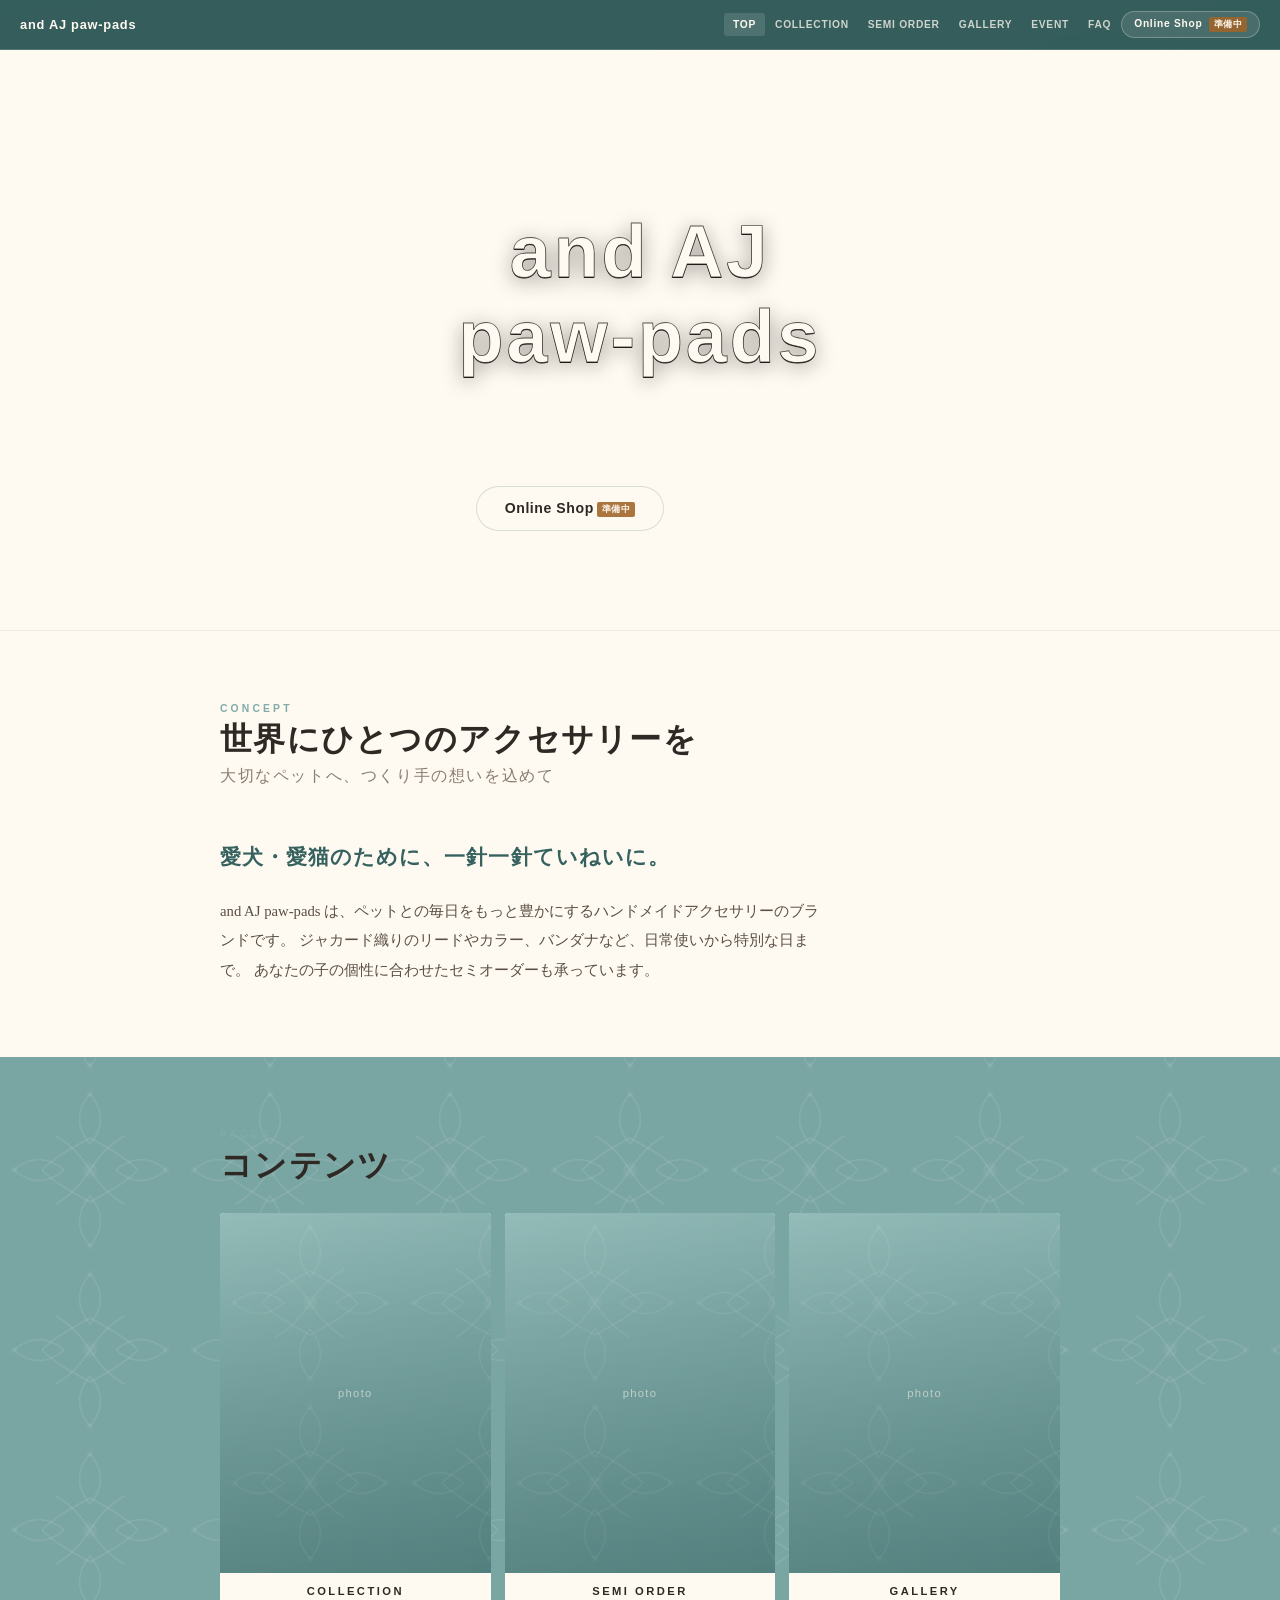
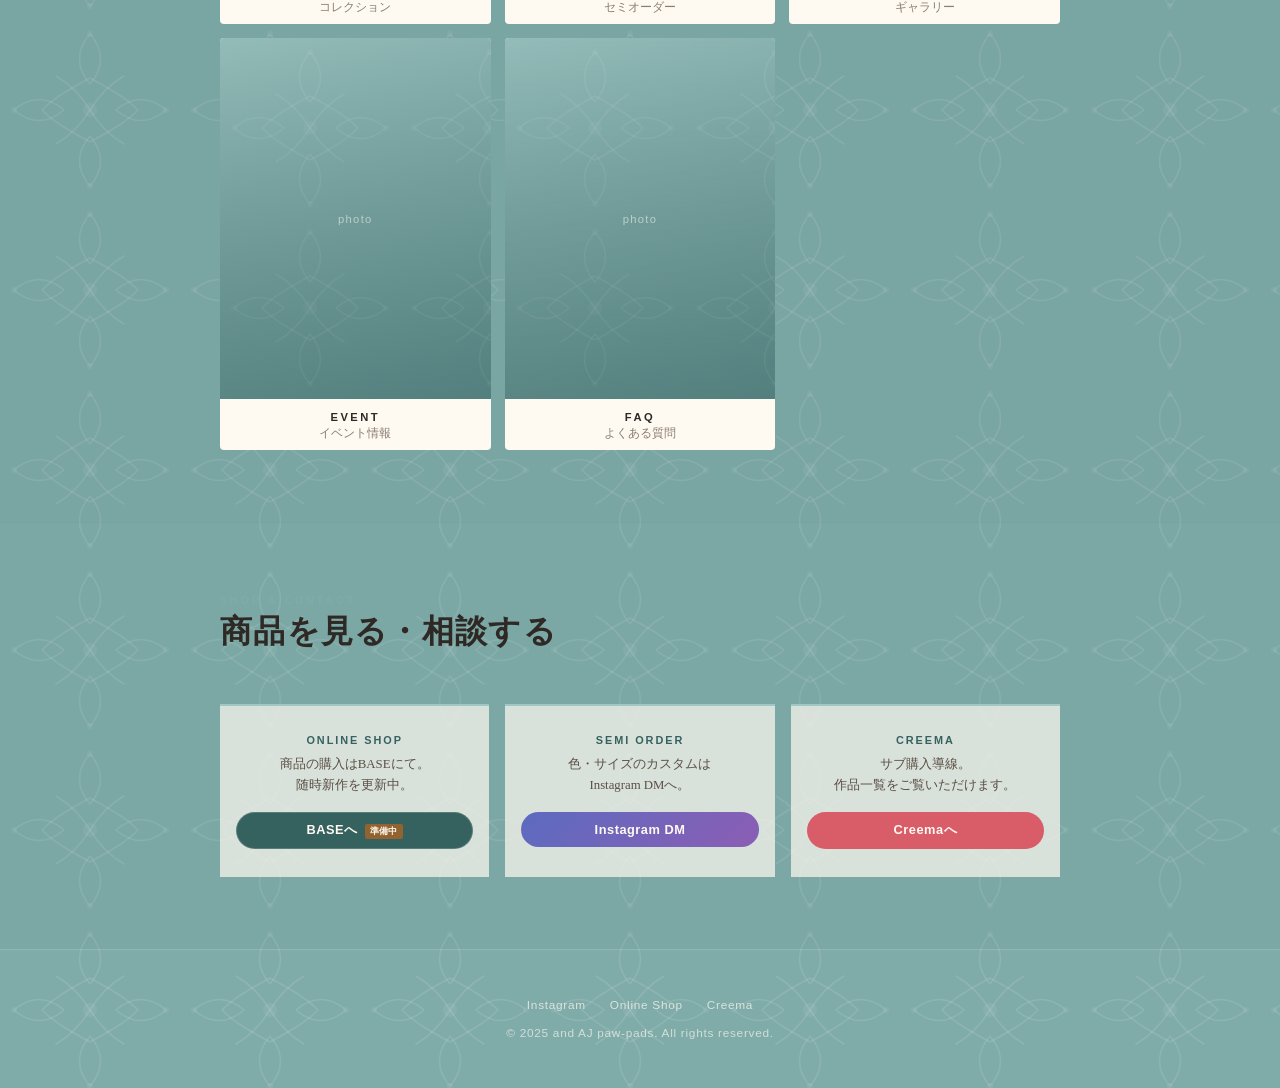
==== commit 987c6a73: "redesign: multi-page brand site - remove heavy frames and section bands - Split single page into 6 p" ====
--- a/index.html
+++ b/index.html
@@ -1,269 +1,140 @@
-<!doctype html>
+<!DOCTYPE html>
 <html lang="ja">
 <head>
-  <meta charset="UTF-8" />
-  <meta name="viewport" content="width=device-width, initial-scale=1.0" />
-  <meta name="description" content="and AJ paw-pads — 愛犬・愛猫のためのハンドメイドアクセサリー。" />
-  <meta property="og:title" content="and AJ paw-pads" />
-  <meta property="og:description" content="うちの子とのお出かけ時間を、もっと可愛く、もっと特別に。" />
-  <meta property="og:type" content="website" />
-  <title>and AJ paw-pads | handmade pet accessories</title>
-  <link rel="stylesheet" href="assets/css/style.css" />
+  <meta charset="UTF-8">
+  <meta name="viewport" content="width=device-width, initial-scale=1">
+  <meta name="description" content="and AJ paw-pads — 愛犬・愛猫のためのハンドメイドアクセサリー。首輪・リード・バンダナ・チャームなど。">
+  <meta property="og:title" content="and AJ paw-pads">
+  <meta property="og:description" content="あなたの大切な家族に、特別なおしゃれを。ひとつひとつ、手仕事で。">
+  <meta property="og:type" content="website">
+  <title>and AJ paw-pads | ハンドメイドペットアクセサリー</title>
+  <link rel="stylesheet" href="assets/css/style.css">
 </head>
 <body>
 
-  <!-- ══ Nav ══ -->
-  <nav class="site-nav" aria-label="メインナビゲーション">
-    <a class="nav-logo" href="#top">and AJ paw-pads</a>
-    <ul class="nav-links">
-      <li><a href="#concept">CONCEPT</a></li>
-      <li><a href="#collection">COLLECTION</a></li>
-      <li><a href="#maker">MAKER</a></li>
-      <li><a href="#order">ORDER</a></li>
-      <li><a href="#gallery">GALLERY</a></li>
-      <li><a href="#faq">FAQ</a></li>
-      <li><a class="nav-shop" href="https://andajpawpads.base.shop/" target="_blank" rel="noopener">Online Shop <span class="badge-pending">準備中</span></a></li>
-    </ul>
-  </nav>
+<nav class="site-nav">
+  <a class="nav-logo" href="index.html">and AJ paw-pads</a>
+  <ul class="nav-links">
+    <li><a href="index.html" class="active">TOP</a></li>
+    <li><a href="collection.html">COLLECTION</a></li>
+    <li><a href="semi-order.html">SEMI ORDER</a></li>
+    <li><a href="gallery.html">GALLERY</a></li>
+    <li><a href="event.html">EVENT</a></li>
+    <li><a href="faq.html">FAQ</a></li>
+    <li><a class="nav-shop" href="https://andajpawpads.base.shop/" target="_blank" rel="noopener">Online Shop <span class="badge-pending">準備中</span></a></li>
+  </ul>
+</nav>
 
-  <!-- ══ Hero ══ -->
-  <header class="hero" id="top">
-    <div class="hero-inner">
-      <p class="eyebrow">handmade pet accessories</p>
-      <h1>and AJ paw-pads</h1>
-      <p class="catch">うちの子とのお出かけ時間を、<br>もっと可愛く、もっと特別に。</p>
-      <div class="cta">
-        <a class="btn btn-shop" href="https://andajpawpads.base.shop/" target="_blank" rel="noopener">🛒 Online Shop</a>
-        <a class="btn btn-instagram" href="https://www.instagram.com/and.aj.pawpads" target="_blank" rel="noopener">📷 Instagram</a>
+<!-- Hero -->
+<section class="hero">
+  <div class="hero-inner">
+    <span class="eyebrow">Handmade Pet Accessories</span>
+    <h1>and AJ<br>paw-pads</h1>
+    <p class="catch">
+      あなたの大切な家族に、特別なおしゃれを。<br>
+      ひとつひとつ、手仕事で。
+    </p>
+    <div class="cta">
+      <a class="btn btn-primary" href="https://andajpawpads.base.shop/" target="_blank" rel="noopener">Online Shop<span class="badge-pending">準備中</span></a>
+      <a class="btn btn-outline" href="https://www.instagram.com/and.aj.pawpads" target="_blank" rel="noopener">Instagram</a>
+    </div>
+  </div>
+</section>
+
+<!-- Concept -->
+<section>
+  <div class="section-inner">
+    <div class="concept-block">
+      <span class="section-eyebrow">Concept</span>
+      <h2 class="section-title">世界にひとつのアクセサリーを<span class="sub">大切なペットへ、つくり手の想いを込めて</span></h2>
+      <p class="concept-lead">愛犬・愛猫のために、一針一針ていねいに。</p>
+      <p class="concept-body">
+        and AJ paw-pads は、ペットとの毎日をもっと豊かにするハンドメイドアクセサリーのブランドです。
+        ジャカード織りのリードやカラー、バンダナなど、日常使いから特別な日まで。
+        あなたの子の個性に合わせたセミオーダーも承っています。
+      </p>
+    </div>
+  </div>
+</section>
+
+<!-- Page Cards -->
+<section class="section-pagecards">
+  <div class="section-inner">
+    <span class="section-eyebrow">Pages</span>
+    <h2 class="section-title" style="margin-bottom:.8em">コンテンツ</h2>
+    <div class="page-card-grid">
+      <a class="page-card" href="collection.html">
+        <div class="page-card-image">photo</div>
+        <div class="page-card-label">
+          <span class="page-card-en">Collection</span>
+          <span class="page-card-ja">コレクション</span>
+        </div>
+      </a>
+      <a class="page-card" href="semi-order.html">
+        <div class="page-card-image">photo</div>
+        <div class="page-card-label">
+          <span class="page-card-en">Semi Order</span>
+          <span class="page-card-ja">セミオーダー</span>
+        </div>
+      </a>
+      <a class="page-card" href="gallery.html">
+        <div class="page-card-image">photo</div>
+        <div class="page-card-label">
+          <span class="page-card-en">Gallery</span>
+          <span class="page-card-ja">ギャラリー</span>
+        </div>
+      </a>
+      <a class="page-card" href="event.html">
+        <div class="page-card-image">photo</div>
+        <div class="page-card-label">
+          <span class="page-card-en">Event</span>
+          <span class="page-card-ja">イベント情報</span>
+        </div>
+      </a>
+      <a class="page-card" href="faq.html">
+        <div class="page-card-image">photo</div>
+        <div class="page-card-label">
+          <span class="page-card-en">FAQ</span>
+          <span class="page-card-ja">よくある質問</span>
+        </div>
+      </a>
+    </div>
+  </div>
+</section>
+
+<!-- Shop / Contact -->
+<section class="shop-cta-section">
+  <div class="section-inner">
+    <span class="section-eyebrow">Shop &amp; Contact</span>
+    <h2 class="section-title">商品を見る・相談する</h2>
+    <div class="shop-cta-grid">
+      <div class="shop-cta-item">
+        <span class="shop-cta-label">Online Shop</span>
+        <p class="shop-cta-desc">商品の購入はBASEにて。<br>随時新作を更新中。</p>
+        <a class="btn btn-shop btn-sm" href="https://andajpawpads.base.shop/" target="_blank" rel="noopener">BASEへ <span class="badge-pending">準備中</span></a>
       </div>
-      <span class="notice-pending">※ BASEショップは開設準備中です</span>
+      <div class="shop-cta-item">
+        <span class="shop-cta-label">Semi Order</span>
+        <p class="shop-cta-desc">色・サイズのカスタムは<br>Instagram DMへ。</p>
+        <a class="btn btn-instagram btn-sm" href="https://www.instagram.com/and.aj.pawpads" target="_blank" rel="noopener">Instagram DM</a>
+      </div>
+      <div class="shop-cta-item">
+        <span class="shop-cta-label">Creema</span>
+        <p class="shop-cta-desc">サブ購入導線。<br>作品一覧をご覧いただけます。</p>
+        <a class="btn btn-creema btn-sm" href="https://www.creema.jp/c/and_aj_pawpads" target="_blank" rel="noopener">Creemaへ</a>
+      </div>
     </div>
-  </header>
+  </div>
+</section>
 
-  <!-- ══ News Bar ══ -->
-  <aside class="news-bar">
-    <div class="news-bar-inner">
-      <span class="news-bar-label">NEWS</span>
-      <ul class="news-list">
-        <li class="news-item">BASEショップ開設準備中 — 開設後にお知らせします</li>
-        <li class="news-item">次回出店 &amp; オーダー情報は <a href="https://www.instagram.com/and.aj.pawpads" target="_blank" rel="noopener">Instagram</a> にて</li>
-      </ul>
-    </div>
-  </aside>
-
-  <main>
-
-    <!-- ── CONCEPT ── -->
-    <section id="concept">
-      <h2 class="section-heading">ブランドコンセプト<span class="en">CONCEPT</span></h2>
-      <div class="section-inner">
-        <div class="section-body">
-          <p class="concept-lead">「うちの子とのお出かけ時間を、<br>もっと可愛く、もっと特別に。」</p>
-          <p class="concept-body">
-            首輪ひとつ、マットひとつ。愛するペットと過ごす日々に、ちいさな特別をプラスするハンドメイドアクセサリーショップです。
-          </p>
-        </div>
-      </div>
-    </section>
-
-    <!-- ── COLLECTION ── -->
-    <section id="collection">
-      <h2 class="section-heading">商品ラインナップ<span class="en">COLLECTION</span></h2>
-      <div class="section-inner">
-        <div class="section-body">
-          <div class="collection-grid">
-            <div class="collection-card">
-              <div class="collection-card-image">
-                <!-- <img src="assets/images/col-collar.jpg" alt="首輪・チョーカー"> -->
-              </div>
-              <span class="collection-card-name">首輪・チョーカー</span>
-            </div>
-            <div class="collection-card">
-              <div class="collection-card-image">
-                <!-- <img src="assets/images/col-mat.jpg" alt="カフェマット"> -->
-              </div>
-              <span class="collection-card-name">カフェマット</span>
-            </div>
-            <div class="collection-card">
-              <div class="collection-card-image">
-                <!-- <img src="assets/images/col-pouch.jpg" alt="マナーポーチ"> -->
-              </div>
-              <span class="collection-card-name">マナーポーチ</span>
-            </div>
-            <div class="collection-card">
-              <div class="collection-card-image">
-                <!-- <img src="assets/images/col-seasonal.jpg" alt="季節限定・撮影小物"> -->
-              </div>
-              <span class="collection-card-name">季節限定・撮影小物</span>
-            </div>
-            <div class="collection-card">
-              <div class="collection-card-image">
-                <!-- <img src="assets/images/col-order.jpg" alt="オーダー品"> -->
-              </div>
-              <span class="collection-card-name">オーダー品</span>
-            </div>
-          </div>
-          <p class="collection-note">
-            ご購入は <a href="https://andajpawpads.base.shop/" target="_blank" rel="noopener">Online Shop（BASE・準備中）</a> または <a href="https://www.creema.jp/c/and_aj_pawpads" target="_blank" rel="noopener" style="color:#c44d5a;">Creema</a> にて
-          </p>
-        </div>
-      </div>
-    </section>
-
-    <!-- ── MAKER'S MESSAGE ── -->
-    <section id="maker">
-      <h2 class="section-heading">作り手より<span class="en">MAKER'S MESSAGE</span></h2>
-      <div class="section-inner">
-        <div class="section-body">
-          <div class="maker-inner">
-            <div class="maker-photo">
-              <!-- <img src="assets/images/maker.jpg" alt="作り手"> -->
-            </div>
-            <div class="maker-text">
-              <p class="maker-quote">
-                愛するペットと過ごす時間を、<br>ほんの少し、特別にしたくて。
-              </p>
-              <p class="maker-body">
-                ひとつひとつ手で仕立てたアイテムが、うちの子の毎日に溶け込んでくれたら嬉しいです。
-                サイズや色のご相談は Instagram DM よりお気軽にどうぞ。
-              </p>
-            </div>
-          </div>
-        </div>
-      </div>
-    </section>
-
-    <!-- ── SEMI ORDER ── -->
-    <section id="order">
-      <h2 class="section-heading">オーダー・カスタマイズ<span class="en">SEMI ORDER</span></h2>
-      <div class="section-inner">
-        <div class="section-body">
-          <p class="semi-order-tagline">うちの子だけの、特別な一点を。</p>
-          <ul class="semi-order-list">
-            <li>サイズ変更・カラーオーダー</li>
-            <li>多頭飼いのおそろいセット</li>
-            <li>記念撮影用・ギフト向けのご相談</li>
-          </ul>
-          <a class="btn btn-instagram" href="https://www.instagram.com/and.aj.pawpads" target="_blank" rel="noopener">Instagram DM で相談する →</a>
-        </div>
-      </div>
-    </section>
-
-    <!-- ── GALLERY ── -->
-    <section id="gallery">
-      <h2 class="section-heading">ギャラリー<span class="en">GALLERY</span></h2>
-      <div class="section-inner">
-        <div class="section-body">
-          <div class="gallery">
-            <div class="gallery-item">
-              <!-- <img src="assets/images/gallery-01.jpg" alt="お客様写真 1"> -->
-            </div>
-            <div class="gallery-item">
-              <!-- <img src="assets/images/gallery-02.jpg" alt="お客様写真 2"> -->
-            </div>
-            <div class="gallery-item">
-              <!-- <img src="assets/images/gallery-03.jpg" alt="お客様写真 3"> -->
-            </div>
-            <div class="gallery-item">
-              <!-- <img src="assets/images/gallery-04.jpg" alt="お客様写真 4"> -->
-            </div>
-          </div>
-          <p class="section-note" style="text-align:center; margin-top:16px;">
-            <a href="https://www.instagram.com/and.aj.pawpads" target="_blank" rel="noopener">Instagram</a> でも随時更新中
-          </p>
-        </div>
-      </div>
-    </section>
-
-    <!-- ── EVENTS ── -->
-    <section id="events">
-      <h2 class="section-heading">イベント出店情報<span class="en">EVENTS</span></h2>
-      <div class="section-inner">
-        <div class="section-body">
-          <div class="event-card">
-            <div class="event-date">
-              <span class="event-badge">出店予定（調整中）</span>
-              2026年6月14日（日）
-            </div>
-            <p class="event-name">わんにゃんマルシェ東京</p>
-          </div>
-          <p class="section-note">
-            最新の出店情報は <a href="https://www.instagram.com/and.aj.pawpads" target="_blank" rel="noopener">Instagram</a> でお知らせします。
-          </p>
-        </div>
-      </div>
-    </section>
-
-    <!-- ── FAQ ── -->
-    <section id="faq">
-      <h2 class="section-heading">よくある質問<span class="en">FAQ</span></h2>
-      <div class="section-inner">
-        <div class="section-body">
-          <div class="faq-list">
-            <details class="faq-item">
-              <summary class="faq-q">購入はどこからできますか？</summary>
-              <p class="faq-a"><a href="https://andajpawpads.base.shop/" target="_blank" rel="noopener">BASEショップ</a>（開設準備中）または <a href="https://www.creema.jp/c/and_aj_pawpads" target="_blank" rel="noopener">Creema</a>・イベント会場にてご購入いただけます。</p>
-            </details>
-            <details class="faq-item">
-              <summary class="faq-q">サイズ変更・カスタマイズはできますか？</summary>
-              <p class="faq-a">はい。<a href="https://www.instagram.com/and.aj.pawpads" target="_blank" rel="noopener">Instagram DM</a> よりご相談ください。</p>
-            </details>
-            <details class="faq-item">
-              <summary class="faq-q">オーダー相談はどこからできますか？</summary>
-              <p class="faq-a"><a href="https://www.instagram.com/and.aj.pawpads" target="_blank" rel="noopener">Instagram DM</a> よりお気軽にどうぞ。</p>
-            </details>
-            <details class="faq-item">
-              <summary class="faq-q">次のイベント出店はいつですか？</summary>
-              <p class="faq-a"><a href="https://www.instagram.com/and.aj.pawpads" target="_blank" rel="noopener">Instagram</a> でお知らせしています。</p>
-            </details>
-          </div>
-        </div>
-      </div>
-    </section>
-
-    <!-- ── CONTACT ── -->
-    <section id="contact">
-      <h2 class="section-heading">購入・お問い合わせ<span class="en">CONTACT</span></h2>
-      <div class="section-inner">
-        <div class="section-body">
-          <div class="contact-grid">
-            <div class="contact-card">
-              <span class="contact-label">Online Shop</span>
-              <p class="contact-desc">商品一覧・お支払いはBASEへ</p>
-              <a class="btn btn-shop btn-sm" href="https://andajpawpads.base.shop/" target="_blank" rel="noopener">BASE ショップへ</a>
-              <span class="card-notice">※ 開設準備中</span>
-            </div>
-            <div class="contact-card">
-              <span class="contact-label">Instagram DM</span>
-              <p class="contact-desc">オーダー・カスタマイズ相談</p>
-              <a class="btn btn-instagram btn-sm" href="https://www.instagram.com/and.aj.pawpads" target="_blank" rel="noopener">DM で相談する</a>
-            </div>
-            <div class="contact-card">
-              <span class="contact-label">Creema</span>
-              <p class="contact-desc">カード・コンビニ払い対応</p>
-              <a class="btn btn-creema btn-sm" href="https://www.creema.jp/c/and_aj_pawpads" target="_blank" rel="noopener">Creema で購入</a>
-            </div>
-            <div class="contact-card">
-              <span class="contact-label">Instagram</span>
-              <p class="contact-desc">新作・イベント情報を発信中</p>
-              <a class="btn btn-primary btn-sm" href="https://www.instagram.com/and.aj.pawpads" target="_blank" rel="noopener">フォローする</a>
-            </div>
-          </div>
-        </div>
-      </div>
-    </section>
-
-  </main>
-
-  <!-- ══ Footer ══ -->
-  <footer>
-    <div class="footer-links">
-      <a href="https://andajpawpads.base.shop/" target="_blank" rel="noopener">Online Shop</a>
-      <a href="https://www.instagram.com/and.aj.pawpads" target="_blank" rel="noopener">Instagram</a>
-      <a href="https://www.creema.jp/c/and_aj_pawpads" target="_blank" rel="noopener">Creema</a>
-    </div>
-    <p>&copy; 2026 and AJ paw-pads. All rights reserved.</p>
-  </footer>
+<footer>
+  <div class="footer-links">
+    <a href="https://www.instagram.com/and.aj.pawpads" target="_blank" rel="noopener">Instagram</a>
+    <a href="https://andajpawpads.base.shop/" target="_blank" rel="noopener">Online Shop</a>
+    <a href="https://www.creema.jp/c/and_aj_pawpads" target="_blank" rel="noopener">Creema</a>
+  </div>
+  <p>&copy; 2025 and AJ paw-pads. All rights reserved.</p>
+</footer>
 
 </body>
 </html>
--- a/assets/css/style.css
+++ b/assets/css/style.css
@@ -1,5 +1,5 @@
 /* ============================================================
-   and AJ paw-pads — Official Site CSS  (brand-atmosphere)
+   and AJ paw-pads — Official Site CSS
    Color: jacquard-teal (#7faba9 family)
    ============================================================ */
 
@@ -14,17 +14,10 @@
   --ink:          #2f2925;
   --ink-light:    #5a4f44;
   --ink-muted:    #8a7d72;
-  --section-max:  820px;
-
-  --ribbon-pattern:
-    repeating-linear-gradient(90deg,
-      rgba(255,250,241,.28) 0 2px, transparent 2px 9px,
-      rgba(76,125,122,.34) 9px 12px, transparent 12px 22px),
-    repeating-linear-gradient(0deg,
-      rgba(255,250,241,.2) 0 2px, transparent 2px 18px),
-    linear-gradient(180deg, #8bb8b6, #7faba9 58%, #6f9d9a);
-
-  --jacquard: url("data:image/svg+xml,%3Csvg xmlns='http://www.w3.org/2000/svg' width='180' height='180' viewBox='0 0 180 180'%3E%3Crect width='180' height='180' fill='none'/%3E%3Cg fill='none' stroke='%23ffffff' stroke-opacity='.34' stroke-width='1.5' stroke-linecap='round' stroke-linejoin='round'%3E%3Cpath d='M90 14 C104 30 104 48 90 64 C76 48 76 30 90 14Z'/%3E%3Cpath d='M90 166 C104 150 104 132 90 116 C76 132 76 150 90 166Z'/%3E%3Cpath d='M14 90 C30 76 48 76 64 90 C48 104 30 104 14 90Z'/%3E%3Cpath d='M166 90 C150 76 132 76 116 90 C132 104 150 104 166 90Z'/%3E%3Cpath d='M90 58 C112 70 126 78 138 90 C126 102 112 110 90 122 C68 110 54 102 42 90 C54 78 68 70 90 58Z'/%3E%3Cpath d='M56 56 C70 64 80 74 90 90 C100 74 110 64 124 56'/%3E%3Cpath d='M56 124 C70 116 80 106 90 90 C100 106 110 116 124 124'/%3E%3C/g%3E%3Cg fill='%23ffffff' fill-opacity='.16'%3E%3Ccircle cx='90' cy='90' r='7'/%3E%3Ccircle cx='90' cy='14' r='3'/%3E%3Ccircle cx='90' cy='166' r='3'/%3E%3Ccircle cx='14' cy='90' r='3'/%3E%3Ccircle cx='166' cy='90' r='3'/%3E%3C/g%3E%3C/svg%3E");
+  --section-max:  840px;
+
+  /* Jacquard pattern — lighter opacity for body background texture */
+  --jacquard: url("data:image/svg+xml,%3Csvg xmlns='http://www.w3.org/2000/svg' width='180' height='180' viewBox='0 0 180 180'%3E%3Crect width='180' height='180' fill='none'/%3E%3Cg fill='none' stroke='%23ffffff' stroke-opacity='.11' stroke-width='1.5' stroke-linecap='round' stroke-linejoin='round'%3E%3Cpath d='M90 14 C104 30 104 48 90 64 C76 48 76 30 90 14Z'/%3E%3Cpath d='M90 166 C104 150 104 132 90 116 C76 132 76 150 90 166Z'/%3E%3Cpath d='M14 90 C30 76 48 76 64 90 C48 104 30 104 14 90Z'/%3E%3Cpath d='M166 90 C150 76 132 76 116 90 C132 104 150 104 166 90Z'/%3E%3Cpath d='M90 58 C112 70 126 78 138 90 C126 102 112 110 90 122 C68 110 54 102 42 90 C54 78 68 70 90 58Z'/%3E%3Cpath d='M56 56 C70 64 80 74 90 90 C100 74 110 64 124 56'/%3E%3Cpath d='M56 124 C70 116 80 106 90 90 C100 106 110 116 124 124'/%3E%3C/g%3E%3Cg fill='%23ffffff' fill-opacity='.06'%3E%3Ccircle cx='90' cy='90' r='7'/%3E%3Ccircle cx='90' cy='14' r='3'/%3E%3Ccircle cx='90' cy='166' r='3'/%3E%3Ccircle cx='14' cy='90' r='3'/%3E%3Ccircle cx='166' cy='90' r='3'/%3E%3C/g%3E%3C/svg%3E");
 }
 
 /* ── Base ── */
@@ -33,19 +26,17 @@
 body {
   margin: 0;
   font-family: "Hiragino Mincho ProN", "Yu Mincho", Georgia, serif;
-  background:
-    var(--jacquard),
-    radial-gradient(circle at 50% 0%, rgba(255,250,241,.42), transparent 28rem),
-    linear-gradient(180deg, #9fc8c5 0%, #7faba9 46%, #6d9b98 100%);
-  background-size: 180px 180px, auto, auto;
-  background-repeat: repeat, no-repeat, no-repeat;
+  background-color: #7faba9;
+  background-image: var(--jacquard), linear-gradient(170deg, #a5cbc8 0%, #7faba9 45%, #6a9896 100%);
+  background-size: 180px 180px, 100% 800px;
+  background-repeat: repeat, no-repeat;
   color: var(--ink);
   min-height: 100vh;
   -webkit-font-smoothing: antialiased;
   text-rendering: optimizeLegibility;
 }
 
-/* ── Sticky Nav ── */
+/* ── Nav ── */
 .site-nav {
   position: sticky;
   top: 0;
@@ -53,31 +44,30 @@
   display: flex;
   align-items: center;
   justify-content: space-between;
-  padding: 0 24px;
-  height: 52px;
-  background: linear-gradient(90deg, rgba(72,121,118,.97), rgba(127,171,169,.94));
-  backdrop-filter: blur(10px);
-  border-bottom: 1px solid rgba(255,250,241,.28);
-  box-shadow: 0 2px 16px rgba(55,88,86,.22);
+  padding: 0 20px;
+  height: 50px;
+  background: rgba(47,88,86,.95);
+  backdrop-filter: blur(12px);
+  -webkit-backdrop-filter: blur(12px);
+  border-bottom: 1px solid rgba(255,250,241,.15);
 }
 
 .nav-logo {
   font-family: "Hiragino Maru Gothic ProN", "Yu Gothic", "Meiryo", sans-serif;
   font-weight: 900;
-  font-size: .85rem;
+  font-size: .8rem;
   color: var(--cream);
   text-decoration: none;
-  letter-spacing: .04em;
-  -webkit-text-stroke: .3px rgba(15,13,12,.7);
-  text-shadow: 0 1px 4px rgba(0,0,0,.5);
+  letter-spacing: .06em;
   white-space: nowrap;
   flex-shrink: 0;
+  margin-right: 12px;
 }
 
 .nav-links {
   display: flex;
   align-items: center;
-  gap: 2px;
+  gap: 1px;
   list-style: none;
   margin: 0;
   padding: 0;
@@ -87,532 +77,556 @@
   display: block;
   padding: 6px 9px;
   font-family: "Hiragino Maru Gothic ProN", "Yu Gothic", "Meiryo", sans-serif;
-  font-size: .67rem;
+  font-size: .64rem;
   font-weight: 700;
-  color: rgba(255,250,241,.86);
+  color: rgba(255,250,241,.76);
   text-decoration: none;
-  border-radius: 999px;
-  letter-spacing: .06em;
-  transition: background .16s, color .16s;
+  border-radius: 3px;
+  letter-spacing: .07em;
+  transition: background .15s, color .15s;
   white-space: nowrap;
 }
 
-.nav-links a:hover { background: rgba(255,250,241,.16); color: var(--cream); }
+.nav-links a:hover,
+.nav-links a.active {
+  background: rgba(255,250,241,.13);
+  color: var(--cream);
+}
 
 .nav-shop {
-  background: linear-gradient(135deg, var(--cream), #e5d9c7) !important;
-  color: var(--ink) !important;
+  background: rgba(255,250,241,.1) !important;
+  border: 1px solid rgba(255,250,241,.26) !important;
+  color: var(--cream) !important;
   font-weight: 900 !important;
-  border: 1px solid rgba(255,255,255,.5);
-  box-shadow: inset 0 0 0 1px rgba(76,125,122,.2);
-  font-size: .7rem !important;
-}
-
-.nav-shop:hover { background: var(--cream) !important; color: var(--teal-dark) !important; }
-
-/* ── Pending badge ── */
+  border-radius: 999px !important;
+  padding: 5px 12px !important;
+}
+
+.nav-shop:hover {
+  background: rgba(255,250,241,.18) !important;
+  color: var(--cream) !important;
+}
+
 .badge-pending {
   display: inline-block;
   background: rgba(160,100,40,.88);
   color: var(--cream);
-  font-size: .58rem;
-  font-family: "Hiragino Maru Gothic ProN", "Yu Gothic", sans-serif;
-  padding: 2px 5px;
-  border-radius: 999px;
-  letter-spacing: .04em;
+  font-size: .56rem;
+  padding: 1px 5px;
+  border-radius: 2px;
   vertical-align: middle;
   margin-left: 3px;
-}
-
-.notice-pending {
-  display: block;
-  font-size: .7rem;
-  font-family: "Hiragino Maru Gothic ProN", "Yu Gothic", "Meiryo", sans-serif;
-  color: rgba(255,250,241,.68);
-  margin-top: 10px;
-  letter-spacing: .03em;
-  text-shadow: 0 1px 4px rgba(0,0,0,.45);
-}
-
-/* ── Hero ── */
+  letter-spacing: .04em;
+}
+
+/* ── Hero (index.html) ── */
 .hero {
-  position: relative;
-  min-height: clamp(580px, 88vh, 920px);
-  padding: 80px 96px 72px;
+  min-height: 580px;
+  padding: 96px 24px 80px;
   text-align: center;
-  overflow: hidden;
   display: grid;
   place-items: center;
-  background:
-    linear-gradient(rgba(127,171,169,.06), rgba(111,157,154,.12)),
-    var(--jacquard),
-    radial-gradient(circle at 50% 35%, rgba(255,250,241,.5), transparent 15rem),
-    linear-gradient(145deg, #a7cbc8, #7faba9 55%, #689693);
-  background-size: auto, 190px 190px, auto, auto;
-  background-repeat: no-repeat, repeat, no-repeat, no-repeat;
-  border-bottom: 1px solid rgba(255,250,241,.55);
-}
-
-.hero::before,
-.hero::after {
-  content: "";
-  position: absolute;
-  top: 16px; bottom: 16px;
-  width: 64px;
-  background: var(--ribbon-pattern);
-  background-size: 64px auto;
-  border-left: 1px solid rgba(255,250,241,.44);
-  border-right: 1px solid rgba(76,125,122,.36);
-  box-shadow: 0 12px 32px rgba(55,88,86,.28);
-  opacity: .88;
-}
-
-.hero::before { left: 16px; }
-.hero::after  { right: 16px; }
-.hero > * { position: relative; z-index: 1; }
-.hero-inner { display: grid; gap: 0; }
+}
+
+.hero-inner {
+  display: grid;
+  gap: 20px;
+  max-width: 560px;
+  width: 100%;
+}
 
 .eyebrow {
   display: inline-block;
-  justify-self: center;
-  padding: 6px 18px;
-  letter-spacing: .24em;
+  font-family: "Hiragino Maru Gothic ProN", "Yu Gothic", "Meiryo", sans-serif;
+  font-size: .67rem;
+  font-weight: 700;
+  letter-spacing: .26em;
   text-transform: uppercase;
-  color: var(--teal-dark);
-  background: rgba(255,250,241,.84);
+  color: rgba(255,250,241,.88);
+  background: rgba(255,250,241,.1);
+  border: 1px solid rgba(255,250,241,.28);
   border-radius: 999px;
-  font-size: .68rem;
-  font-family: "Hiragino Maru Gothic ProN", "Yu Gothic", "Meiryo", sans-serif;
+  padding: 5px 18px;
 }
 
 h1 {
   font-family: "Hiragino Maru Gothic ProN", "Yu Gothic", "Meiryo", sans-serif;
-  font-size: clamp(2rem, 12vw, 4.4rem);
-  font-weight: 900;
-  color: var(--cream);
-  margin: .3em 0;
+  font-size: clamp(2.2rem, 12vw, 4.6rem);
+  font-weight: 900;
+  color: var(--cream);
+  margin: 0;
   letter-spacing: .04em;
-  -webkit-text-stroke: 1.2px rgba(18,15,13,.9);
   text-shadow:
-    0 2px 0 rgba(18,15,13,.95),
-    1px 1px 0 rgba(18,15,13,.9),
-    -1px 1px 0 rgba(18,15,13,.9),
-    1px -1px 0 rgba(18,15,13,.9),
-    -1px -1px 0 rgba(18,15,13,.9),
-    0 5px 16px rgba(0,0,0,.82),
-    0 0 26px rgba(255,250,241,.18);
+    0 1px 0 rgba(18,15,13,.9),
+    0 4px 20px rgba(0,0,0,.38);
+  -webkit-text-stroke: .8px rgba(18,15,13,.7);
 }
 
 .catch {
   font-family: "Hiragino Maru Gothic ProN", "Yu Gothic", "Meiryo", sans-serif;
-  font-size: clamp(.9rem, 3vw, 1.1rem);
-  font-weight: 800;
-  color: var(--cream);
+  font-size: clamp(.88rem, 2.4vw, 1.05rem);
+  font-weight: 500;
+  color: rgba(255,250,241,.84);
   line-height: 2;
-  letter-spacing: .06em;
-  margin-bottom: 2em;
-  -webkit-text-stroke: .3px rgba(18,15,13,.86);
-  text-shadow:
-    0 1px 0 rgba(18,15,13,.95),
-    1px 1px 0 rgba(18,15,13,.8),
-    -1px 1px 0 rgba(18,15,13,.8),
-    0 3px 12px rgba(0,0,0,.82);
-}
-
-/* ── CTA Buttons ── */
+  letter-spacing: .07em;
+  margin: 0;
+}
+
+/* ── Page Hero (sub-pages) ── */
+.page-hero {
+  min-height: 220px;
+  padding: 56px 24px 48px;
+  text-align: center;
+  display: grid;
+  place-items: center;
+}
+
+.page-hero-inner { display: grid; gap: 8px; }
+
+.page-hero-title {
+  font-family: "Hiragino Maru Gothic ProN", "Yu Gothic", "Meiryo", sans-serif;
+  font-size: clamp(1.7rem, 9vw, 3.2rem);
+  font-weight: 900;
+  color: var(--cream);
+  margin: 0;
+  letter-spacing: .14em;
+  text-shadow: 0 2px 18px rgba(0,0,0,.3);
+  -webkit-text-stroke: .6px rgba(18,15,13,.6);
+}
+
+.page-hero-sub {
+  font-size: .76rem;
+  color: rgba(255,250,241,.65);
+  letter-spacing: .2em;
+  font-family: "Hiragino Maru Gothic ProN", "Yu Gothic", "Meiryo", sans-serif;
+  margin: 0;
+}
+
+/* ── Buttons ── */
 .cta {
   display: flex;
   flex-wrap: wrap;
-  gap: 12px;
+  gap: 10px;
   justify-content: center;
 }
 
 .btn {
   display: inline-block;
-  padding: 13px 26px;
+  padding: 13px 28px;
   font-family: "Hiragino Maru Gothic ProN", "Yu Gothic", "Meiryo", sans-serif;
   font-size: .88rem;
   font-weight: 800;
   text-decoration: none;
   border-radius: 999px;
-  border: 1px solid rgba(255,255,255,.45);
-  transition: transform .15s, box-shadow .15s, filter .15s;
+  border: 1px solid transparent;
+  transition: transform .15s, opacity .15s;
   cursor: pointer;
   letter-spacing: .04em;
-}
-
-.btn:hover { transform: translateY(-2px); box-shadow: 0 6px 20px rgba(0,0,0,.22); }
+  white-space: nowrap;
+}
+
+.btn:hover { transform: translateY(-2px); opacity: .88; }
 .btn:active { transform: translateY(0); }
 
 .btn-primary {
   color: var(--ink);
-  background: linear-gradient(135deg, #fffaf1, #e5d9c7);
-  box-shadow: inset 0 0 0 1px rgba(76,125,122,.2), 0 3px 10px rgba(0,0,0,.18);
+  background: var(--cream);
+  border-color: rgba(76,125,122,.22);
 }
 
 .btn-shop {
   color: var(--cream);
-  background: linear-gradient(135deg, #3a7370, #4c897d);
-  border-color: rgba(255,250,241,.3);
-  box-shadow: 0 3px 12px rgba(0,0,0,.24);
-}
-
-.btn-shop:hover { filter: brightness(1.12); }
+  background: var(--teal-dark);
+  border-color: rgba(255,250,241,.18);
+}
 
 .btn-instagram {
   color: var(--cream);
-  background: linear-gradient(135deg, #5c6bc0, #7b5ea7);
-  border-color: rgba(255,250,241,.2);
-  box-shadow: 0 3px 10px rgba(0,0,0,.2);
+  background: linear-gradient(135deg, #5c6bc0, #8b5eb4);
 }
 
 .btn-creema {
   color: var(--cream);
-  background: linear-gradient(135deg, #e25c6a, #c44d5a);
-  border-color: rgba(255,250,241,.2);
-  box-shadow: 0 3px 10px rgba(0,0,0,.2);
-}
-
-.btn-sm { padding: 9px 20px; font-size: .82rem; }
-
-/* ── News Bar ── */
-.news-bar {
-  background: rgba(255,250,241,.36);
-  border-bottom: 1px solid rgba(76,125,122,.16);
-}
-
-.news-bar-inner {
+  background: #d95c69;
+}
+
+.btn-outline {
+  color: var(--cream);
+  background: rgba(255,250,241,.1);
+  border-color: rgba(255,250,241,.36);
+}
+
+.btn-sm {
+  padding: 9px 20px;
+  font-size: .8rem;
+}
+
+/* ── Main ── */
+main { display: block; }
+
+/* ── Section (cream panels) ── */
+section {
+  background: var(--cream);
+  padding: 72px 24px;
+}
+
+section + section {
+  border-top: 1px solid rgba(76,125,122,.1);
+}
+
+.section-inner {
   max-width: var(--section-max);
   margin: 0 auto;
-  padding: 11px 24px;
-  display: flex;
-  align-items: center;
+}
+
+/* Section heading — new clean style, no band */
+.section-eyebrow {
+  display: block;
+  font-family: "Hiragino Maru Gothic ProN", "Yu Gothic", "Meiryo", sans-serif;
+  font-size: .65rem;
+  font-weight: 700;
+  letter-spacing: .3em;
+  text-transform: uppercase;
+  color: var(--teal-mid);
+  margin-bottom: .5em;
+}
+
+h2.section-title {
+  font-family: "Hiragino Maru Gothic ProN", "Yu Gothic", "Meiryo", sans-serif;
+  font-size: clamp(1.4rem, 5vw, 2rem);
+  font-weight: 900;
+  color: var(--ink);
+  margin: 0 0 1.6em;
+  letter-spacing: .04em;
+  line-height: 1.3;
+}
+
+h2.section-title .sub {
+  display: block;
+  font-size: .5em;
+  font-weight: 500;
+  color: var(--ink-muted);
+  letter-spacing: .1em;
+  margin-top: .3em;
+}
+
+/* ── Page Card Grid (index top page links) ── */
+.section-pagecards {
+  background: rgba(53,97,95,.08);
+  border-top: none;
+}
+
+.page-card-grid {
+  display: grid;
+  grid-template-columns: repeat(2, 1fr);
   gap: 14px;
 }
 
-.news-bar-label {
+.page-card {
+  display: block;
+  text-decoration: none;
+  overflow: hidden;
+  border-radius: 4px;
+  background: var(--cream);
+}
+
+.page-card-image {
+  aspect-ratio: 3 / 4;
+  background:
+    linear-gradient(rgba(76,125,122,.2), rgba(53,97,95,.44)),
+    var(--jacquard),
+    linear-gradient(160deg, #a5cbc8, #6a9896);
+  background-size: auto, 180px 180px, auto;
+  display: grid;
+  place-items: center;
+  color: rgba(255,250,241,.55);
+  font-size: .7rem;
   font-family: "Hiragino Maru Gothic ProN", "Yu Gothic", sans-serif;
-  font-size: .62rem;
-  font-weight: 900;
-  letter-spacing: .18em;
-  color: var(--teal-dark);
-  padding: 2px 8px;
-  border: 1px solid rgba(76,125,122,.3);
-  border-radius: 3px;
-  white-space: nowrap;
-  flex-shrink: 0;
-}
-
-.news-list {
-  list-style: none;
-  margin: 0;
-  padding: 0;
-  display: flex;
-  flex-wrap: wrap;
-  gap: 4px 20px;
-}
-
-.news-item {
-  font-family: "Hiragino Maru Gothic ProN", "Yu Gothic", sans-serif;
+  letter-spacing: .12em;
+  overflow: hidden;
+  transition: transform .4s ease;
+}
+
+.page-card:hover .page-card-image {
+  transform: scale(1.04);
+}
+
+.page-card-image img {
+  width: 100%; height: 100%;
+  object-fit: cover;
+  display: block;
+}
+
+.page-card-label {
+  padding: 12px 8px 8px;
+  text-align: center;
+}
+
+.page-card-en {
+  display: block;
+  font-family: "Hiragino Maru Gothic ProN", "Yu Gothic", "Meiryo", sans-serif;
+  font-size: .7rem;
+  font-weight: 900;
+  letter-spacing: .22em;
+  color: var(--ink);
+  text-transform: uppercase;
+}
+
+.page-card-ja {
+  display: block;
   font-size: .74rem;
-  color: var(--ink-light);
-  line-height: 1.5;
-}
-
-.news-item a { color: var(--teal-dark); font-weight: 700; text-decoration: none; }
-
-/* ── Main layout ── */
-main { padding: 0 0 72px; }
-
-/* ── Section Base ── */
-section {
-  position: relative;
-  overflow: hidden;
-  background:
-    linear-gradient(rgba(255,250,241,.68), rgba(255,250,241,.82)),
-    var(--jacquard),
-    linear-gradient(135deg, #a7cbc8, #7faba9);
-  background-size: auto, 170px 170px, auto;
-  background-repeat: no-repeat, repeat, no-repeat;
-  border: 1px solid rgba(255,250,241,.52);
-  border-radius: 14px;
-  margin: 52px 18px 0;
-  box-shadow: 0 10px 28px rgba(55,88,86,.14);
-}
-
-section::before {
-  content: "";
-  position: absolute;
-  top: 0; bottom: 0; left: 0;
-  width: 34px;
-  background: var(--ribbon-pattern);
-  background-size: 48px auto;
-  opacity: .55;
-  border-right: 1px solid rgba(76,125,122,.2);
-  pointer-events: none;
-  z-index: 0;
-}
-
-.section-inner { position: relative; margin-left: 34px; }
-
-/* ── Section Header ── */
-h2.section-heading {
-  position: relative;
-  margin: 0;
-  padding: 12px 20px 13px 54px;
-  font-family: "Hiragino Maru Gothic ProN", "Yu Gothic", "Meiryo", sans-serif;
-  font-size: clamp(.88rem, 2.5vw, 1rem);
-  font-weight: 900;
-  color: var(--cream);
-  background:
-    linear-gradient(90deg, rgba(72,121,118,.93), rgba(127,171,169,.7)),
-    var(--ribbon-pattern);
-  background-size: auto, 64px auto;
-  border-bottom: 1px solid rgba(255,250,241,.38);
-  -webkit-text-stroke: .3px rgba(15,13,12,.82);
-  text-shadow: 0 1px 0 rgba(15,13,12,.95), 0 3px 10px rgba(0,0,0,.72);
-  letter-spacing: .12em;
-}
-
-h2.section-heading .en {
-  font-size: .6em;
-  font-weight: 400;
-  -webkit-text-stroke: 0;
-  text-shadow: none;
-  opacity: .75;
-  margin-left: .8em;
-  letter-spacing: .18em;
-}
-
-h2.section-heading::after {
-  content: "✦ ✧ ✦";
-  display: block;
-  margin-top: 4px;
-  color: rgba(255,250,241,.72);
-  font-size: .66rem;
-  letter-spacing: .5em;
-  font-weight: 400;
-  -webkit-text-stroke: 0;
-  text-shadow: none;
-}
-
-.section-body { padding: 40px 28px 48px; }
+  color: var(--ink-muted);
+  margin-top: 3px;
+  font-family: "Hiragino Maru Gothic ProN", "Yu Gothic", "Meiryo", sans-serif;
+}
 
 /* ── Concept ── */
+.concept-block {
+  max-width: 600px;
+}
+
 .concept-lead {
   font-family: "Hiragino Maru Gothic ProN", "Yu Gothic", "Meiryo", sans-serif;
   font-size: clamp(1.05rem, 3.5vw, 1.3rem);
   font-weight: 800;
   color: var(--teal-dark);
-  line-height: 2;
-  margin: 0 0 1.2em;
-  letter-spacing: .06em;
-  border-left: 3px solid rgba(76,125,122,.45);
-  padding-left: 16px;
+  line-height: 1.85;
+  margin: 0 0 1em;
+  letter-spacing: .05em;
 }
 
 .concept-body {
-  font-size: .9rem;
+  font-size: .92rem;
   line-height: 2;
   color: var(--ink-light);
   margin: 0;
 }
 
-/* ── Collection ── */
-.collection-grid {
-  display: grid;
-  grid-template-columns: repeat(2, 1fr);
-  gap: 14px;
-}
-
-.collection-card {
-  background: rgba(255,250,241,.4);
-  border: 1px solid rgba(76,125,122,.22);
-  border-radius: 10px;
+/* ── Collection (sub-page alternating layout) ── */
+.collection-list {
+  display: grid;
+  gap: 72px;
+}
+
+.collection-item {
+  display: grid;
+  grid-template-columns: 1fr 1fr;
+  gap: 48px;
+  align-items: center;
+}
+
+.collection-item:nth-child(even) {
+  direction: rtl;
+}
+
+.collection-item:nth-child(even) > * {
+  direction: ltr;
+}
+
+.collection-photo {
+  aspect-ratio: 4 / 3;
+  background:
+    linear-gradient(rgba(76,125,122,.14), rgba(53,97,95,.3)),
+    var(--jacquard),
+    linear-gradient(160deg, #a5cbc8, #6a9896);
+  background-size: auto, 180px 180px, auto;
+  display: grid;
+  place-items: center;
+  color: rgba(255,250,241,.55);
+  font-size: .72rem;
+  font-family: "Hiragino Maru Gothic ProN", "Yu Gothic", sans-serif;
+  letter-spacing: .1em;
   overflow: hidden;
 }
 
-.collection-card-image {
-  aspect-ratio: 3 / 2;
-  background:
-    linear-gradient(rgba(76,125,122,.18), rgba(76,125,122,.36)),
-    var(--jacquard),
-    var(--ribbon-pattern);
-  background-size: auto, 120px 120px, 48px auto;
-  background-repeat: no-repeat, repeat, repeat;
-  display: grid;
-  place-items: center;
-  color: rgba(255,250,241,.6);
-  font-size: .68rem;
-  font-family: "Hiragino Maru Gothic ProN", "Yu Gothic", sans-serif;
-  letter-spacing: .12em;
-}
-
-.collection-card-image img {
+.collection-photo img {
   width: 100%; height: 100%;
   object-fit: cover;
   display: block;
 }
 
-.collection-card-name {
-  display: block;
-  font-family: "Hiragino Maru Gothic ProN", "Yu Gothic", sans-serif;
-  font-weight: 700;
-  font-size: .82rem;
-  color: var(--teal-dark);
-  padding: 10px 12px 12px;
-  letter-spacing: .04em;
+.collection-text { }
+
+.collection-icon {
+  font-size: 1.6rem;
+  display: block;
+  margin-bottom: 8px;
+}
+
+.collection-name {
+  font-family: "Hiragino Maru Gothic ProN", "Yu Gothic", "Meiryo", sans-serif;
+  font-size: clamp(1.1rem, 4vw, 1.5rem);
+  font-weight: 900;
+  color: var(--ink);
+  margin: 0 0 .4em;
+  letter-spacing: .06em;
+}
+
+.collection-desc {
+  font-size: .9rem;
+  color: var(--ink-light);
+  line-height: 1.9;
+  margin: 0 0 1.4em;
 }
 
 .collection-note {
-  margin-top: 20px;
-  font-size: .78rem;
+  font-size: .8rem;
   color: var(--ink-muted);
-  text-align: center;
-}
-
-.collection-note a { color: var(--teal-dark); font-weight: 700; text-decoration: none; }
-
-/* ── Maker's Message ── */
-.maker-inner {
-  display: flex;
-  gap: 28px;
-  align-items: flex-start;
-}
-
-.maker-photo {
-  width: 140px;
-  flex-shrink: 0;
-  aspect-ratio: 1 / 1;
-  border-radius: 10px;
+  font-style: italic;
+}
+
+/* ── Gallery (sub-page large grid) ── */
+.gallery-grid {
+  display: grid;
+  grid-template-columns: repeat(2, 1fr);
+  gap: 12px;
+}
+
+.gallery-item {
+  aspect-ratio: 4 / 3;
+  display: grid;
+  place-items: center;
   overflow: hidden;
   background:
-    linear-gradient(rgba(76,125,122,.2), rgba(76,125,122,.38)),
+    linear-gradient(rgba(76,125,122,.15), rgba(53,97,95,.3)),
     var(--jacquard),
-    var(--ribbon-pattern);
-  background-size: auto, 120px 120px, 48px auto;
-  background-repeat: no-repeat, repeat, repeat;
-  display: grid;
-  place-items: center;
-  color: rgba(255,250,241,.58);
-  font-size: .68rem;
+    linear-gradient(160deg, #a5cbc8, #6a9896);
+  background-size: auto, 180px 180px, auto;
+  color: rgba(255,250,241,.5);
+  font-size: .72rem;
   font-family: "Hiragino Maru Gothic ProN", "Yu Gothic", sans-serif;
-  text-align: center;
-  letter-spacing: .08em;
-  border: 1px solid rgba(255,250,241,.45);
-}
-
-.maker-photo img { width: 100%; height: 100%; object-fit: cover; display: block; }
-
-.maker-text { flex: 1; }
-
-.maker-quote {
-  font-family: "Hiragino Maru Gothic ProN", "Yu Gothic", "Meiryo", sans-serif;
-  font-size: .95rem;
-  font-weight: 800;
+  letter-spacing: .1em;
+}
+
+.gallery-item img {
+  width: 100%; height: 100%;
+  object-fit: cover;
+  display: block;
+}
+
+.gallery-note {
+  margin-top: 20px;
+  font-size: .82rem;
+  color: var(--ink-muted);
+  font-family: "Hiragino Maru Gothic ProN", "Yu Gothic", "Meiryo", sans-serif;
+  line-height: 1.75;
+}
+
+/* ── Semi-order ── */
+.semi-order-tagline {
+  font-family: "Hiragino Maru Gothic ProN", "Yu Gothic", "Meiryo", sans-serif;
+  font-size: clamp(1.05rem, 3.5vw, 1.3rem);
+  font-weight: 900;
   color: var(--teal-dark);
-  line-height: 2;
-  margin: 0 0 .9em;
-  letter-spacing: .05em;
-}
-
-.maker-body {
+  line-height: 1.75;
+  margin: 0 0 .5em;
+  letter-spacing: .04em;
+}
+
+.semi-order-sub {
+  font-size: .9rem;
+  color: var(--ink-light);
+  margin: 0 0 2em;
+  line-height: 1.8;
+}
+
+.semi-order-items {
+  display: grid;
+  gap: 20px;
+  margin-bottom: 2.4em;
+}
+
+.semi-order-item {
+  display: grid;
+  grid-template-columns: auto 1fr;
+  gap: 16px;
+  align-items: start;
+  padding-bottom: 20px;
+  border-bottom: 1px solid rgba(76,125,122,.12);
+}
+
+.semi-order-item:last-child { border-bottom: none; padding-bottom: 0; }
+
+.semi-order-num {
+  font-family: "Hiragino Maru Gothic ProN", "Yu Gothic", "Meiryo", sans-serif;
+  font-size: 1.6rem;
+  font-weight: 900;
+  color: var(--teal-light);
+  line-height: 1;
+  padding-top: 2px;
+  min-width: 2rem;
+}
+
+.semi-order-item-title {
+  font-family: "Hiragino Maru Gothic ProN", "Yu Gothic", "Meiryo", sans-serif;
+  font-weight: 700;
+  font-size: .96rem;
+  color: var(--ink);
+  margin: 0 0 .3em;
+}
+
+.semi-order-item-desc {
   font-size: .86rem;
-  line-height: 1.95;
   color: var(--ink-light);
+  line-height: 1.8;
   margin: 0;
 }
 
-/* ── Semi Order ── */
-.semi-order-tagline {
-  font-family: "Hiragino Maru Gothic ProN", "Yu Gothic", "Meiryo", sans-serif;
-  font-size: clamp(1rem, 3.5vw, 1.2rem);
-  font-weight: 900;
+.semi-order-note {
+  font-size: .8rem;
+  color: var(--ink-muted);
+  line-height: 1.75;
+  margin-top: 1.2em;
+}
+
+/* ── Events ── */
+.event-list {
+  display: grid;
+  gap: 20px;
+  margin-bottom: 2em;
+}
+
+.event-item {
+  padding: 20px 0;
+  border-bottom: 1px solid rgba(76,125,122,.12);
+  display: grid;
+  grid-template-columns: auto 1fr;
+  gap: 20px;
+  align-items: start;
+}
+
+.event-item:last-child { border-bottom: none; }
+
+.event-date-col {
+  min-width: 80px;
+  font-family: "Hiragino Maru Gothic ProN", "Yu Gothic", "Meiryo", sans-serif;
+  font-weight: 900;
+  font-size: .88rem;
   color: var(--teal-dark);
-  line-height: 1.8;
-  margin: 0 0 20px;
-  letter-spacing: .06em;
-}
-
-.semi-order-list {
-  list-style: none;
-  padding: 0;
-  margin: 0 0 24px;
-  display: flex;
-  flex-direction: column;
-  gap: 8px;
-}
-
-.semi-order-list li {
-  font-family: "Hiragino Maru Gothic ProN", "Yu Gothic", sans-serif;
-  font-size: .84rem;
+  line-height: 1.5;
+  padding-top: 2px;
+}
+
+.event-date-col .event-year {
+  display: block;
+  font-size: .7rem;
+  font-weight: 500;
+  color: var(--ink-muted);
+}
+
+.event-body {}
+
+.event-name {
+  font-family: "Hiragino Maru Gothic ProN", "Yu Gothic", "Meiryo", sans-serif;
+  font-weight: 700;
+  font-size: .94rem;
   color: var(--ink);
-  padding: 8px 14px;
-  background: rgba(255,250,241,.52);
-  border: 1px solid rgba(76,125,122,.18);
-  border-radius: 6px;
+  margin: 0 0 .3em;
   display: flex;
   align-items: center;
-  gap: 10px;
-}
-
-.semi-order-list li::before {
-  content: "✦";
-  color: var(--teal-mid);
-  font-size: .7rem;
-  flex-shrink: 0;
-}
-
-/* ── Gallery ── */
-.gallery {
-  display: grid;
-  grid-template-columns: repeat(2, 1fr);
-  gap: 12px;
-}
-
-.gallery-item {
-  aspect-ratio: 4 / 3;
-  display: grid;
-  place-items: center;
-  text-align: center;
-  border: 1px solid rgba(255,250,241,.55);
-  border-radius: 8px;
-  overflow: hidden;
-  background:
-    linear-gradient(rgba(76,125,122,.16), rgba(76,125,122,.32)),
-    var(--jacquard),
-    var(--ribbon-pattern);
-  background-size: auto, 150px 150px, 64px auto;
-  background-repeat: no-repeat, repeat, repeat;
-  color: rgba(255,250,241,.62);
-  font-size: .68rem;
-  font-family: "Hiragino Maru Gothic ProN", "Yu Gothic", sans-serif;
-  letter-spacing: .12em;
-}
-
-.gallery-item img { width: 100%; height: 100%; object-fit: cover; display: block; }
-
-/* ── Events ── */
-.event-card {
-  background: rgba(255,250,241,.5);
-  border: 1px solid rgba(76,125,122,.22);
-  border-radius: 8px;
-  padding: 16px 18px;
-}
-
-.event-date {
-  font-family: "Hiragino Maru Gothic ProN", "Yu Gothic", sans-serif;
-  font-weight: 900;
-  font-size: .9rem;
-  color: var(--teal-dark);
-  display: flex;
-  align-items: center;
-  gap: 10px;
-  margin-bottom: 6px;
+  gap: 8px;
   flex-wrap: wrap;
 }
-
-.event-name { font-size: .84rem; color: var(--ink-light); margin: 0; line-height: 1.65; }
 
 .event-badge {
   display: inline-block;
@@ -620,203 +634,199 @@
   color: var(--cream);
   font-size: .6rem;
   font-family: "Hiragino Maru Gothic ProN", "Yu Gothic", sans-serif;
-  padding: 2px 8px;
+  padding: 2px 9px;
   border-radius: 999px;
   letter-spacing: .06em;
-}
-
-/* ── FAQ (accordion) ── */
-.faq-list { display: flex; flex-direction: column; }
+  font-weight: 700;
+}
+
+.event-detail {
+  font-size: .84rem;
+  color: var(--ink-light);
+  margin: 0;
+  line-height: 1.7;
+}
+
+.event-instagram-note {
+  background: rgba(76,125,122,.06);
+  border-left: 3px solid var(--teal-mid);
+  padding: 14px 16px;
+  font-size: .84rem;
+  color: var(--ink-light);
+  line-height: 1.8;
+  border-radius: 0 4px 4px 0;
+  margin-top: 1.6em;
+}
+
+.event-instagram-note a { color: var(--teal-dark); font-weight: 700; }
+
+/* ── FAQ ── */
+.faq-list {
+  display: grid;
+  gap: 0;
+}
 
 details.faq-item {
-  border-bottom: 1px solid rgba(76,125,122,.14);
-}
-
-details.faq-item:last-child { border-bottom: none; }
-
-summary.faq-q {
+  border-bottom: 1px solid rgba(76,125,122,.12);
+}
+
+details.faq-item:first-child { border-top: 1px solid rgba(76,125,122,.12); }
+
+details.faq-item summary {
   list-style: none;
+  display: flex;
+  align-items: baseline;
+  gap: 10px;
+  padding: 18px 8px 18px 0;
   cursor: pointer;
-  padding: 15px 32px 15px 0;
-  font-family: "Hiragino Maru Gothic ProN", "Yu Gothic", sans-serif;
+  font-family: "Hiragino Maru Gothic ProN", "Yu Gothic", "Meiryo", sans-serif;
   font-weight: 700;
-  font-size: .88rem;
-  color: var(--teal-dark);
-  display: flex;
-  align-items: center;
-  gap: 10px;
-  position: relative;
+  font-size: .92rem;
+  color: var(--ink);
   user-select: none;
-  -webkit-tap-highlight-color: transparent;
-}
-
-summary.faq-q::-webkit-details-marker { display: none; }
-summary.faq-q::marker { display: none; }
-
-summary.faq-q::before {
+  transition: color .15s;
+}
+
+details.faq-item summary::-webkit-details-marker { display: none; }
+
+details.faq-item summary::before {
   content: "Q.";
-  font-size: .72rem;
+  font-size: .78rem;
   font-weight: 900;
   color: var(--teal-mid);
   flex-shrink: 0;
 }
 
-summary.faq-q::after {
+details.faq-item summary::after {
   content: "+";
-  position: absolute;
-  right: 0;
-  font-size: .95rem;
+  font-size: 1.1rem;
+  font-weight: 300;
   color: var(--teal-mid);
-  font-weight: 400;
-  transition: opacity .18s;
-}
-
-details[open] summary.faq-q::after { content: "−"; }
-
-.faq-a {
-  padding: 2px 0 16px 22px;
-  font-size: .84rem;
+  margin-left: auto;
+  flex-shrink: 0;
+  transition: transform .2s;
+  line-height: 1;
+}
+
+details.faq-item[open] summary { color: var(--teal-dark); }
+details.faq-item[open] summary::after { transform: rotate(45deg); }
+
+.faq-answer {
+  padding: 0 8px 20px 28px;
+  font-size: .88rem;
   color: var(--ink-light);
   line-height: 1.85;
-  margin: 0;
-}
-
-.faq-a a { color: var(--teal-dark); font-weight: 700; text-decoration: none; }
-
-/* ── Contact Grid ── */
-.contact-grid {
-  display: grid;
-  grid-template-columns: 1fr 1fr;
-  gap: 12px;
-}
-
-.contact-card {
-  background: rgba(255,250,241,.52);
-  border: 1px solid rgba(76,125,122,.2);
-  border-radius: 10px;
-  padding: 18px 16px;
+}
+
+.faq-answer a { color: var(--teal-dark); font-weight: 700; }
+
+/* ── Contact / Shop CTA ── */
+.shop-cta-section {
+  background: rgba(53,97,95,.06);
+}
+
+.shop-cta-grid {
+  display: grid;
+  grid-template-columns: repeat(3, 1fr);
+  gap: 16px;
+  margin-top: 2em;
+}
+
+.shop-cta-item {
   text-align: center;
-  display: flex;
-  flex-direction: column;
-  align-items: center;
-  gap: 8px;
-}
-
-.contact-label {
-  font-family: "Hiragino Maru Gothic ProN", "Yu Gothic", sans-serif;
+  padding: 28px 16px;
+  background: rgba(255,250,241,.7);
+  border-top: 2px solid var(--teal-light);
+}
+
+.shop-cta-label {
+  display: block;
+  font-family: "Hiragino Maru Gothic ProN", "Yu Gothic", "Meiryo", sans-serif;
+  font-size: .68rem;
   font-weight: 700;
-  font-size: .7rem;
+  letter-spacing: .18em;
+  text-transform: uppercase;
   color: var(--teal-dark);
-  letter-spacing: .12em;
-  text-transform: uppercase;
-}
-
-.contact-desc {
-  font-size: .78rem;
+  margin-bottom: 8px;
+}
+
+.shop-cta-desc {
+  font-size: .8rem;
+  color: var(--ink-light);
+  line-height: 1.65;
+  margin: 0 0 16px;
+}
+
+.shop-cta-item .btn { width: 100%; text-align: center; }
+
+/* ── Notice / Pending ── */
+.notice-pending {
+  display: block;
+  font-size: .74rem;
+  font-family: "Hiragino Maru Gothic ProN", "Yu Gothic", "Meiryo", sans-serif;
   color: var(--ink-muted);
-  line-height: 1.6;
-  margin: 0;
-  flex: 1;
-}
-
-.contact-card .btn { width: 100%; text-align: center; }
-
-.card-notice {
-  font-size: .7rem;
+  margin-top: 10px;
+  letter-spacing: .03em;
+}
+
+p.section-note {
+  font-size: .82rem;
   color: var(--ink-muted);
-  font-family: "Hiragino Maru Gothic ProN", "Yu Gothic", sans-serif;
-  font-style: italic;
-}
+  line-height: 1.8;
+  margin: 1em 0 0;
+}
+
+p.section-note a { color: var(--teal-dark); font-weight: 700; }
 
 /* ── Footer ── */
 footer {
   text-align: center;
-  padding: 40px 18px 36px;
-  font-family: "Hiragino Maru Gothic ProN", "Yu Gothic", "Meiryo", sans-serif;
-  font-size: .72rem;
-  color: rgba(255,250,241,.62);
-  border-top: 1px solid rgba(255,250,241,.16);
-  background: rgba(55,88,86,.16);
+  padding: 48px 24px 36px;
+  font-family: "Hiragino Maru Gothic ProN", "Yu Gothic", "Meiryo", sans-serif;
+  font-size: .74rem;
+  color: rgba(255,250,241,.65);
+  border-top: 1px solid rgba(255,250,241,.14);
   letter-spacing: .06em;
-  margin-top: 72px;
 }
 
 .footer-links {
   display: flex;
   justify-content: center;
-  gap: 22px;
+  gap: 24px;
   margin-bottom: 14px;
   flex-wrap: wrap;
 }
 
-footer a { color: rgba(255,250,241,.75); text-decoration: none; }
+footer a { color: rgba(255,250,241,.72); text-decoration: none; }
 footer a:hover { color: var(--cream); }
 
-.section-note {
-  font-size: .78rem;
-  color: var(--ink-muted);
-  line-height: 1.75;
-  margin: 12px 0 0;
-}
-
-.section-note a { color: var(--teal-dark); font-weight: 700; text-decoration: none; }
-
-/* ── Scroll anchor ── */
-[id] { scroll-margin-top: 62px; }
-
 /* ── Responsive ── */
-
-/* Desktop wide */
+@media (min-width: 720px) {
+  .page-card-grid { grid-template-columns: repeat(3, 1fr); }
+  .gallery-grid { grid-template-columns: repeat(3, 1fr); }
+}
+
 @media (min-width: 900px) {
-  section { margin: 68px auto 0; max-width: calc(var(--section-max) + 36px + 36px); }
-  .collection-grid { grid-template-columns: repeat(5, 1fr); }
-  .gallery { grid-template-columns: repeat(2, 1fr); } /* big images on desktop */
-  .maker-photo { width: 180px; }
-  footer { margin-top: 96px; }
-}
-
-/* Tablet */
-@media (min-width: 640px) and (max-width: 899px) {
-  .collection-grid { grid-template-columns: repeat(3, 1fr); }
-  .gallery { grid-template-columns: repeat(2, 1fr); }
-}
-
-/* Mobile standard (≤560px) */
+  .gallery-grid { grid-template-columns: repeat(4, 1fr); }
+}
+
+@media (max-width: 720px) {
+  .collection-item { grid-template-columns: 1fr; gap: 20px; }
+  .collection-item:nth-child(even) { direction: ltr; }
+  .shop-cta-grid { grid-template-columns: 1fr; }
+}
+
 @media (max-width: 560px) {
-  .hero { min-height: clamp(520px, 88vh, 720px); padding: 72px 62px 64px; }
-  .hero::before, .hero::after { width: 48px; background-size: 48px auto; }
-  .hero::before { left: 10px; }
-  .hero::after  { right: 10px; }
-  h1 { font-size: 2rem; }
-
-  /* Nav: logo + Online Shop only */
+  .hero { min-height: 500px; padding: 80px 20px 64px; }
+  h1 { font-size: 2.2rem; }
+  .cta { flex-direction: column; align-items: center; }
+  .cta .btn { width: 100%; max-width: 280px; text-align: center; }
+  section { padding: 56px 20px; }
   .site-nav { padding: 0 12px; }
   .nav-links li:not(:last-child) { display: none; }
-
-  /* CTA stack */
-  .cta { flex-direction: column; align-items: center; }
-  .cta .btn { width: 100%; max-width: 290px; text-align: center; }
-
-  /* Section spacing closer on mobile */
-  section { margin: 36px 14px 0; }
-  .section-body { padding: 28px 18px 32px; }
-
-  /* News bar */
-  .news-bar-inner { padding: 10px 14px; flex-wrap: wrap; gap: 8px; }
-
-  /* Contact 1col */
-  .contact-grid { grid-template-columns: 1fr; }
-
-  /* Maker stacked */
-  .maker-inner { flex-direction: column; align-items: center; }
-  .maker-photo { width: 120px; }
-}
-
-/* Mobile small (≤400px) */
+  .page-hero { padding: 44px 20px 36px; min-height: 180px; }
+}
+
 @media (max-width: 400px) {
-  .hero { padding: 72px 50px 64px; }
-  .hero::before, .hero::after { width: 40px; background-size: 40px auto; }
-  .hero::before { left: 6px; }
-  .hero::after  { right: 6px; }
-  .collection-grid { grid-template-columns: 1fr; }
-}
+  .page-card-grid { grid-template-columns: 1fr 1fr; }
+}
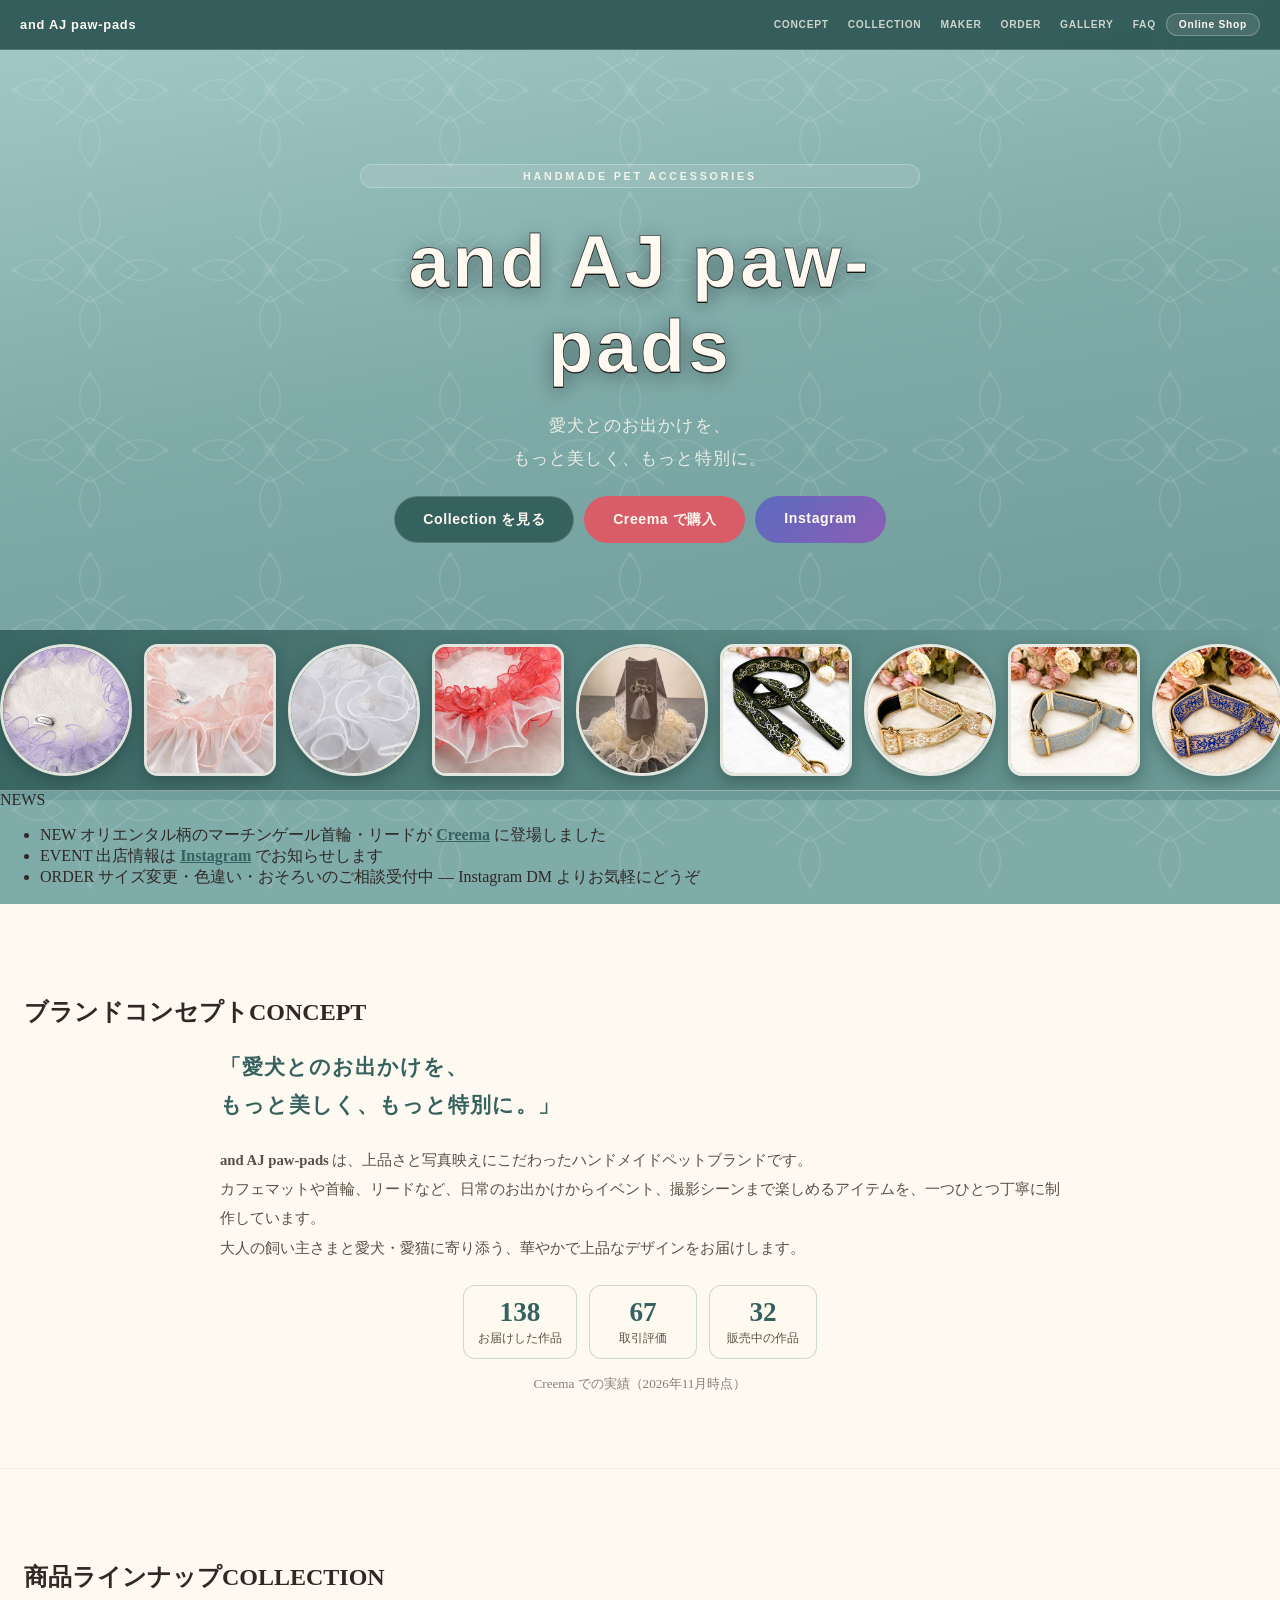
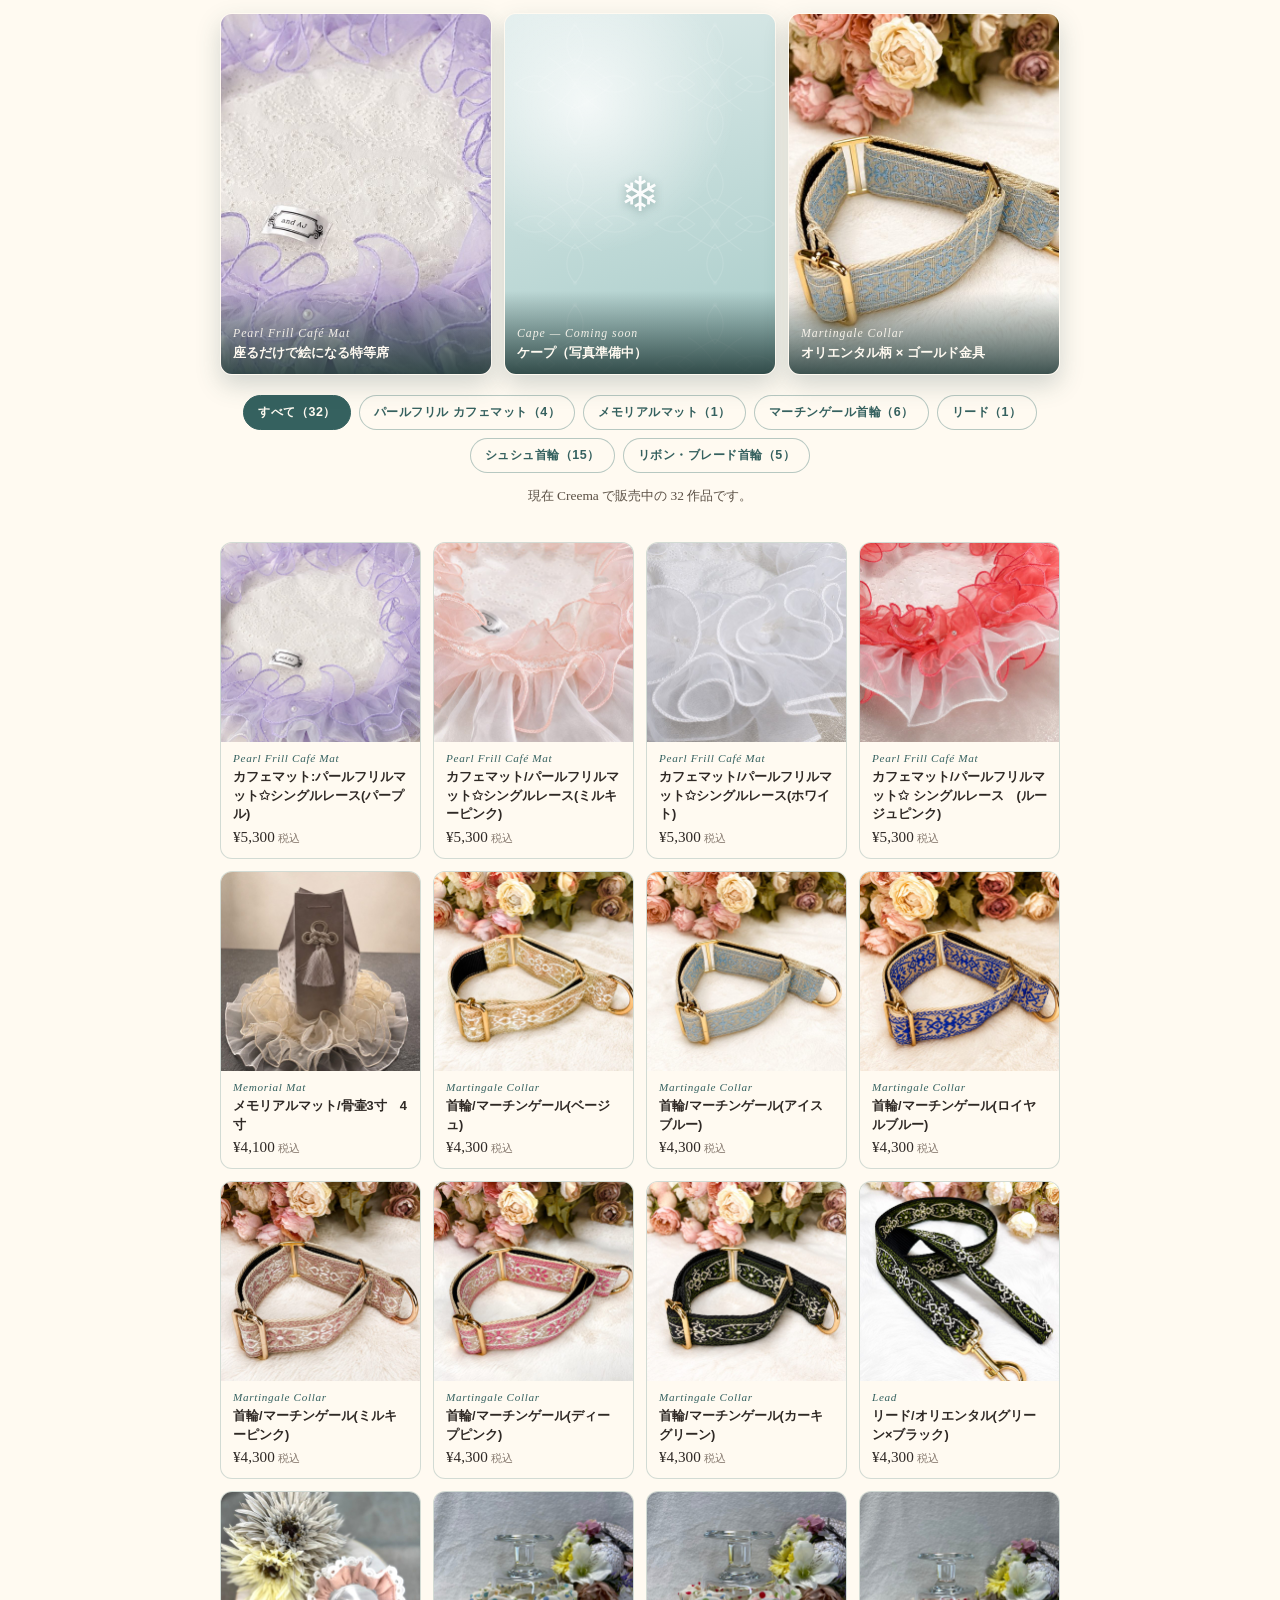
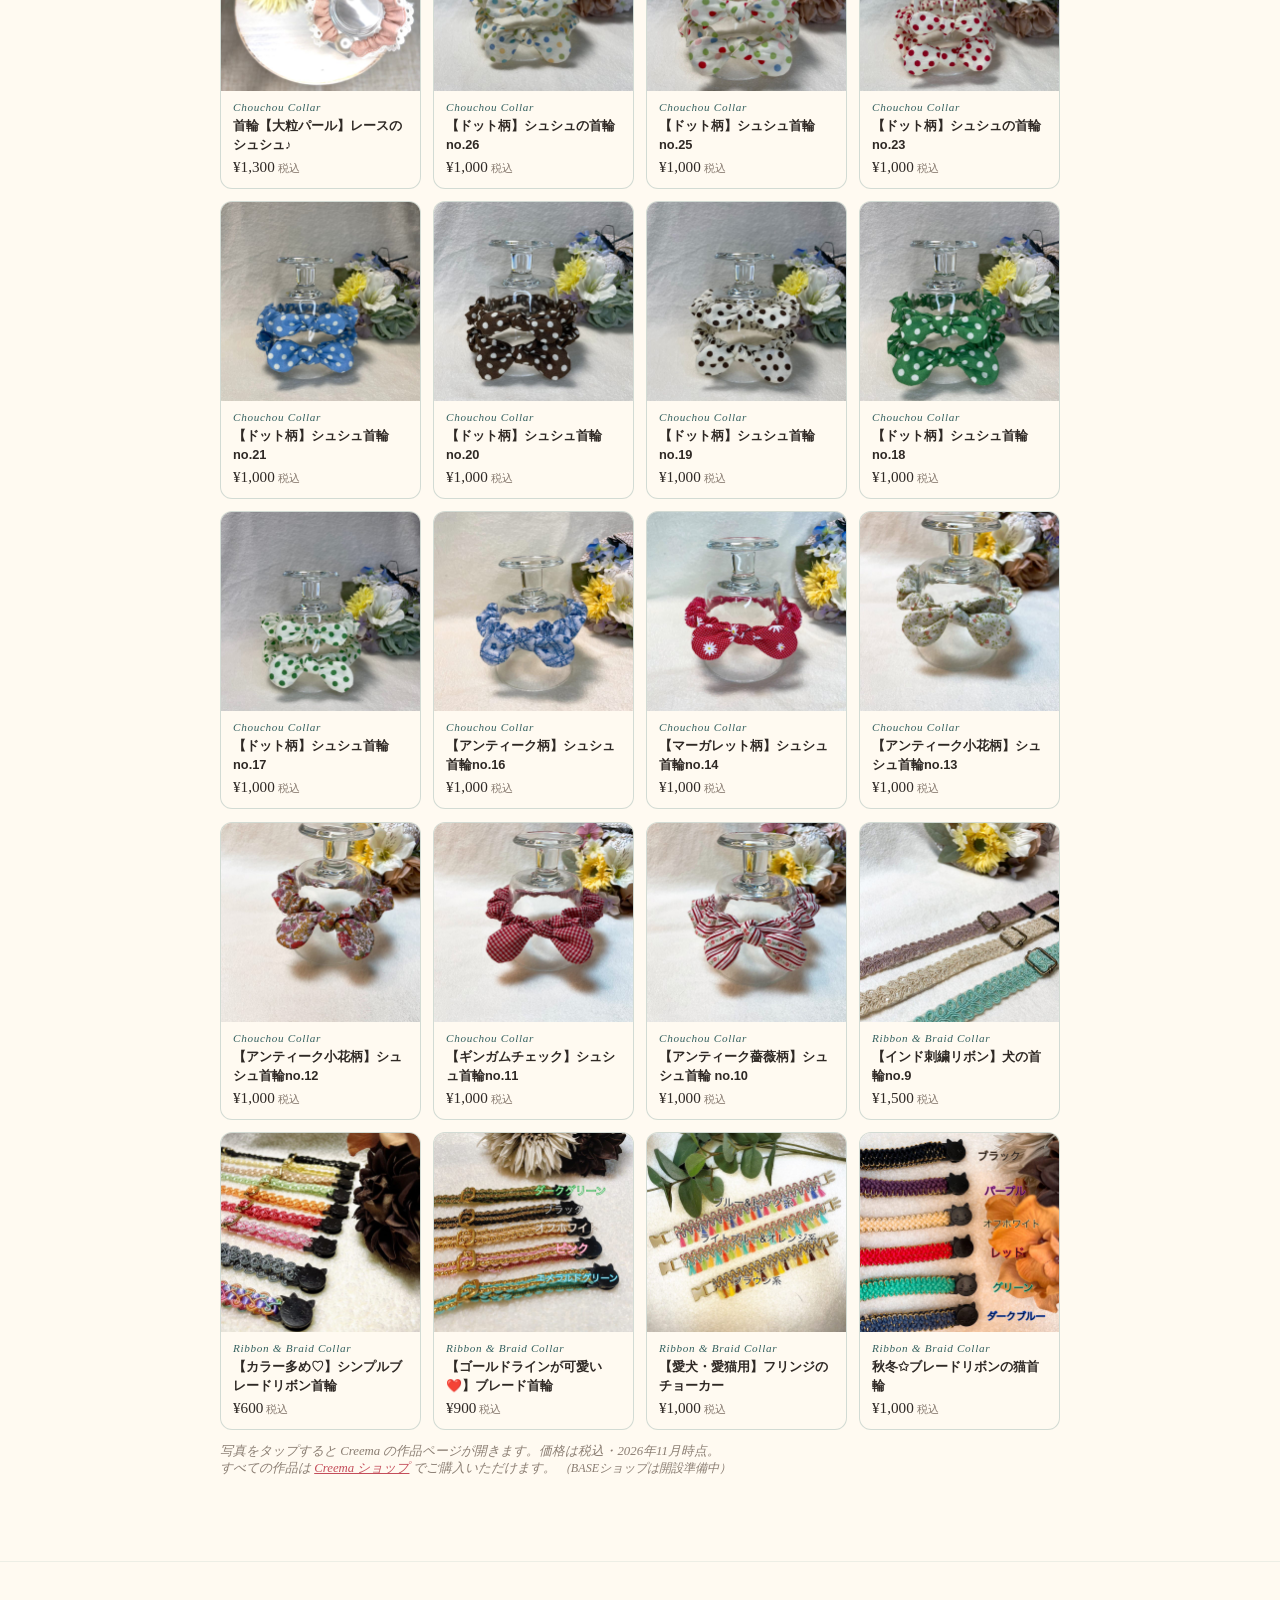
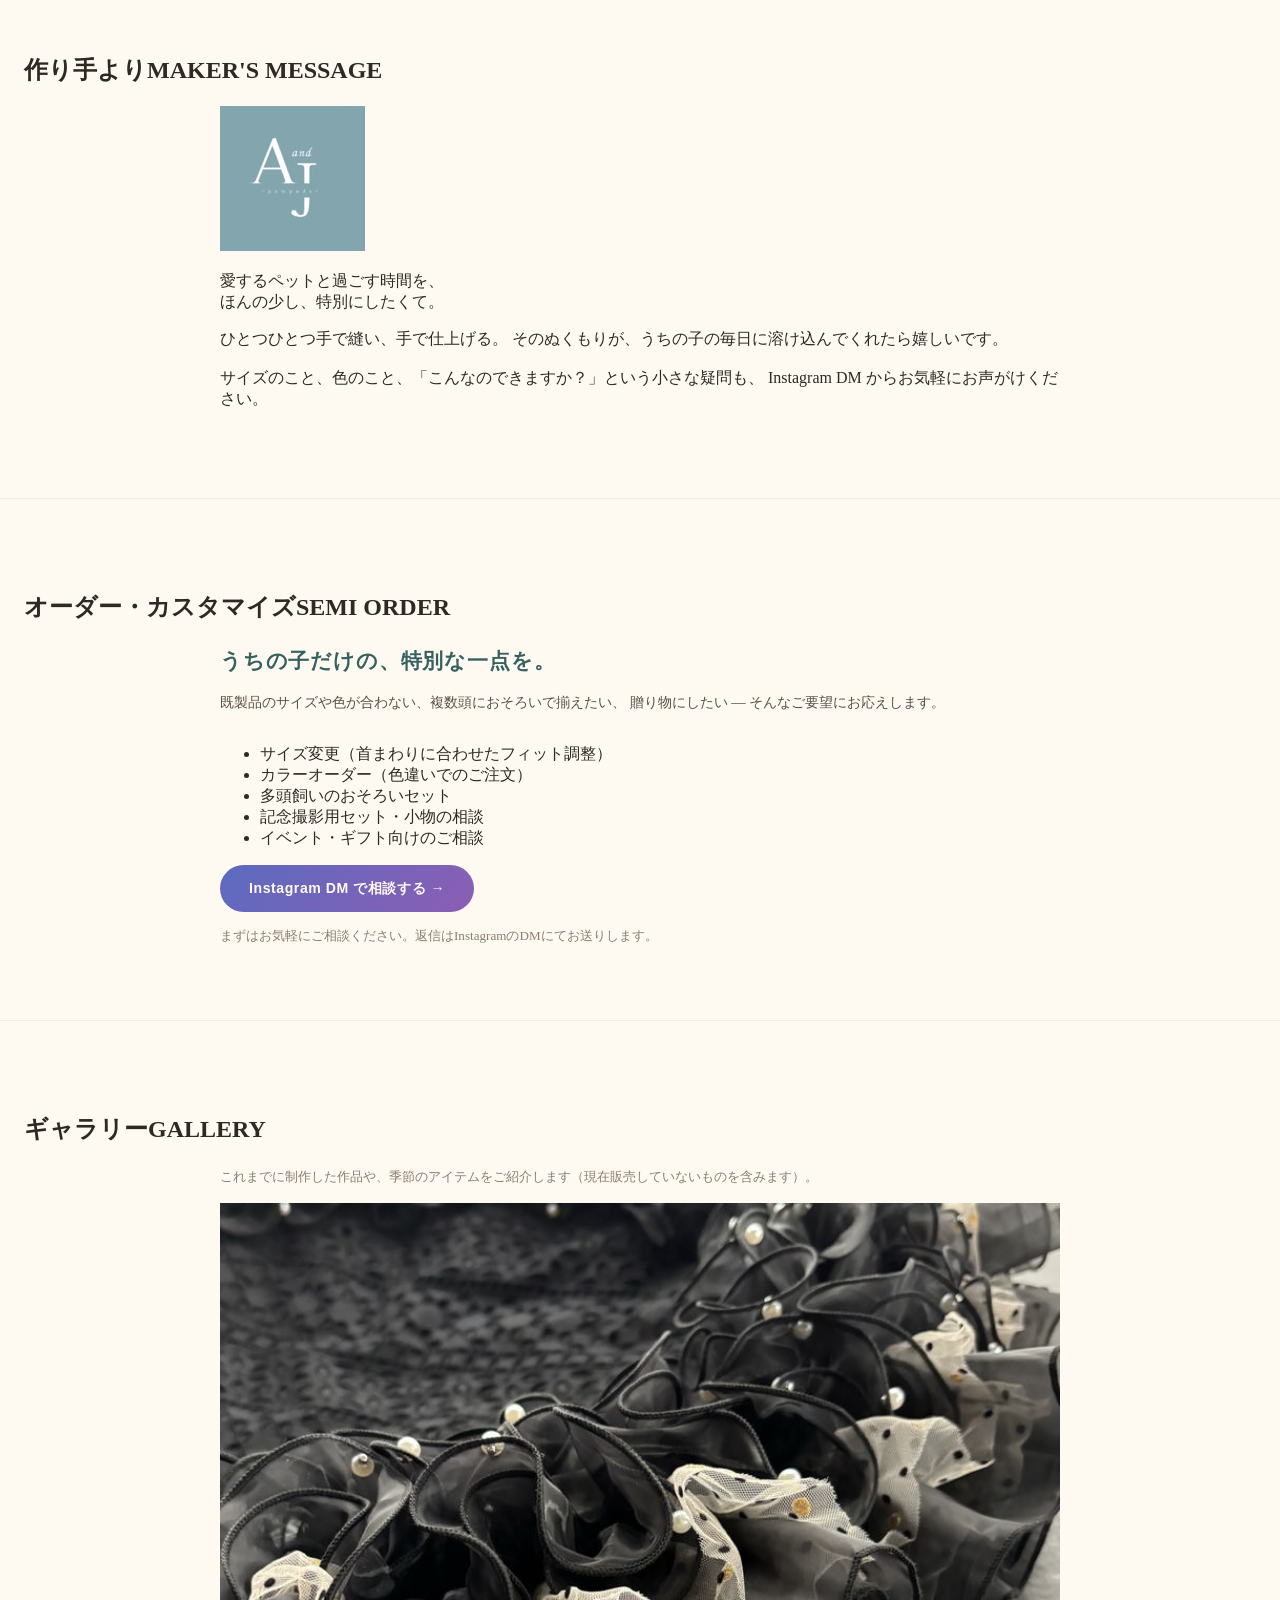
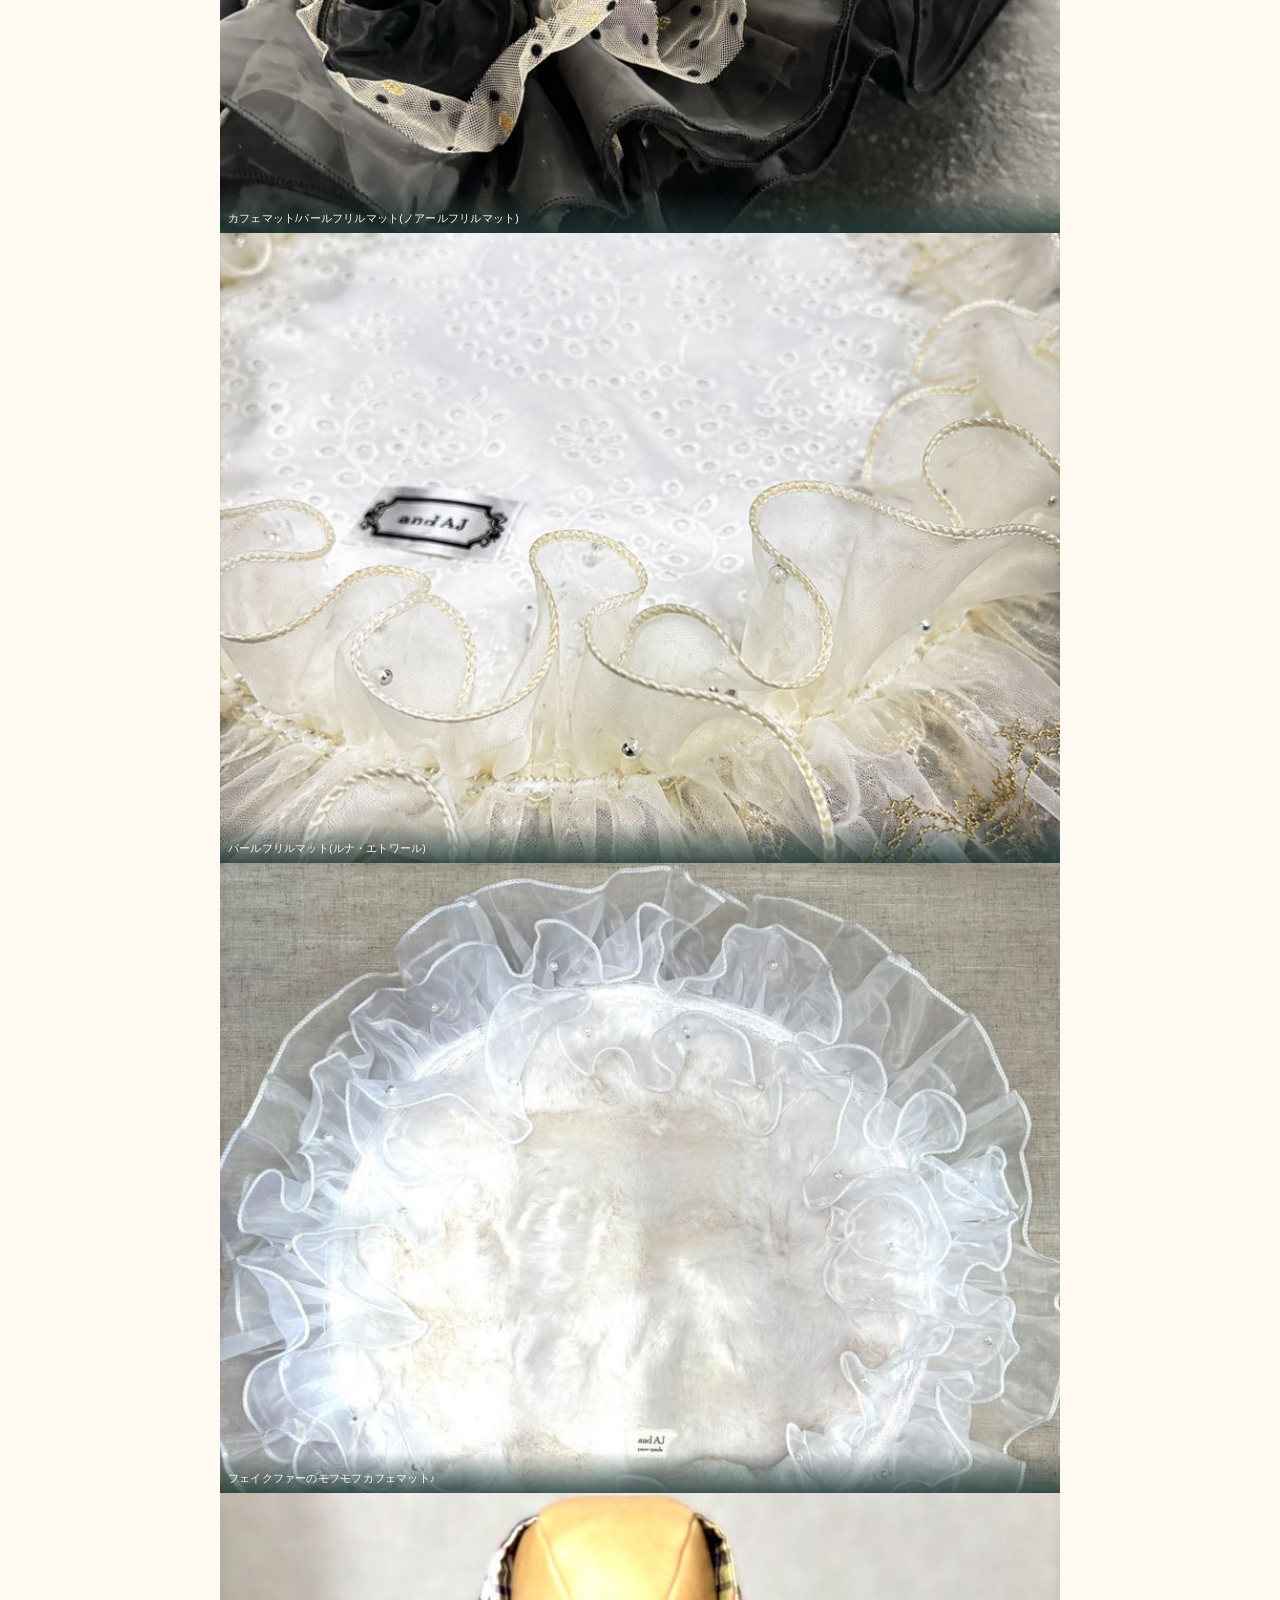
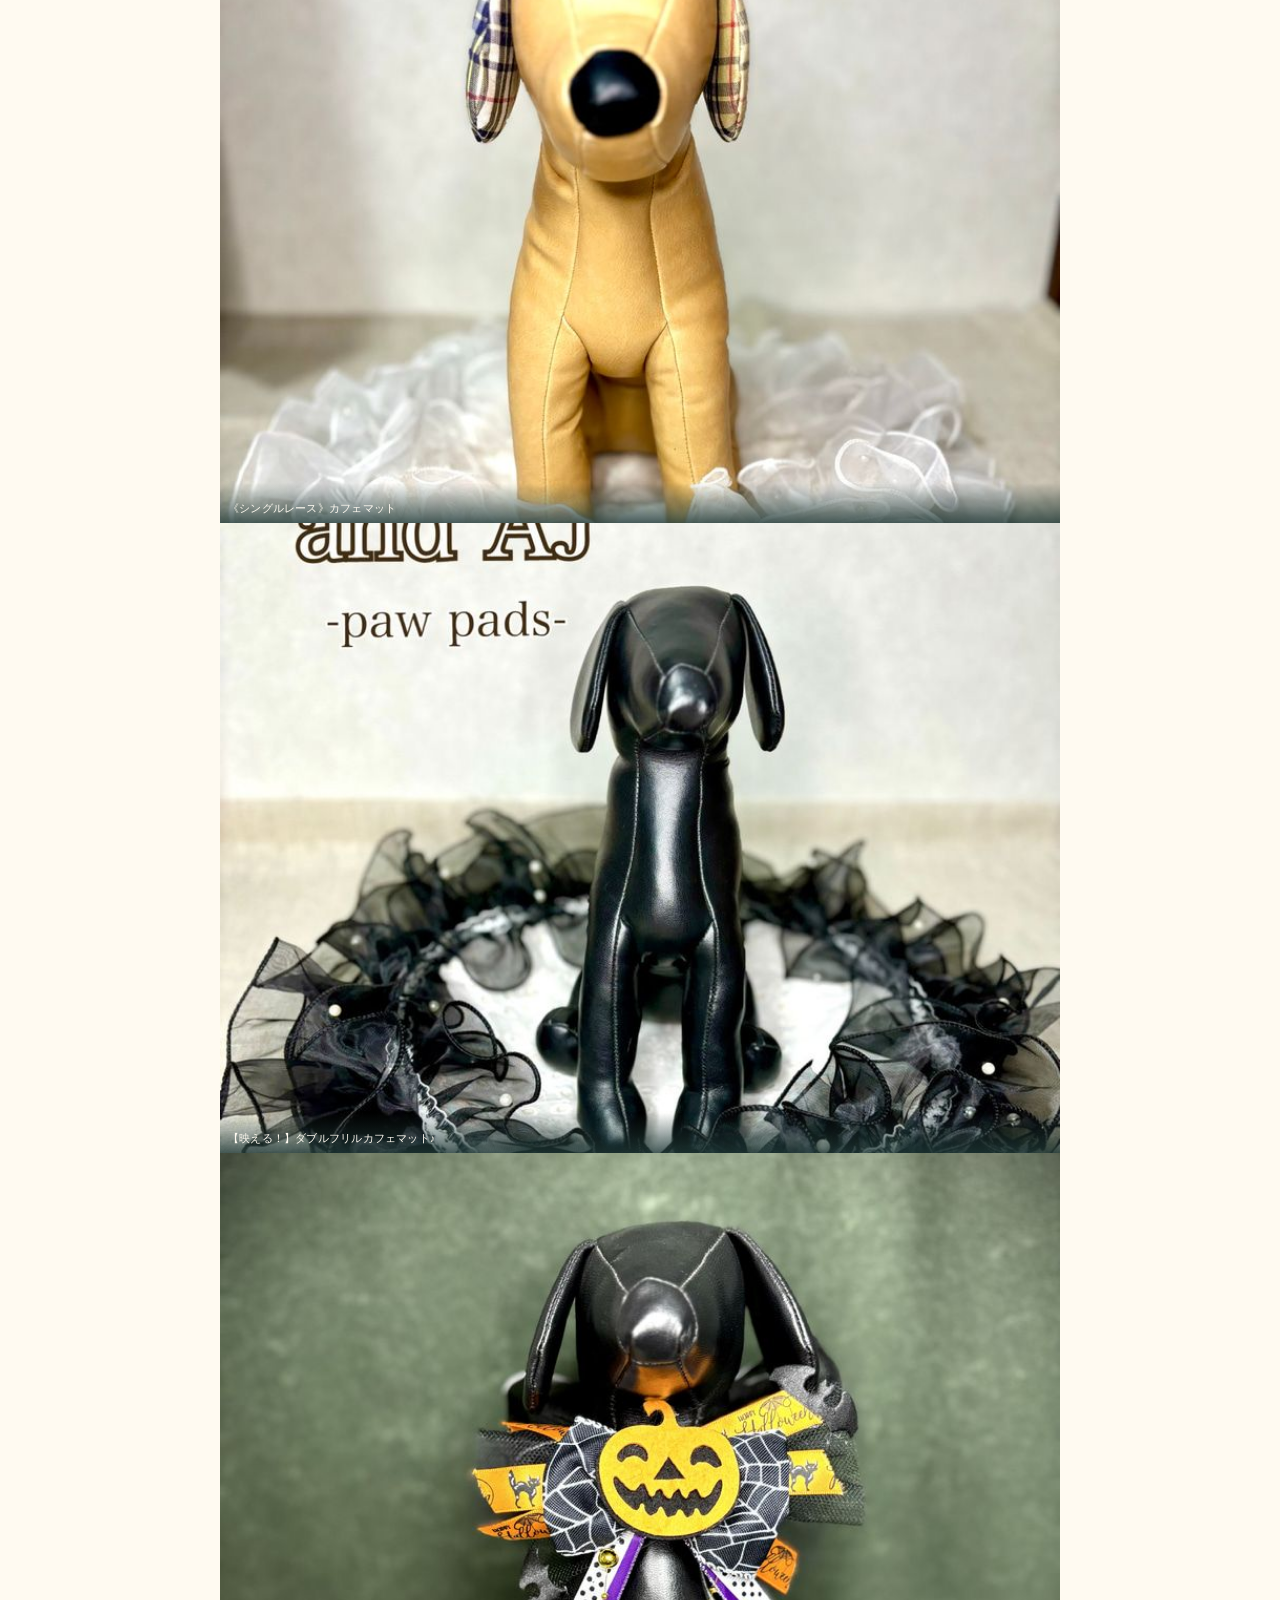
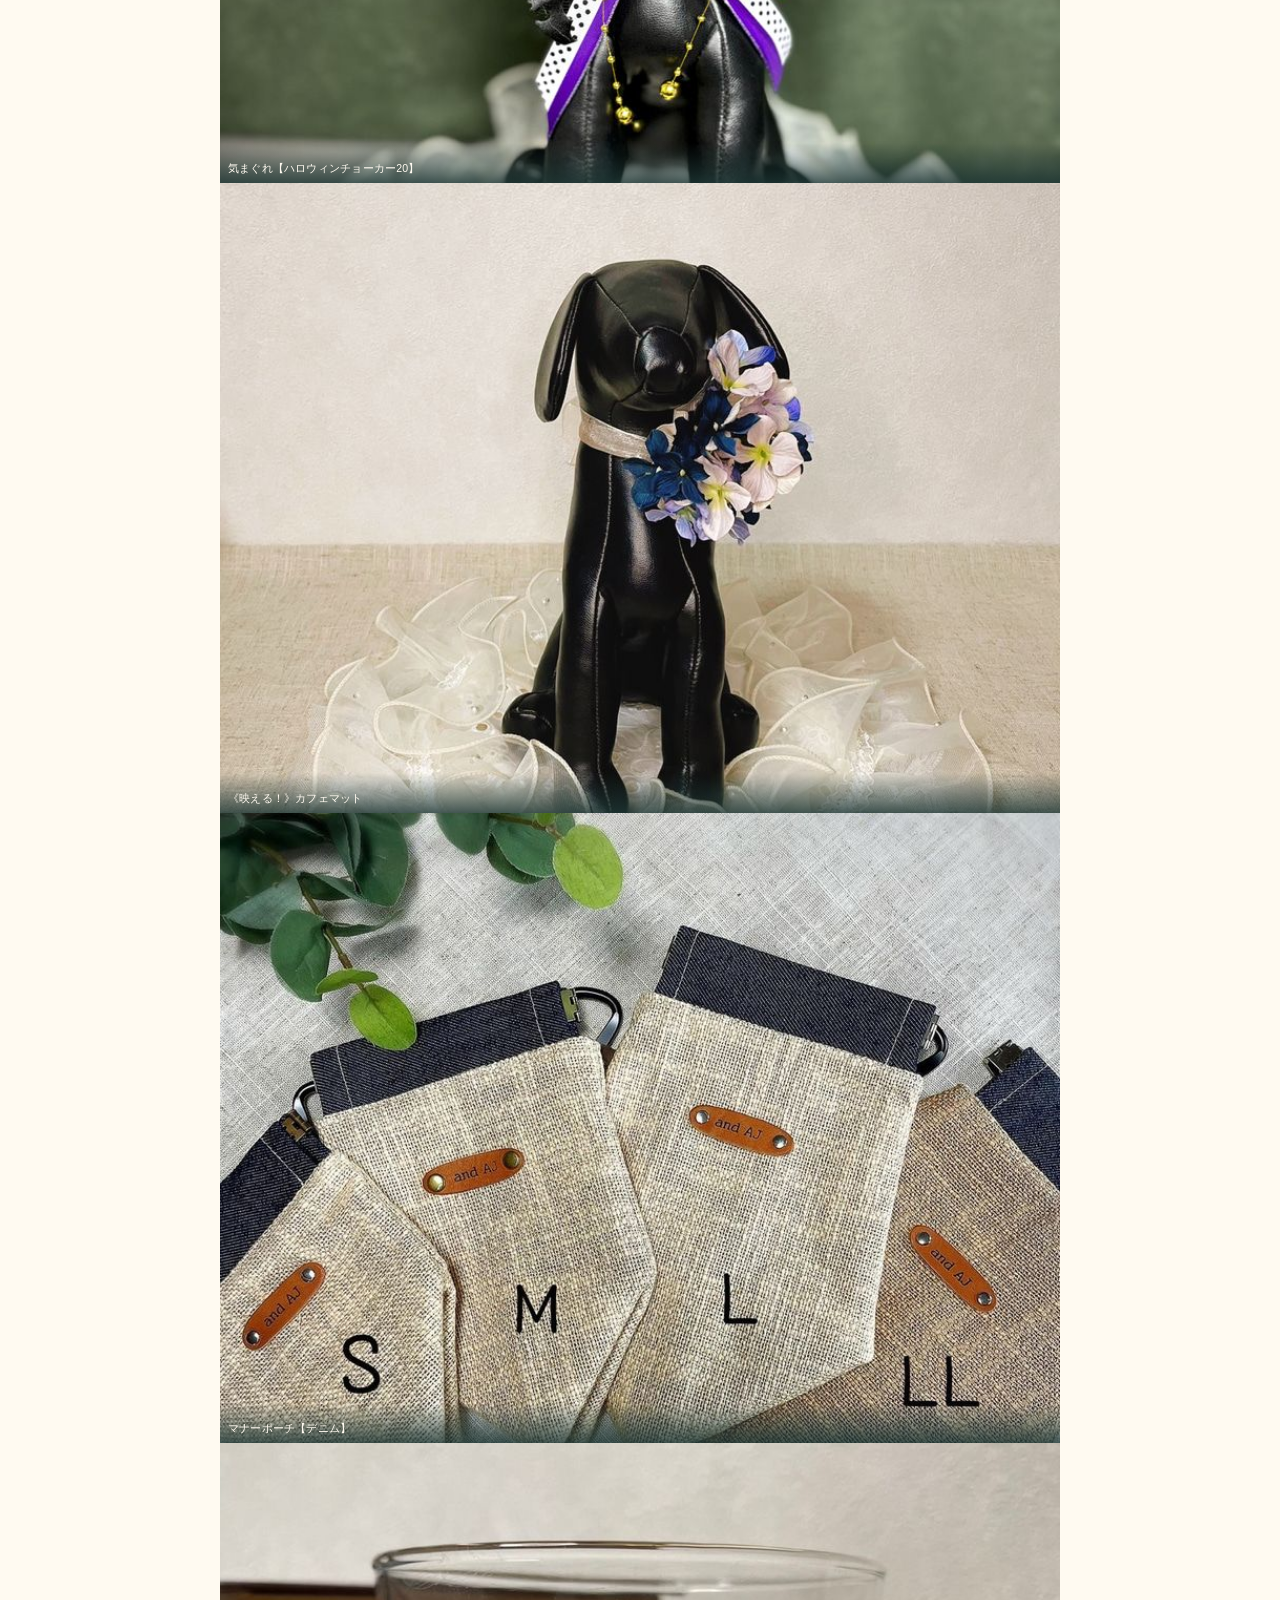
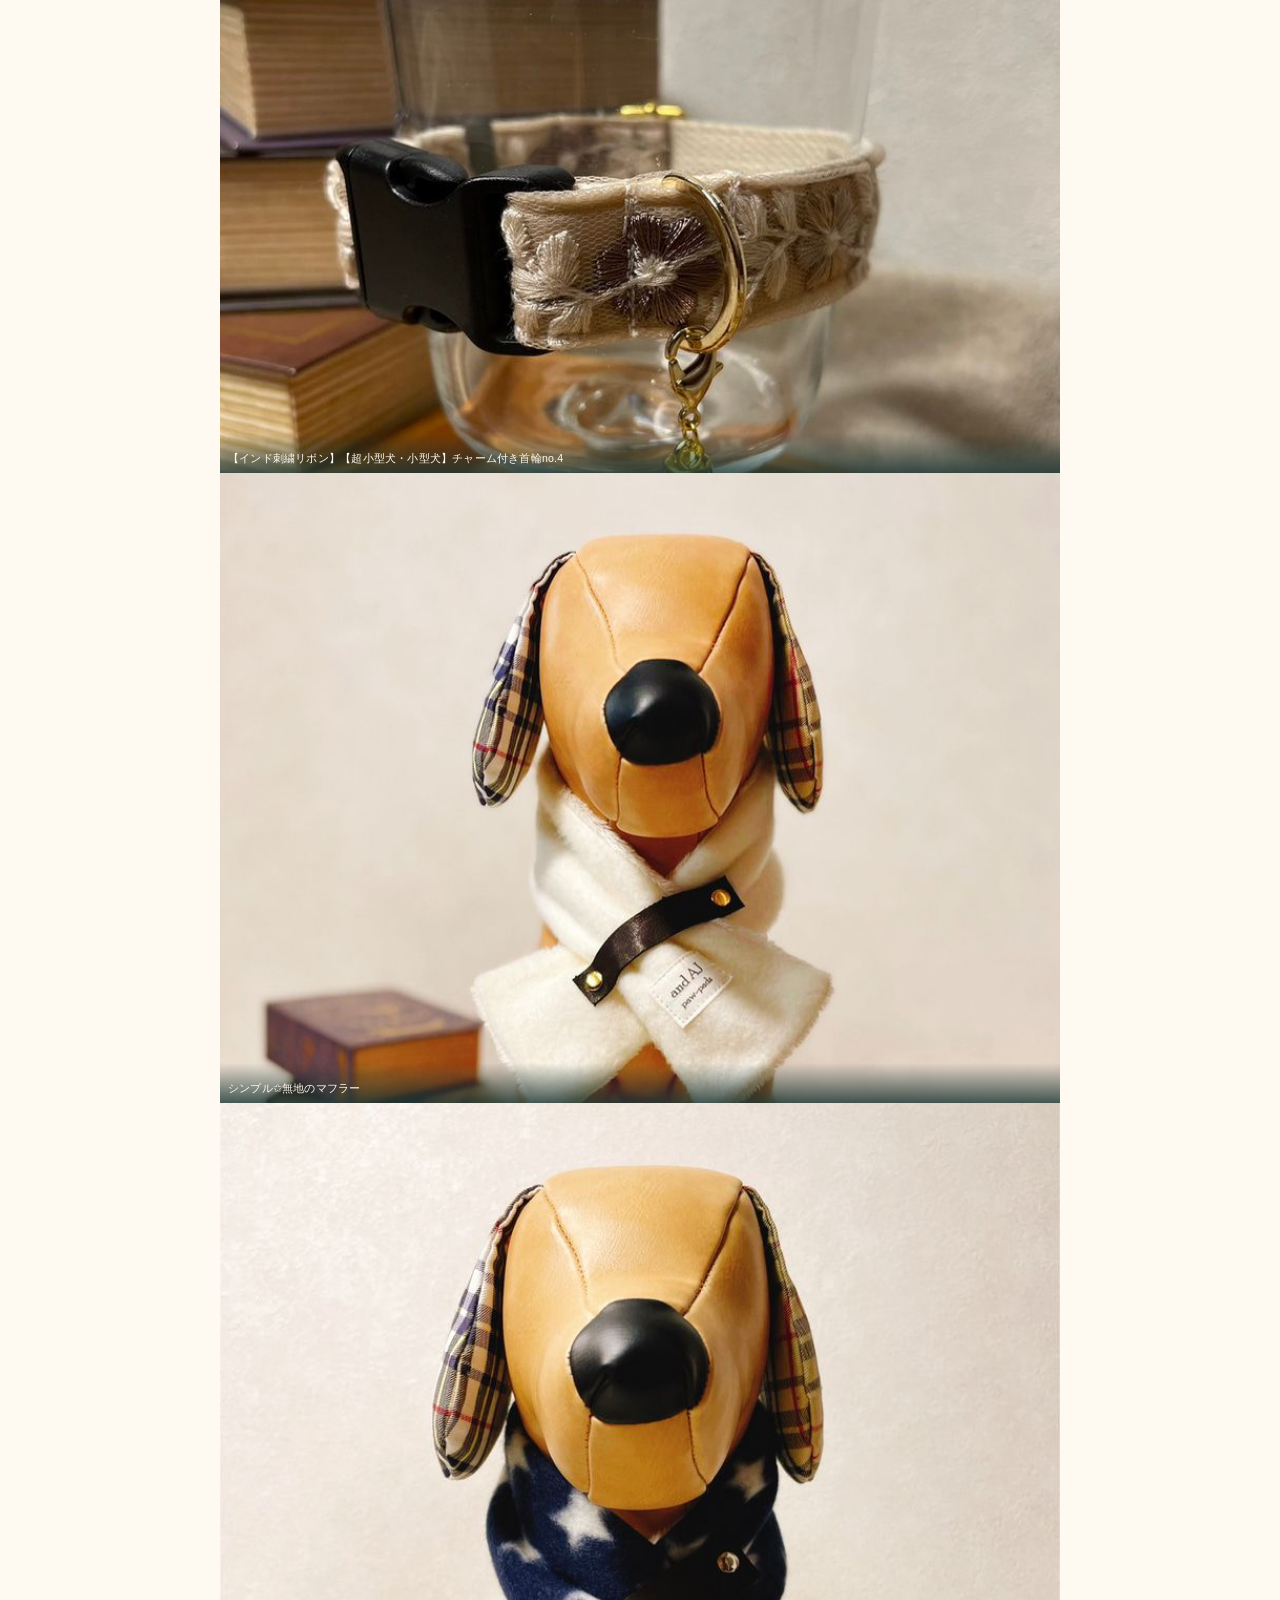
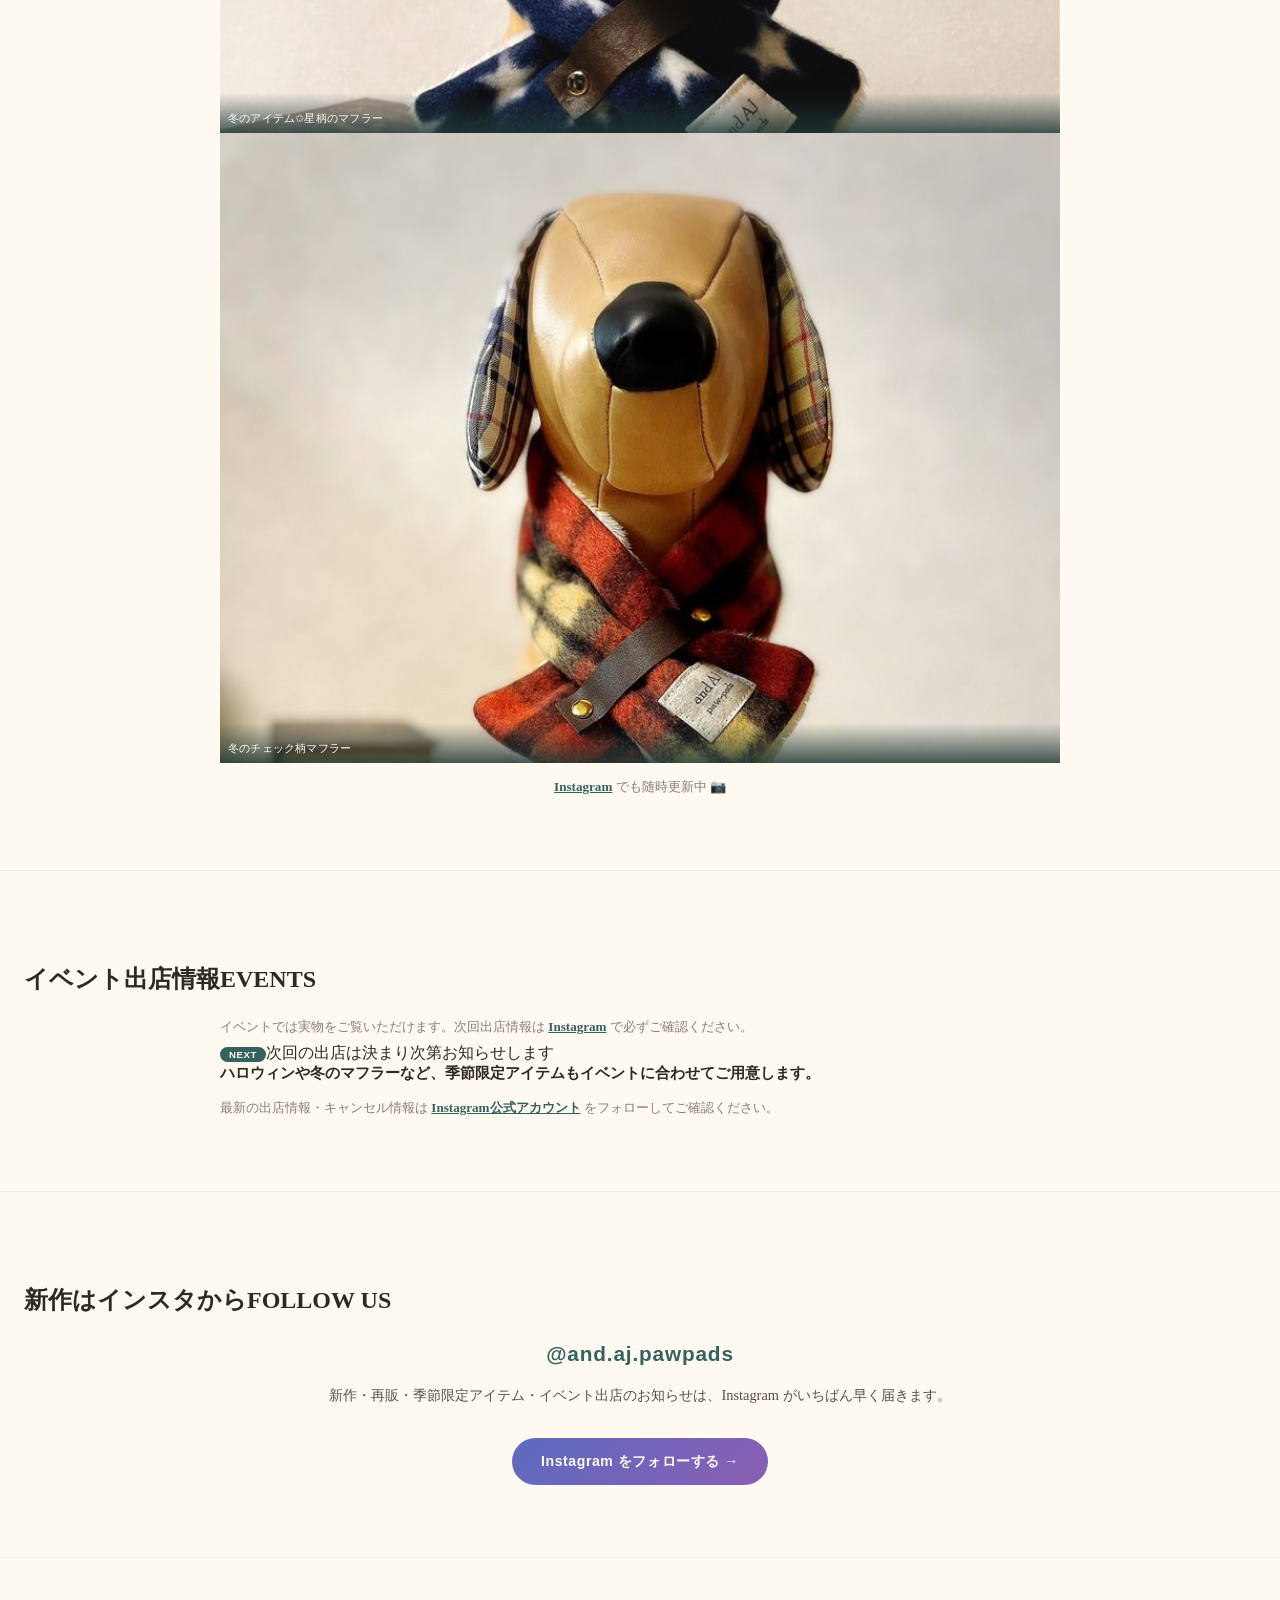
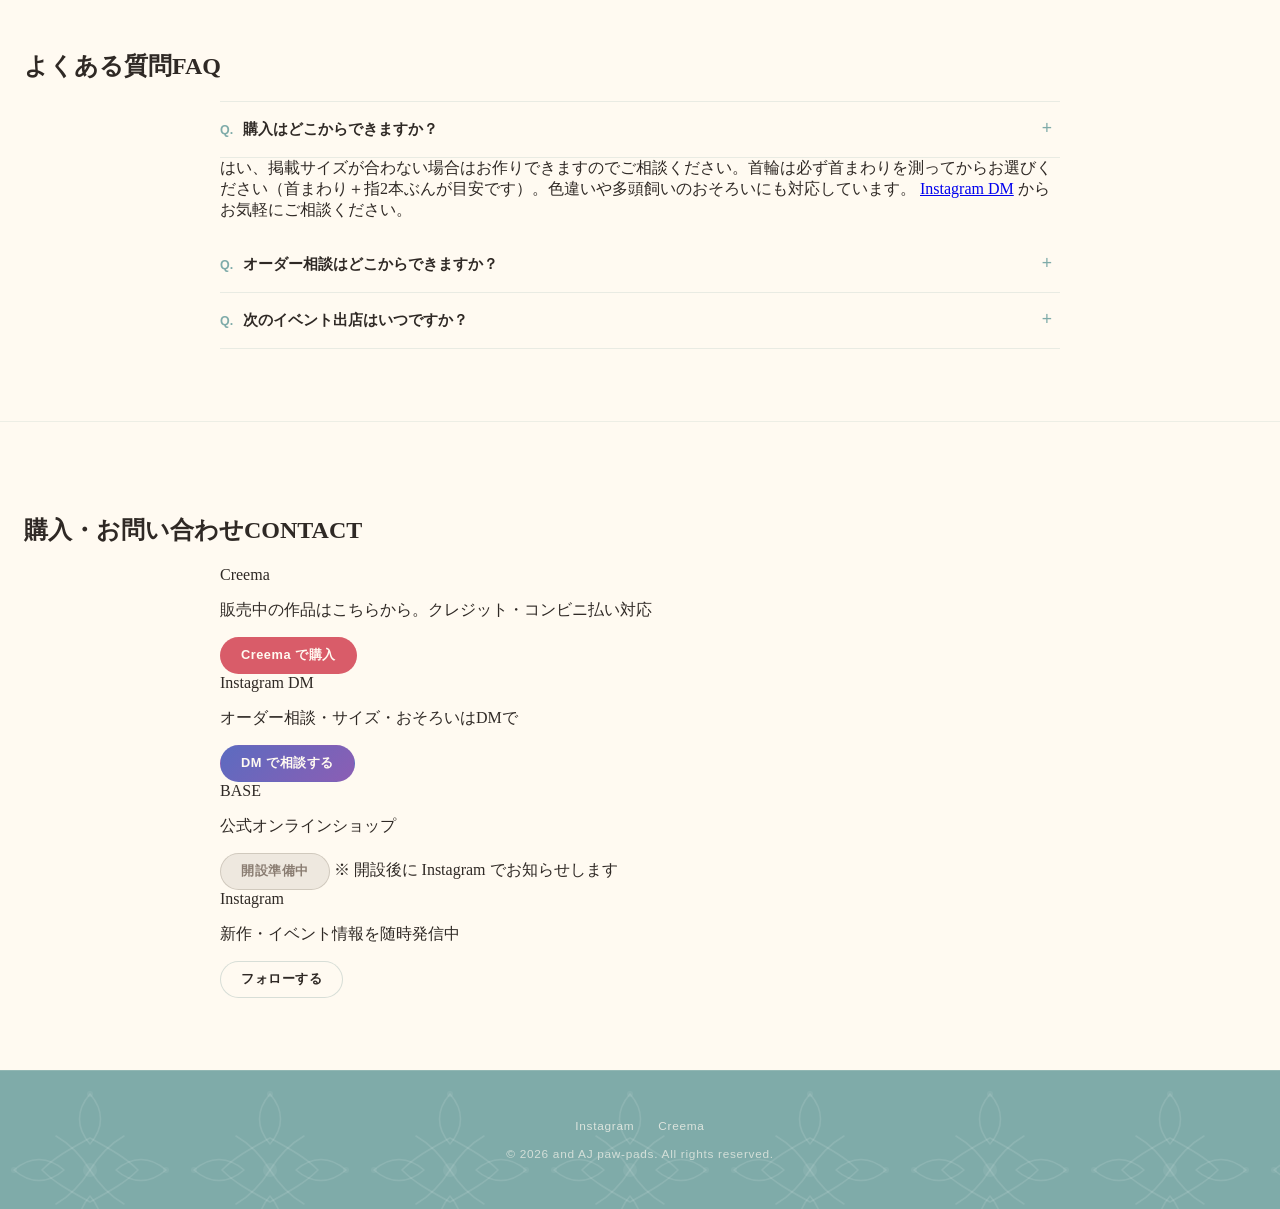
==== commit 5ed02efc: "Add real product catalog, motion and EC strategy to the site - Render the 32 Creema listings (photo," ====
--- a/index.html
+++ b/index.html
@@ -1,140 +1,318 @@
-<!DOCTYPE html>
+<!doctype html>
 <html lang="ja">
 <head>
-  <meta charset="UTF-8">
-  <meta name="viewport" content="width=device-width, initial-scale=1">
-  <meta name="description" content="and AJ paw-pads — 愛犬・愛猫のためのハンドメイドアクセサリー。首輪・リード・バンダナ・チャームなど。">
-  <meta property="og:title" content="and AJ paw-pads">
-  <meta property="og:description" content="あなたの大切な家族に、特別なおしゃれを。ひとつひとつ、手仕事で。">
-  <meta property="og:type" content="website">
-  <title>and AJ paw-pads | ハンドメイドペットアクセサリー</title>
-  <link rel="stylesheet" href="assets/css/style.css">
+  <meta charset="UTF-8" />
+  <meta name="viewport" content="width=device-width, initial-scale=1.0" />
+  <meta name="description" content="and AJ paw-pads — 上品さと写真映えにこだわったハンドメイドペットブランド。マーチンゲール首輪・パールフリルのカフェマット・シュシュ首輪を一つひとつ丁寧にお作りしています。" />
+  <meta property="og:title" content="and AJ paw-pads" />
+  <meta property="og:description" content="愛犬とのお出かけを、もっと美しく、もっと特別に。" />
+  <meta property="og:type" content="website" />
+  <title>and AJ paw-pads | handmade pet accessories</title>
+  <link rel="stylesheet" href="assets/css/style.css" />
+  <link rel="stylesheet" href="assets/css/motion.css" />
 </head>
 <body>
-
-<nav class="site-nav">
-  <a class="nav-logo" href="index.html">and AJ paw-pads</a>
-  <ul class="nav-links">
-    <li><a href="index.html" class="active">TOP</a></li>
-    <li><a href="collection.html">COLLECTION</a></li>
-    <li><a href="semi-order.html">SEMI ORDER</a></li>
-    <li><a href="gallery.html">GALLERY</a></li>
-    <li><a href="event.html">EVENT</a></li>
-    <li><a href="faq.html">FAQ</a></li>
-    <li><a class="nav-shop" href="https://andajpawpads.base.shop/" target="_blank" rel="noopener">Online Shop <span class="badge-pending">準備中</span></a></li>
-  </ul>
-</nav>
-
-<!-- Hero -->
-<section class="hero">
-  <div class="hero-inner">
-    <span class="eyebrow">Handmade Pet Accessories</span>
-    <h1>and AJ<br>paw-pads</h1>
-    <p class="catch">
-      あなたの大切な家族に、特別なおしゃれを。<br>
-      ひとつひとつ、手仕事で。
-    </p>
-    <div class="cta">
-      <a class="btn btn-primary" href="https://andajpawpads.base.shop/" target="_blank" rel="noopener">Online Shop<span class="badge-pending">準備中</span></a>
-      <a class="btn btn-outline" href="https://www.instagram.com/and.aj.pawpads" target="_blank" rel="noopener">Instagram</a>
+  <div class="scroll-ribbon" aria-hidden="true"><span></span></div>
+
+  <!-- ══ Sticky Navigation ══ -->
+  <nav class="site-nav" aria-label="メインナビゲーション">
+    <a class="nav-logo" href="#top">and AJ paw-pads</a>
+    <ul class="nav-links">
+      <li><a href="#concept">CONCEPT</a></li>
+      <li><a href="#collection">COLLECTION</a></li>
+      <li><a href="#maker">MAKER</a></li>
+      <li><a href="#order">ORDER</a></li>
+      <li><a href="#gallery">GALLERY</a></li>
+      <li><a href="#faq">FAQ</a></li>
+      <li><a class="nav-shop" href="https://www.creema.jp/c/and_aj_pawpads" target="_blank" rel="noopener">Online Shop</a></li>
+    </ul>
+  </nav>
+
+  <!-- ══ Hero ══ -->
+  <header class="hero" id="top">
+    <div class="hero-inner">
+      <p class="eyebrow">handmade pet accessories</p>
+      <h1>and AJ paw-pads</h1>
+      <p class="catch">愛犬とのお出かけを、<br>もっと美しく、もっと特別に。</p>
+      <div class="cta">
+        <a class="btn btn-shop" href="#collection">Collection を見る</a>
+        <a class="btn btn-creema" href="https://www.creema.jp/c/and_aj_pawpads" target="_blank" rel="noopener">Creema で購入</a>
+        <a class="btn btn-instagram" href="https://www.instagram.com/and.aj.pawpads" target="_blank" rel="noopener">Instagram</a>
+      </div>
     </div>
-  </div>
-</section>
-
-<!-- Concept -->
-<section>
-  <div class="section-inner">
-    <div class="concept-block">
-      <span class="section-eyebrow">Concept</span>
-      <h2 class="section-title">世界にひとつのアクセサリーを<span class="sub">大切なペットへ、つくり手の想いを込めて</span></h2>
-      <p class="concept-lead">愛犬・愛猫のために、一針一針ていねいに。</p>
-      <p class="concept-body">
-        and AJ paw-pads は、ペットとの毎日をもっと豊かにするハンドメイドアクセサリーのブランドです。
-        ジャカード織りのリードやカラー、バンダナなど、日常使いから特別な日まで。
-        あなたの子の個性に合わせたセミオーダーも承っています。
-      </p>
+  </header>
+
+  <!-- ══ Photo Marquee（商品写真が流れる帯・JSで生成） ══ -->
+  <div class="marquee" id="marquee" aria-hidden="true"><div class="marquee-track"></div></div>
+
+  <!-- ══ News Bar ══ -->
+  <aside class="news-bar" aria-label="お知らせ">
+    <div class="news-bar-inner">
+      <span class="news-bar-label">NEWS</span>
+      <ul class="news-list">
+        <li class="news-item">
+          <span class="news-tag info">NEW</span>
+          オリエンタル柄のマーチンゲール首輪・リードが <a href="https://www.creema.jp/c/and_aj_pawpads" target="_blank" rel="noopener" style="color:#35615f;font-weight:700;">Creema</a> に登場しました
+        </li>
+        <li class="news-item">
+          <span class="news-tag event">EVENT</span>
+          出店情報は <a href="https://www.instagram.com/and.aj.pawpads" target="_blank" rel="noopener" style="color:#35615f;font-weight:700;">Instagram</a> でお知らせします
+        </li>
+        <li class="news-item">
+          <span class="news-tag order">ORDER</span>
+          サイズ変更・色違い・おそろいのご相談受付中 — Instagram DM よりお気軽にどうぞ
+        </li>
+      </ul>
     </div>
-  </div>
-</section>
-
-<!-- Page Cards -->
-<section class="section-pagecards">
-  <div class="section-inner">
-    <span class="section-eyebrow">Pages</span>
-    <h2 class="section-title" style="margin-bottom:.8em">コンテンツ</h2>
-    <div class="page-card-grid">
-      <a class="page-card" href="collection.html">
-        <div class="page-card-image">photo</div>
-        <div class="page-card-label">
-          <span class="page-card-en">Collection</span>
-          <span class="page-card-ja">コレクション</span>
-        </div>
-      </a>
-      <a class="page-card" href="semi-order.html">
-        <div class="page-card-image">photo</div>
-        <div class="page-card-label">
-          <span class="page-card-en">Semi Order</span>
-          <span class="page-card-ja">セミオーダー</span>
-        </div>
-      </a>
-      <a class="page-card" href="gallery.html">
-        <div class="page-card-image">photo</div>
-        <div class="page-card-label">
-          <span class="page-card-en">Gallery</span>
-          <span class="page-card-ja">ギャラリー</span>
-        </div>
-      </a>
-      <a class="page-card" href="event.html">
-        <div class="page-card-image">photo</div>
-        <div class="page-card-label">
-          <span class="page-card-en">Event</span>
-          <span class="page-card-ja">イベント情報</span>
-        </div>
-      </a>
-      <a class="page-card" href="faq.html">
-        <div class="page-card-image">photo</div>
-        <div class="page-card-label">
-          <span class="page-card-en">FAQ</span>
-          <span class="page-card-ja">よくある質問</span>
-        </div>
-      </a>
+  </aside>
+
+  <!-- ══ Main Content ══ -->
+  <main>
+
+    <!-- ── CONCEPT ── -->
+    <section id="concept">
+      <h2 class="section-heading">ブランドコンセプト<span class="en">CONCEPT</span></h2>
+      <div class="section-inner">
+        <div class="section-body">
+          <p class="concept-lead">「愛犬とのお出かけを、<br>もっと美しく、もっと特別に。」</p>
+          <p class="concept-body">
+            <strong>and AJ paw-pads</strong> は、上品さと写真映えにこだわったハンドメイドペットブランドです。<br>
+            カフェマットや首輪、リードなど、日常のお出かけからイベント、撮影シーンまで楽しめるアイテムを、一つひとつ丁寧に制作しています。<br>
+            大人の飼い主さまと愛犬・愛猫に寄り添う、華やかで上品なデザインをお届けします。
+          </p>
+          <ul class="stats" aria-label="Creemaでの実績（2026年11月時点）">
+            <li><b data-count="138">138</b><span>お届けした作品</span></li>
+            <li><b data-count="67">67</b><span>取引評価</span></li>
+            <li><b data-count="32">32</b><span>販売中の作品</span></li>
+          </ul>
+          <p class="section-note" style="text-align:center;">Creema での実績（2026年11月時点）</p>
+        </div>
+      </div>
+    </section>
+
+    <!-- ── COLLECTION ── -->
+    <section id="collection">
+      <h2 class="section-heading">商品ラインナップ<span class="en">COLLECTION</span></h2>
+      <div class="section-inner">
+        <div class="section-body">
+          <div class="feature-row">
+            <a class="feature" href="#collection" data-filter="mat">
+              <img src="assets/images/products/21012982.jpg" alt="パールフリルのカフェマット（パープル）" loading="lazy">
+              <span class="feature-label"><small>Pearl Frill Café Mat</small>座るだけで絵になる特等席</span>
+            </a>
+            <!-- ケープ: 写真が届いたら assets/images/cape.jpg を置き、下の div.feature-soon を
+                 <img src="assets/images/cape.jpg" alt="ケープ" loading="lazy"> に差し替えてください -->
+            <div class="feature feature-cape">
+              <div class="feature-soon" aria-hidden="true"><span>❄</span></div>
+              <span class="feature-label"><small>Cape — Coming soon</small>ケープ（写真準備中）</span>
+            </div>
+            <a class="feature" href="#collection" data-filter="martingale">
+              <img src="assets/images/products/21125897.jpg" alt="オリエンタル柄のマーチンゲール首輪（アイスブルー）" loading="lazy">
+              <span class="feature-label"><small>Martingale Collar</small>オリエンタル柄 × ゴールド金具</span>
+            </a>
+          </div>
+          <div class="filter-tabs" id="filterTabs" role="group" aria-label="カテゴリで絞り込み"></div>
+          <p class="filter-desc" id="filterDesc" aria-live="polite"></p>
+          <div class="product-grid" id="productGrid">
+            <noscript><p class="section-note">商品一覧は <a href="https://www.creema.jp/c/and_aj_pawpads">Creema のショップページ</a> でご覧いただけます。</p></noscript>
+          </div>
+          <p class="collection-note">
+            写真をタップすると Creema の作品ページが開きます。価格は税込・2026年11月時点。<br>
+            すべての作品は
+            <a href="https://www.creema.jp/c/and_aj_pawpads" target="_blank" rel="noopener" style="color:#c44d5a;">Creema ショップ</a>
+            でご購入いただけます。
+            <span style="font-size:.76rem;color:#8a7d72;">（BASEショップは開設準備中）</span>
+          </p>
+        </div>
+      </div>
+    </section>
+
+    <!-- ── MAKER'S MESSAGE ── -->
+    <section id="maker">
+      <h2 class="section-heading">作り手より<span class="en">MAKER'S MESSAGE</span></h2>
+      <div class="section-inner">
+        <div class="section-body">
+          <div class="maker-inner">
+            <div class="maker-photo">
+              <img src="assets/images/creema-icon.jpg" alt="and AJ paw-pads ロゴ">
+            </div>
+            <div class="maker-text">
+              <p class="maker-quote">
+                愛するペットと過ごす時間を、<br>
+                ほんの少し、特別にしたくて。
+              </p>
+              <p class="maker-body">
+                ひとつひとつ手で縫い、手で仕上げる。
+                そのぬくもりが、うちの子の毎日に溶け込んでくれたら嬉しいです。<br><br>
+                サイズのこと、色のこと、「こんなのできますか？」という小さな疑問も、
+                Instagram DM からお気軽にお声がけください。
+              </p>
+            </div>
+          </div>
+        </div>
+      </div>
+    </section>
+
+    <!-- ── SEMI ORDER ── -->
+    <section id="order">
+      <h2 class="section-heading">オーダー・カスタマイズ<span class="en">SEMI ORDER</span></h2>
+      <div class="section-inner">
+        <div class="section-body">
+          <p class="semi-order-tagline">うちの子だけの、特別な一点を。</p>
+          <p class="semi-order-sub">
+            既製品のサイズや色が合わない、複数頭におそろいで揃えたい、
+            贈り物にしたい — そんなご要望にお応えします。
+          </p>
+          <ul class="semi-order-list">
+            <li>サイズ変更（首まわりに合わせたフィット調整）</li>
+            <li>カラーオーダー（色違いでのご注文）</li>
+            <li>多頭飼いのおそろいセット</li>
+            <li>記念撮影用セット・小物の相談</li>
+            <li>イベント・ギフト向けのご相談</li>
+          </ul>
+          <a class="btn btn-instagram" href="https://www.instagram.com/and.aj.pawpads" target="_blank" rel="noopener">
+            Instagram DM で相談する →
+          </a>
+          <p class="section-note" style="margin-top:12px;">
+            まずはお気軽にご相談ください。返信はInstagramのDMにてお送りします。
+          </p>
+        </div>
+      </div>
+    </section>
+
+    <!-- ── GALLERY ── -->
+    <section id="gallery">
+      <h2 class="section-heading">ギャラリー<span class="en">GALLERY</span></h2>
+      <div class="section-inner">
+        <div class="section-body">
+          <p class="section-note" style="margin:0 0 14px;">これまでに制作した作品や、季節のアイテムをご紹介します（現在販売していないものを含みます）。</p>
+          <div class="gallery" id="archiveGrid"></div>
+          <p class="section-note" style="margin-top:12px; text-align:center;">
+            <a href="https://www.instagram.com/and.aj.pawpads" target="_blank" rel="noopener">Instagram</a>
+            でも随時更新中 📷
+          </p>
+        </div>
+      </div>
+    </section>
+
+    <!-- ── EVENTS ── -->
+    <section id="events">
+      <h2 class="section-heading">イベント出店情報<span class="en">EVENTS</span></h2>
+      <div class="section-inner">
+        <div class="section-body">
+          <p class="section-note" style="margin:0 0 4px;">
+            イベントでは実物をご覧いただけます。次回出店情報は
+            <a href="https://www.instagram.com/and.aj.pawpads" target="_blank" rel="noopener">Instagram</a>
+            で必ずご確認ください。
+          </p>
+          <div class="event-card">
+            <div class="event-date"><span class="event-badge">NEXT</span>次回の出店は決まり次第お知らせします</div>
+            <p class="event-name">ハロウィンや冬のマフラーなど、季節限定アイテムもイベントに合わせてご用意します。</p>
+          </div>
+          <p class="section-note">
+            最新の出店情報・キャンセル情報は
+            <a href="https://www.instagram.com/and.aj.pawpads" target="_blank" rel="noopener">Instagram公式アカウント</a>
+            をフォローしてご確認ください。
+          </p>
+        </div>
+      </div>
+    </section>
+
+    <!-- ── INSTAGRAM FOLLOW ── -->
+    <section id="instagram" class="follow">
+      <h2 class="section-heading">新作はインスタから<span class="en">FOLLOW US</span></h2>
+      <div class="section-inner">
+        <div class="section-body follow-body">
+          <p class="semi-order-tagline">@and.aj.pawpads</p>
+          <p class="semi-order-sub">新作・再販・季節限定アイテム・イベント出店のお知らせは、Instagram がいちばん早く届きます。</p>
+          <a class="btn btn-instagram" href="https://www.instagram.com/and.aj.pawpads" target="_blank" rel="noopener">Instagram をフォローする →</a>
+        </div>
+      </div>
+    </section>
+
+    <!-- ── FAQ ── -->
+    <section id="faq">
+      <h2 class="section-heading">よくある質問<span class="en">FAQ</span></h2>
+      <div class="section-inner">
+        <div class="section-body">
+          <div class="faq-list">
+            <details class="faq-item">
+              <summary class="faq-q">購入はどこからできますか？</summary>
+              <p class="faq-a">
+                <a href="https://www.creema.jp/c/and_aj_pawpads" target="_blank" rel="noopener" style="color:#c44d5a;">Creema</a> からご購入いただけます（BASEショップは開設準備中です）。イベント会場でも販売しています。
+              </p>
+            </details>
+            <div class="faq-item">
+              はい、掲載サイズが合わない場合はお作りできますのでご相談ください。首輪は必ず首まわりを測ってからお選びください（首まわり＋指2本ぶんが目安です）。色違いや多頭飼いのおそろいにも対応しています。
+                <a href="https://www.instagram.com/and.aj.pawpads" target="_blank" rel="noopener">Instagram DM</a> からお気軽にご相談ください。
+              </p>
+            </div>
+            <details class="faq-item">
+              <summary class="faq-q">オーダー相談はどこからできますか？</summary>
+              <p class="faq-a">
+                <a href="https://www.instagram.com/and.aj.pawpads" target="_blank" rel="noopener">Instagram の DM</a>
+                からお気軽にご相談ください。返信は順次対応しています。
+              </p>
+            </details>
+            <details class="faq-item">
+              <summary class="faq-q">次のイベント出店はいつですか？</summary>
+              <p class="faq-a">
+                最新の出店情報は
+                <a href="https://www.instagram.com/and.aj.pawpads" target="_blank" rel="noopener">Instagram公式アカウント</a>
+                でお知らせしています。フォローしてお待ちください。
+              </p>
+            </details>
+          </div>
+        </div>
+      </div>
+    </section>
+
+    <!-- ── CONTACT / SHOP ── -->
+    <section id="contact">
+      <h2 class="section-heading">購入・お問い合わせ<span class="en">CONTACT</span></h2>
+      <div class="section-inner">
+        <div class="section-body">
+          <div class="contact-grid">
+            <div class="contact-card">
+              <span class="contact-label">Creema</span>
+              <p class="contact-desc">販売中の作品はこちらから。クレジット・コンビニ払い対応</p>
+              <a class="btn btn-creema btn-sm" href="https://www.creema.jp/c/and_aj_pawpads" target="_blank" rel="noopener">Creema で購入</a>
+            </div>
+            <div class="contact-card">
+              <span class="contact-label">Instagram DM</span>
+              <p class="contact-desc">オーダー相談・サイズ・おそろいはDMで</p>
+              <a class="btn btn-instagram btn-sm" href="https://www.instagram.com/and.aj.pawpads" target="_blank" rel="noopener">DM で相談する</a>
+            </div>
+            <div class="contact-card">
+              <span class="contact-label">BASE</span>
+              <p class="contact-desc">公式オンラインショップ</p>
+              <span class="btn btn-sm btn-disabled" aria-disabled="true">開設準備中</span>
+              <span class="card-notice">※ 開設後に Instagram でお知らせします</span>
+            </div>
+            <div class="contact-card">
+              <span class="contact-label">Instagram</span>
+              <p class="contact-desc">新作・イベント情報を随時発信中</p>
+              <a class="btn btn-primary btn-sm" href="https://www.instagram.com/and.aj.pawpads" target="_blank" rel="noopener">フォローする</a>
+            </div>
+          </div>
+        </div>
+      </div>
+    </section>
+
+  </main>
+
+  <!-- ══ Footer ══ -->
+  <footer>
+    <div class="footer-links">
+      <a href="https://www.instagram.com/and.aj.pawpads" target="_blank" rel="noopener">Instagram</a>
+      <a href="https://www.creema.jp/c/and_aj_pawpads" target="_blank" rel="noopener">Creema</a>
     </div>
-  </div>
-</section>
-
-<!-- Shop / Contact -->
-<section class="shop-cta-section">
-  <div class="section-inner">
-    <span class="section-eyebrow">Shop &amp; Contact</span>
-    <h2 class="section-title">商品を見る・相談する</h2>
-    <div class="shop-cta-grid">
-      <div class="shop-cta-item">
-        <span class="shop-cta-label">Online Shop</span>
-        <p class="shop-cta-desc">商品の購入はBASEにて。<br>随時新作を更新中。</p>
-        <a class="btn btn-shop btn-sm" href="https://andajpawpads.base.shop/" target="_blank" rel="noopener">BASEへ <span class="badge-pending">準備中</span></a>
-      </div>
-      <div class="shop-cta-item">
-        <span class="shop-cta-label">Semi Order</span>
-        <p class="shop-cta-desc">色・サイズのカスタムは<br>Instagram DMへ。</p>
-        <a class="btn btn-instagram btn-sm" href="https://www.instagram.com/and.aj.pawpads" target="_blank" rel="noopener">Instagram DM</a>
-      </div>
-      <div class="shop-cta-item">
-        <span class="shop-cta-label">Creema</span>
-        <p class="shop-cta-desc">サブ購入導線。<br>作品一覧をご覧いただけます。</p>
-        <a class="btn btn-creema btn-sm" href="https://www.creema.jp/c/and_aj_pawpads" target="_blank" rel="noopener">Creemaへ</a>
-      </div>
-    </div>
-  </div>
-</section>
-
-<footer>
-  <div class="footer-links">
-    <a href="https://www.instagram.com/and.aj.pawpads" target="_blank" rel="noopener">Instagram</a>
-    <a href="https://andajpawpads.base.shop/" target="_blank" rel="noopener">Online Shop</a>
-    <a href="https://www.creema.jp/c/and_aj_pawpads" target="_blank" rel="noopener">Creema</a>
-  </div>
-  <p>&copy; 2025 and AJ paw-pads. All rights reserved.</p>
-</footer>
-
+    <p>&copy; 2026 and AJ paw-pads. All rights reserved.</p>
+  </footer>
+
+  <a class="sticky-buy" href="https://www.creema.jp/c/and_aj_pawpads" target="_blank" rel="noopener">Creema で購入する</a>
+
+  <script src="assets/data/products.js"></script>
+  <script src="assets/js/main.js"></script>
 </body>
 </html>
--- a/assets/css/motion.css
+++ b/assets/css/motion.css
@@ -0,0 +1,199 @@
+/* ============================================================
+   and AJ paw-pads — 追加スタイル（商品グリッド・動きの演出）
+   style.css の jacquard-teal テーマに重ねて読み込む
+   ============================================================ */
+
+/* ── スクロール進捗リボン ── */
+.scroll-ribbon { position: fixed; inset: 0 0 auto 0; height: 4px; z-index: 200; pointer-events: none; }
+.scroll-ribbon span {
+  display: block; height: 100%; width: 100%;
+  transform: scaleX(0); transform-origin: left;
+  background: linear-gradient(90deg, #d9b979, #f3e2b8 40%, #c9a45c);
+  box-shadow: 0 1px 6px rgba(120,90,30,.45);
+}
+
+.site-nav { transition: height .25s, box-shadow .25s; }
+.site-nav.is-scrolled { height: 44px; box-shadow: 0 6px 22px rgba(40,70,68,.4); }
+
+/* ── Hero 登場 ── */
+@keyframes ribbon-drop { from { transform: translateY(-104%); } to { transform: none; } }
+@keyframes rise-in { from { opacity: 0; transform: translateY(22px); } to { opacity: 1; transform: none; } }
+@keyframes weave { to { background-position: 0 0, 190px 190px, 0 0, 0 0; } }
+
+.hero { animation: weave 40s linear infinite; }
+.hero::before { animation: ribbon-drop 1.1s cubic-bezier(.2,.8,.2,1) both; }
+.hero::after  { animation: ribbon-drop 1.1s .15s cubic-bezier(.2,.8,.2,1) both; }
+.hero-inner > * { animation: rise-in .9s cubic-bezier(.2,.7,.2,1) both; }
+.hero-inner > :nth-child(1) { animation-delay: .25s; }
+.hero-inner > :nth-child(2) { animation-delay: .4s; }
+.hero-inner > :nth-child(3) { animation-delay: .6s; }
+.hero-inner > :nth-child(4) { animation-delay: .8s; }
+
+/* ── 写真マーキー ── */
+.marquee {
+  overflow: hidden;
+  padding: 14px 0;
+  background: linear-gradient(90deg, rgba(53,97,95,.92), rgba(111,157,154,.9));
+  border-bottom: 1px solid rgba(255,250,241,.4);
+}
+.marquee-track { display: flex; gap: 12px; width: max-content; animation: marquee 60s linear infinite; }
+.marquee:hover .marquee-track { animation-play-state: paused; }
+.marquee img {
+  width: 132px; height: 132px; object-fit: cover; display: block;
+  border-radius: 50%;
+  border: 3px solid rgba(255,250,241,.85);
+  box-shadow: 0 6px 16px rgba(20,40,38,.35);
+}
+.marquee img:nth-child(even) { border-radius: 14px; }
+@keyframes marquee { to { transform: translateX(-50%); } }
+
+/* ── 実績カウンター ── */
+.stats { display: flex; justify-content: center; gap: 12px; list-style: none; padding: 0; margin: 22px 0 6px; flex-wrap: wrap; }
+.stats li {
+  min-width: 108px; padding: 12px 14px; text-align: center;
+  background: rgba(255,250,241,.8);
+  border: 1px solid rgba(76,125,122,.28); border-radius: 12px;
+}
+.stats b { display: block; font-size: 1.7rem; color: var(--teal-dark); font-family: Georgia, serif; line-height: 1.1; font-variant-numeric: tabular-nums; }
+.stats span { font-size: .72rem; color: var(--ink-light); font-family: "Hiragino Maru Gothic ProN", "Yu Gothic", sans-serif; }
+
+/* ── 3大ラインのフィーチャー ── */
+.feature-row { display: grid; grid-template-columns: repeat(3, 1fr); gap: 12px; margin-bottom: 20px; }
+.feature {
+  position: relative; display: block; overflow: hidden;
+  aspect-ratio: 3 / 4; border-radius: 12px;
+  border: 1px solid rgba(255,250,241,.7);
+  box-shadow: 0 10px 24px rgba(55,88,86,.22);
+  color: var(--cream); text-decoration: none;
+}
+.feature img { width: 100%; height: 100%; object-fit: cover; display: block; transition: transform .8s cubic-bezier(.2,.7,.2,1); }
+.feature:hover img, .feature:focus-visible img { transform: scale(1.08); }
+.feature-label {
+  position: absolute; inset: auto 0 0 0; padding: 34px 12px 12px;
+  background: linear-gradient(transparent, rgba(30,55,53,.86));
+  font-family: "Hiragino Maru Gothic ProN", "Yu Gothic", sans-serif;
+  font-size: .82rem; font-weight: 700; line-height: 1.5;
+}
+.feature-label small { display: block; font-family: Georgia, serif; font-style: italic; font-weight: 400; font-size: .74rem; letter-spacing: .08em; opacity: .9; }
+
+/* ── カテゴリタブ ── */
+.filter-tabs { display: flex; flex-wrap: wrap; gap: 8px; justify-content: center; }
+.filter-tab {
+  appearance: none; cursor: pointer;
+  padding: 8px 14px; border-radius: 999px;
+  border: 1px solid rgba(76,125,122,.4);
+  background: rgba(255,250,241,.85); color: var(--teal-dark);
+  font: 700 .78rem "Hiragino Maru Gothic ProN", "Yu Gothic", "Meiryo", sans-serif;
+  letter-spacing: .04em;
+  transition: background .2s, color .2s, transform .2s;
+}
+.filter-tab:hover { transform: translateY(-2px); }
+.filter-tab[aria-pressed="true"] { background: var(--teal-dark); color: var(--cream); border-color: var(--teal-dark); }
+.filter-tab:focus-visible, .feature:focus-visible, .product-card:focus-visible { outline: 3px solid #d9b979; outline-offset: 2px; }
+.filter-desc { min-height: 3.2em; margin: 12px 0 14px; text-align: center; font-size: .84rem; line-height: 1.7; color: var(--ink-light); }
+
+/* ── 商品グリッド ── */
+.product-grid { display: grid; grid-template-columns: repeat(2, 1fr); gap: 12px; }
+.product-card {
+  display: flex; flex-direction: column; overflow: hidden;
+  background: rgba(255,250,241,.92);
+  border: 1px solid rgba(76,125,122,.25); border-radius: 12px;
+  color: var(--ink); text-decoration: none;
+  transition: transform .35s cubic-bezier(.2,.7,.2,1), box-shadow .35s;
+  animation: card-in .5s cubic-bezier(.2,.7,.2,1) both;
+  animation-delay: calc(var(--i, 0) * 40ms);
+}
+@keyframes card-in { from { opacity: 0; transform: translateY(16px) scale(.97); } to { opacity: 1; transform: none; } }
+.product-card:hover { transform: translateY(-5px); box-shadow: 0 16px 30px rgba(55,88,86,.28); }
+.product-photo { aspect-ratio: 1; overflow: hidden; background: #e9e2d6; }
+.product-photo img { width: 100%; height: 100%; object-fit: cover; display: block; transition: transform .7s cubic-bezier(.2,.7,.2,1); }
+.product-card:hover .product-photo img { transform: scale(1.07); }
+.product-info { padding: 10px 12px 12px; display: grid; gap: 4px; }
+.product-cat { font-family: Georgia, serif; font-style: italic; font-size: .7rem; color: var(--teal-dark); letter-spacing: .06em; }
+.product-name { font-family: "Hiragino Maru Gothic ProN", "Yu Gothic", sans-serif; font-size: .8rem; font-weight: 700; line-height: 1.45; overflow-wrap: anywhere; }
+.product-price { font-family: Georgia, serif; font-size: .95rem; color: var(--ink); }
+.product-price small { font-size: .68rem; color: var(--ink-muted); margin-left: 3px; }
+
+/* ── ギャラリー（過去作） ── */
+.gallery-item { position: relative; text-decoration: none; }
+.gallery-item img { transition: transform .7s cubic-bezier(.2,.7,.2,1); }
+.gallery-item:hover img { transform: scale(1.08); }
+.gallery-item figcaption, .gallery-cap {
+  position: absolute; inset: auto 0 0 0; padding: 18px 8px 7px;
+  background: linear-gradient(transparent, rgba(30,55,53,.82));
+  color: var(--cream); font-size: .66rem; line-height: 1.4; letter-spacing: .02em; text-align: left;
+}
+
+/* ── FAQ アコーディオン ── */
+details.faq-item summary { cursor: pointer; list-style: none; margin: 0; }
+details.faq-item summary::-webkit-details-marker { display: none; }
+details.faq-item summary::after { content: "+"; margin-left: auto; font-size: 1.1rem; color: var(--teal-mid); transition: transform .25s; }
+details.faq-item[open] summary::after { transform: rotate(45deg); }
+details.faq-item[open] .faq-a { animation: rise-in .35s ease both; margin-top: 8px; }
+
+.btn-disabled { color: var(--ink-muted); background: rgba(138,125,114,.14); border-color: rgba(138,125,114,.3); cursor: default; }
+.btn-disabled:hover { transform: none; }
+
+/* ── スクロールで現れる（JSが .js-reveal を付けたときだけ隠す） ── */
+.js-reveal section { opacity: 0; transform: translateY(28px); transition: opacity .8s ease, transform .8s cubic-bezier(.2,.7,.2,1); }
+.js-reveal section.is-in { opacity: 1; transform: none; }
+.js-reveal section::before { transform: translateY(-100%); transition: transform 1.1s .2s cubic-bezier(.2,.8,.2,1); }
+.js-reveal section.is-in::before { transform: none; }
+h2.section-heading::after { animation: twinkle 3.2s ease-in-out infinite; }
+@keyframes twinkle { 50% { opacity: .35; letter-spacing: .7em; } }
+
+@media (min-width: 640px) {
+  .product-grid { grid-template-columns: repeat(3, 1fr); }
+  #archiveGrid { grid-template-columns: repeat(4, 1fr); }
+}
+@media (min-width: 900px) { .product-grid { grid-template-columns: repeat(4, 1fr); } }
+@media (max-width: 560px) {
+  .feature-row { grid-template-columns: 1fr; }
+  .feature { aspect-ratio: 16 / 10; }
+  .marquee img { width: 96px; height: 96px; }
+  .stats li { min-width: 92px; padding: 10px; }
+}
+@media (max-width: 400px) { .product-grid { grid-template-columns: repeat(2, 1fr); gap: 8px; } }
+
+@media (prefers-reduced-motion: reduce) {
+  *, *::before, *::after { animation: none !important; transition: none !important; }
+  html { scroll-behavior: auto; }
+  .js-reveal section, .js-reveal section::before { opacity: 1; transform: none; }
+  .marquee { overflow-x: auto; }
+}
+
+/* ── ケープ（写真準備中）スロット ── */
+.feature-cape { cursor: default; }
+.feature-soon {
+  width: 100%; height: 100%; display: grid; place-items: center;
+  background:
+    radial-gradient(circle at 30% 25%, rgba(255,255,255,.75), transparent 45%),
+    var(--jacquard),
+    linear-gradient(160deg, #dfeceb, #a7cbc8);
+  background-size: auto, 140px 140px, auto;
+}
+.feature-soon span { font-size: 3rem; color: rgba(255,255,255,.95); text-shadow: 0 2px 10px rgba(53,97,95,.45); animation: snow 6s ease-in-out infinite; }
+@keyframes snow { 50% { transform: translateY(-10px) rotate(40deg); } }
+
+/* ── Instagram フォロー ── */
+.follow-body { text-align: center; }
+.follow-body .semi-order-sub { margin-left: auto; margin-right: auto; }
+
+/* ── 追従する購入ボタン ── */
+.sticky-buy {
+  position: fixed; right: 16px; bottom: 16px; z-index: 150;
+  padding: 12px 20px; border-radius: 999px;
+  background: linear-gradient(135deg, #e25c6a, #c44d5a); color: #fffaf1;
+  font: 700 .84rem "Hiragino Maru Gothic ProN", "Yu Gothic", "Meiryo", sans-serif;
+  text-decoration: none; letter-spacing: .04em;
+  box-shadow: 0 8px 22px rgba(120,40,50,.38);
+  opacity: 0; transform: translateY(20px); pointer-events: none;
+  transition: opacity .35s, transform .35s cubic-bezier(.2,.7,.2,1);
+}
+.sticky-buy.is-on { opacity: 1; transform: none; pointer-events: auto; }
+
+@media (max-width: 560px) {
+  .filter-tabs { flex-wrap: nowrap; justify-content: flex-start; overflow-x: auto; padding: 2px 2px 8px; margin: 0 -8px; scrollbar-width: none; }
+  .filter-tabs::-webkit-scrollbar { display: none; }
+  .filter-tab { flex: 0 0 auto; }
+}
